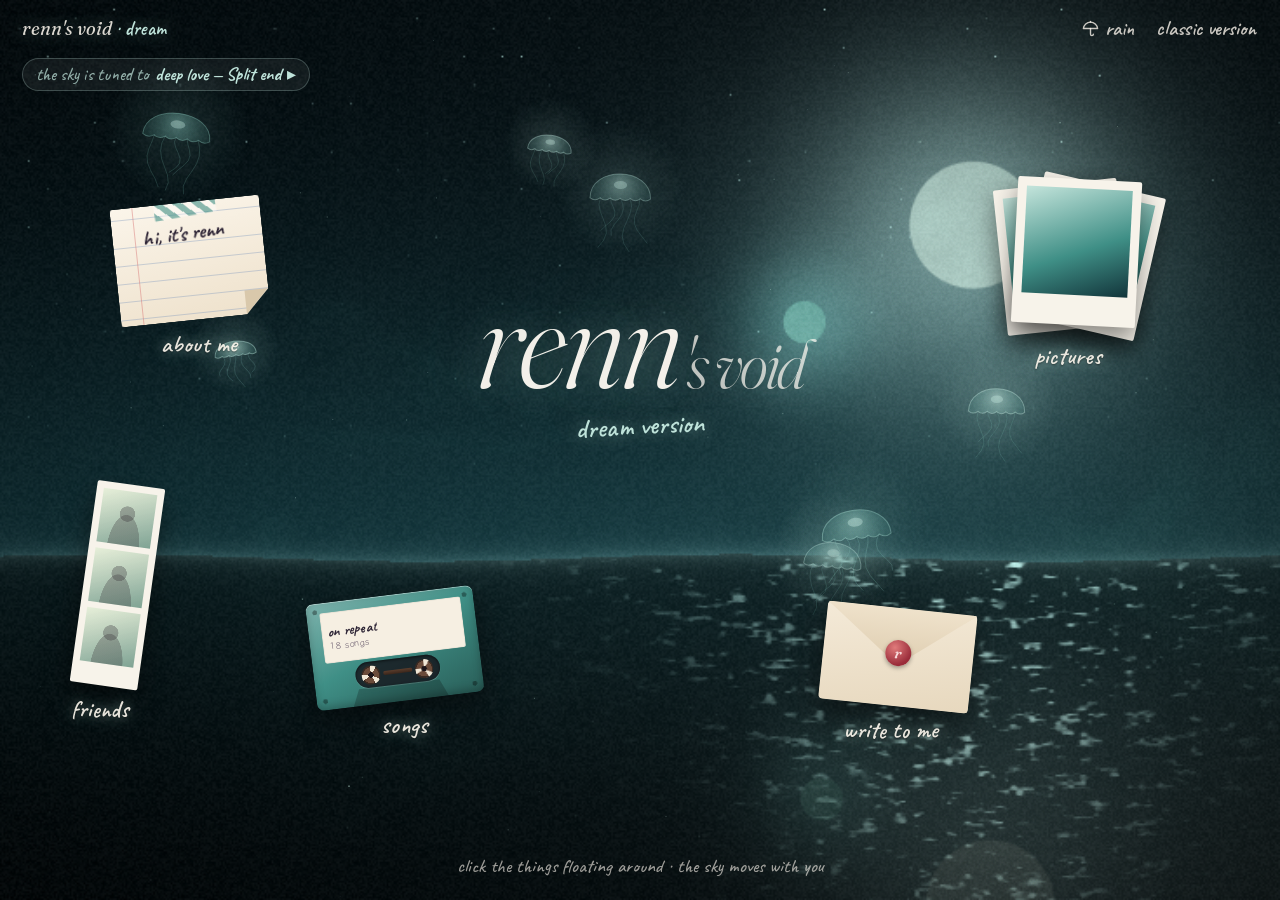
==== dream/index.html @ 70ecb911 "Add a dream version of the site and classic-side experiments A second, surreal take on the whole sit" ====
<!DOCTYPE html>
<html lang="en">
<head>
  <meta charset="UTF-8">
  <meta name="viewport" content="width=device-width, initial-scale=1, viewport-fit=cover">
  <title>Renn | Dream</title>
  <meta name="description" content="Renn's Void, dreamt differently.">
  <meta name="theme-color" content="#051014">
  <meta property="og:title" content="Renn | Dream">
  <meta property="og:description" content="Renn's Void, dreamt differently.">
  <meta property="og:type" content="website">
  <link rel="icon" href="../favicon.svg" type="image/svg+xml">

  <link rel="preload" href="../assets/fonts/fraunces-italic.woff2" as="font" type="font/woff2" crossorigin>
  <link rel="preload" href="../assets/fonts/caveat.woff2" as="font" type="font/woff2" crossorigin>
  <link rel="stylesheet" href="dream.css">

  <script>document.documentElement.classList.add('js');</script>
</head>
<body class="is-asleep" data-view="home">
  <canvas id="sky" class="sky" aria-hidden="true"></canvas>
  <canvas id="life" class="life" aria-hidden="true"></canvas>
  <div class="grain" aria-hidden="true"></div>
  <div class="cursor-glow" aria-hidden="true"></div>

  <!-- ======================= CORNERS ======================= -->
  <header class="corner">
    <a class="corner-home" href="#home">renn's void <span>· dream</span></a>
    <nav class="corner-right" aria-label="Sound and version">
      <button type="button" class="hand-link" id="rainBtn" aria-pressed="false">
        <svg class="icon" viewBox="0 0 24 24" aria-hidden="true"><path d="M22 12a10.06 10.06 1 0 0-20 0Z"/><path d="M12 12v8a2 2 0 0 0 4 0"/><path d="M12 2v1"/></svg>
        rain
      </button>
      <a class="hand-link to-classic" href="../index.html">classic version</a>
    </nav>
  </header>

  <!-- ======================= THE SCENE ======================= -->
  <main class="scene" id="scene">
    <div class="scene-title">
      <h1 class="dream-title"><span class="t-name">renn</span><span class="t-rest">'s void</span></h1>
      <p class="dream-sub">dream version</p>
    </div>

    <nav class="objects" aria-label="Rooms">
      <a class="obj obj-note" href="#about" data-view="about" style="--x: 15%; --y: 31%; --depth: 0.6; --rot: -6deg; --bob: 7s">
        <span class="note" aria-hidden="true">
          <span class="note-tape"></span>
          <span class="note-text">hi, it's renn</span>
          <span class="note-fold"></span>
        </span>
        <span class="obj-label">about me</span>
      </a>

      <a class="obj obj-polaroids" href="#gallery" data-view="gallery" style="--x: 84%; --y: 30%; --depth: 0.9; --rot: 5deg; --bob: 8s">
        <span class="pola-stack" aria-hidden="true">
          <span class="pola"><span class="pola-img"></span></span>
          <span class="pola"><span class="pola-img"></span></span>
          <span class="pola"><span class="pola-img"></span></span>
        </span>
        <span class="obj-label">pictures</span>
      </a>

      <a class="obj obj-tape" href="#interests" data-view="interests" style="--x: 31%; --y: 74%; --depth: 1.1; --rot: -7deg; --bob: 6.5s">
        <span class="tape tape-mini" aria-hidden="true">
          <span class="tape-shell">
            <span class="tape-label"><span class="tape-words"><span class="tape-title">on repeat</span><span class="tape-artist">18 songs</span></span></span>
            <span class="tape-window"><i class="reel"></i><span class="tape-ribbon"></span><i class="reel"></i></span>
          </span>
        </span>
        <span class="obj-label">songs</span>
      </a>

      <a class="obj obj-strip" href="#favoomfs" data-view="favoomfs" style="--x: 9%; --y: 67%; --depth: 0.7; --rot: 8deg; --bob: 7.5s">
        <span class="strip" aria-hidden="true"><i></i><i></i><i></i></span>
        <span class="obj-label">friends</span>
      </a>

      <a class="obj obj-envelope" href="#send" data-view="send" style="--x: 70%; --y: 75%; --depth: 1.2; --rot: 6deg; --bob: 6s">
        <span class="envelope" aria-hidden="true">
          <span class="env-back"></span>
          <span class="env-letter"></span>
          <span class="env-front"></span>
          <span class="env-flap"></span>
          <span class="env-seal">r</span>
        </span>
        <span class="obj-label">write to me</span>
      </a>
    </nav>

    <button type="button" class="tuned tuned-home" data-tune="home"><span class="tuned-lead">the sky is tuned to</span> <span class="tuned-song"></span> <span class="tuned-play" aria-hidden="true">&#9656;</span></button>
    <p class="scene-hint" id="sceneHint">click the things floating around · the sky moves with you</p>
  </main>

  <!-- ======================= ABOUT ======================= -->
  <section class="view view-about" id="view-about" data-view="about" hidden aria-labelledby="aboutHead">
    <div class="view-inner">
      <button type="button" class="view-close hand-link" data-close-view>&larr; back to the sky</button>
      <h2 class="view-title" id="aboutHead" tabindex="-1">about me</h2>
      <button type="button" class="tuned" data-tune="about"><span class="tuned-lead">this room is tuned to</span> <span class="tuned-song"></span> <span class="tuned-play" aria-hidden="true">&#9656;</span></button>

      <article class="letter">
        <span class="washi washi-1" aria-hidden="true"></span>
        <span class="washi washi-2" aria-hidden="true"></span>
        <div class="letter-body">
          <p>hi, i'm renn.</p>
          <p>i take photos as a hobby, and i play guitar.</p>
          <p>most of what i listen to is japanese shoegaze and alt rock (死んだ僕の彼女, きのこ帝国, SEAPOOL, Plastic Tree) and a lot of indie like Alex G, Vundabar, Car Seat Headrest and Carissa's Wierd.</p>
          <p>this is the dream version of my site. the pictures are scattered around, the tapes are on the shelf, and if you want to tell me something, there's paper and a pen.</p>
          <p class="signature">&mdash; renn</p>
        </div>
      </article>

      <ul class="stickies">
        <li><a class="sticky s1" href="https://x.com/zeroedmymind" target="_blank" rel="noopener me"><span>twitter</span>@zeroedmymind</a></li>
        <li><a class="sticky s2" href="https://www.instagram.com/zeroedmypulse/" target="_blank" rel="noopener me"><span>instagram</span>@zeroedmypulse</a></li>
        <li><a class="sticky s3" href="https://www.pinterest.com/xqygen/" target="_blank" rel="noopener me"><span>pinterest</span>xqygen</a></li>
        <li><a class="sticky s4" href="#send"><span>or just</span>write to me</a></li>
      </ul>
    </div>
  </section>

  <!-- ======================= PICTURES ======================= -->
  <section class="view view-gallery" id="view-gallery" data-view="gallery" hidden aria-labelledby="picsHead">
    <div class="view-inner">
      <button type="button" class="view-close hand-link" data-close-view>&larr; back to the sky</button>
      <h2 class="view-title" id="picsHead" tabindex="-1">pictures</h2>
      <button type="button" class="tuned" data-tune="gallery"><span class="tuned-lead">this room is tuned to</span> <span class="tuned-song"></span> <span class="tuned-play" aria-hidden="true">&#9656;</span></button>
      <p class="view-lede">pictures i make. click one to look closer. with a mouse you can pick them up and move them around.</p>
      <div class="polaroids" id="polaroids"></div>
      <div class="pic-status" id="picStatus" role="status" hidden></div>
      <a class="hand-link pic-more" id="picMore" href="https://www.pinterest.com/xqygen/" target="_blank" rel="noopener" hidden>more on pinterest &nearr;</a>
    </div>
  </section>

  <!-- ======================= SONGS ======================= -->
  <section class="view view-interests" id="view-interests" data-view="interests" hidden aria-labelledby="songsHead">
    <div class="view-inner">
      <button type="button" class="view-close hand-link" data-close-view>&larr; back to the sky</button>
      <h2 class="view-title" id="songsHead" tabindex="-1">on repeat</h2>
      <p class="view-lede">my favorite songs. put a tape in and the whole dream takes its colours.</p>
      <div class="tape-shelf" id="tapeShelf"></div>
      <p class="view-foot">plays through spotify: whole songs if you're logged in to spotify in this browser, 30-second previews if you're not.</p>
    </div>
  </section>

  <!-- ======================= FRIENDS ======================= -->
  <section class="view view-favoomfs" id="view-favoomfs" data-view="favoomfs" hidden aria-labelledby="friendsHead">
    <div class="view-inner">
      <button type="button" class="view-close hand-link" data-close-view>&larr; back to the sky</button>
      <h2 class="view-title" id="friendsHead" tabindex="-1">friends</h2>
      <button type="button" class="tuned" data-tune="favoomfs"><span class="tuned-lead">this room is tuned to</span> <span class="tuned-song"></span> <span class="tuned-play" aria-hidden="true">&#9656;</span></button>
      <div class="board">
        <p class="board-note">saving these spots for my favorite people</p>
        <div class="frames" aria-hidden="true">
          <span class="frame" style="--r: -4deg"><i>?</i></span>
          <span class="frame" style="--r: 3deg"><i>?</i></span>
          <span class="frame" style="--r: -2deg"><i>?</i></span>
          <span class="frame" style="--r: 5deg"><i>?</i></span>
        </div>
      </div>
    </div>
  </section>

  <!-- ======================= WRITE TO ME ======================= -->
  <section class="view view-send" id="view-send" data-view="send" hidden aria-labelledby="sendHead">
    <div class="view-inner">
      <button type="button" class="view-close hand-link" data-close-view>&larr; back to the sky</button>
      <h2 class="view-title" id="sendHead" tabindex="-1">write to me</h2>
      <button type="button" class="tuned" data-tune="send"><span class="tuned-lead">this room is tuned to</span> <span class="tuned-song"></span> <span class="tuned-play" aria-hidden="true">&#9656;</span></button>
      <p class="view-lede">it's anonymous. write something, or draw something.</p>

      <div class="segmented" id="sendTabs" role="tablist" aria-label="What to send" data-active="write">
        <span class="segmented-thumb" aria-hidden="true"></span>
        <button type="button" role="tab" id="tabWrite" data-tab="write" aria-selected="true" aria-controls="panelWrite">write</button>
        <button type="button" role="tab" id="tabDraw" data-tab="draw" aria-selected="false" aria-controls="panelDraw" tabindex="-1">draw</button>
      </div>

      <!-- write -->
      <div class="send-panel" id="panelWrite" role="tabpanel" aria-labelledby="tabWrite">
        <div class="message-card">
          <label class="sr-only" for="messageText">Your message</label>
          <textarea id="messageText" rows="6" maxlength="2000" placeholder="dear renn,"></textarea>
          <div class="message-bar">
            <button type="button" class="attach-btn" id="openMusicBtn">+ add a song</button>
            <div class="song-chip" id="songChip" hidden>
              <button type="button" class="song-chip-main" id="songChipChange" aria-label="Change song">
                <img class="song-chip-cover" id="songChipCover" alt="">
                <span class="song-chip-text">
                  <span class="song-chip-title" id="songChipTitle"></span>
                  <span class="song-chip-artist" id="songChipArtist"></span>
                </span>
              </button>
              <button type="button" class="song-chip-remove" id="songChipRemove" aria-label="Remove song">&times;</button>
            </div>
            <span class="char-count" id="charCount" aria-live="off">0 / 2000</span>
          </div>
        </div>
        <button type="button" class="send-btn" id="sendMessageBtn"><span class="btn-label">fold it up &amp; send</span></button>
        <p class="form-status" id="messageStatus" role="status" aria-live="polite"></p>
      </div>

      <!-- draw -->
      <div class="send-panel" id="panelDraw" role="tabpanel" aria-labelledby="tabDraw" hidden>
        <div class="draw-card sketchbook">
          <div class="draw-toolbar" role="toolbar" aria-label="Drawing tools">
            <div class="tool-group">
              <button type="button" class="tool-btn is-active" id="penBtn" aria-pressed="true" title="Pen">
                <svg class="icon" viewBox="0 0 24 24" aria-hidden="true"><path d="M17 3a2.85 2.83 0 1 1 4 4L7.5 20.5 2 22l1.5-5.5Z"/><path d="m15 5 4 4"/></svg>
                <span class="sr-only">Pen</span>
              </button>
              <button type="button" class="tool-btn" id="eraserBtn" aria-pressed="false" title="Eraser">
                <svg class="icon" viewBox="0 0 24 24" aria-hidden="true"><path d="m7 21-4.3-4.3a1 1 0 0 1 0-1.4l10-10a1 1 0 0 1 1.4 0l7 7a1 1 0 0 1 0 1.4L13.7 21"/><path d="M22 21H7"/><path d="m9.5 9.5 5 5"/></svg>
                <span class="sr-only">Eraser</span>
              </button>
            </div>
            <div class="tool-group">
              <button type="button" class="tool-btn" id="undoBtn" title="Undo (Ctrl+Z)" disabled>
                <svg class="icon" viewBox="0 0 24 24" aria-hidden="true"><path d="M3 7v6h6"/><path d="M21 17a9 9 0 0 0-9-9 9 9 0 0 0-6 2.3L3 13"/></svg>
                <span class="sr-only">Undo</span>
              </button>
              <button type="button" class="tool-btn" id="redoBtn" title="Redo (Ctrl+Shift+Z)" disabled>
                <svg class="icon" viewBox="0 0 24 24" aria-hidden="true"><path d="M21 7v6h-6"/><path d="M3 17a9 9 0 0 1 9-9 9 9 0 0 1 6 2.3l3 2.7"/></svg>
                <span class="sr-only">Redo</span>
              </button>
              <button type="button" class="tool-btn" id="clearBtn" title="Clear the page" disabled>
                <svg class="icon" viewBox="0 0 24 24" aria-hidden="true"><path d="M3 6h18"/><path d="M19 6v14c0 1-1 2-2 2H7c-1 0-2-1-2-2V6"/><path d="M8 6V4c0-1 1-2 2-2h4c1 0 2 1 2 2v2"/></svg>
                <span class="sr-only">Clear</span>
              </button>
              <button type="button" class="tool-btn bg-btn" id="bgToggleBtn" aria-pressed="false" title="Paper or night">
                <span class="bg-glyph" aria-hidden="true"></span>
                <span class="sr-only">Switch between a light and a dark page</span>
              </button>
            </div>
            <div class="tool-group size-group">
              <span class="size-dot" id="sizeDot" aria-hidden="true"><i></i></span>
              <input type="range" id="brushSize" min="1" max="40" value="4" aria-label="Brush size">
            </div>
            <div class="tool-group swatch-group" role="group" aria-label="Colour">
              <button type="button" class="swatch" data-color="#ffffff" style="--c:#ffffff" aria-label="White"></button>
              <button type="button" class="swatch" data-color="#000000" style="--c:#2b2233" aria-label="Ink"></button>
              <button type="button" class="swatch" data-color="#ff5c8a" style="--c:#ff5c8a" aria-label="Pink"></button>
              <button type="button" class="swatch" data-color="#ffd166" style="--c:#ffd166" aria-label="Yellow"></button>
              <button type="button" class="swatch" data-color="#6dffa8" style="--c:#6dffa8" aria-label="Green"></button>
              <button type="button" class="swatch" data-color="#7cc8ff" style="--c:#7cc8ff" aria-label="Blue"></button>
              <label class="swatch swatch-custom" id="customSwatch" title="Any colour">
                <input type="color" id="brushColor" value="#ffffff" aria-label="Pick any colour">
              </label>
            </div>
          </div>
          <div class="canvas-wrap" id="canvasWrap">
            <canvas id="drawCanvas" width="1100" height="700" aria-label="Drawing canvas"></canvas>
            <p class="canvas-hint" id="canvasHint" aria-hidden="true">draw here</p>
            <div class="brush-cursor" id="brushCursor" aria-hidden="true"></div>
          </div>
        </div>
        <button type="button" class="send-btn" id="sendDrawingBtn"><span class="btn-label">send the drawing</span></button>
        <p class="form-status" id="drawingStatus" role="status" aria-live="polite"></p>
      </div>
    </div>
  </section>

  <!-- ======================= WALKMAN ======================= -->
  <aside class="walkman" id="walkman" hidden aria-label="Music player">
    <div class="wm-top">
      <span class="wm-now">now playing</span>
      <span class="wm-title" id="wmTitle">pick a tape</span>
      <button type="button" class="wm-btn" id="wmPrev" aria-label="Previous song">
        <svg class="icon" viewBox="0 0 24 24" aria-hidden="true"><path d="M19 20 9 12l10-8z"/><path d="M5 19V5"/></svg>
      </button>
      <button type="button" class="wm-btn wm-play" id="wmPlay" aria-label="Play">
        <svg class="icon icon-play" viewBox="0 0 24 24" aria-hidden="true"><path d="M7 4v16l13-8z"/></svg>
        <svg class="icon icon-pause" viewBox="0 0 24 24" aria-hidden="true"><path d="M8 5v14"/><path d="M16 5v14"/></svg>
      </button>
      <button type="button" class="wm-btn" id="wmNext" aria-label="Next song">
        <svg class="icon" viewBox="0 0 24 24" aria-hidden="true"><path d="m5 4 10 8-10 8z"/><path d="M19 5v14"/></svg>
      </button>
      <button type="button" class="wm-btn wm-tuck" id="wmTuck" aria-expanded="true" aria-label="Tuck the player away">
        <svg class="icon" viewBox="0 0 24 24" aria-hidden="true"><path d="m6 9 6 6 6-6"/></svg>
      </button>
    </div>
    <div class="wm-deck">
      <span class="wm-window" aria-hidden="true"><i class="reel"></i><i class="reel"></i></span>
      <div class="wm-screen"><div class="wm-slot" id="walkmanSlot"></div></div>
    </div>
  </aside>

  <!-- ======================= DIALOGS ======================= -->
  <dialog class="modal" id="musicModal" aria-labelledby="musicTitle">
    <div class="modal-card is-wide">
      <button type="button" class="modal-x" data-close aria-label="Close">&times;</button>
      <h2 class="modal-title" id="musicTitle">add a song</h2>
      <div class="search-field">
        <label class="sr-only" for="songSearch">Search for a song</label>
        <input type="search" id="songSearch" placeholder="search for a song…" autocomplete="off" autocapitalize="off" spellcheck="false" enterkeyhint="search">
      </div>
      <div class="search-results" id="searchResults" aria-live="polite"></div>
      <p class="search-source" id="searchSource"></p>
    </div>
  </dialog>

  <dialog class="modal" id="picViewer" aria-label="Picture viewer">
    <div class="modal-card is-viewer">
      <button type="button" class="modal-x" data-close aria-label="Close">&times;</button>
      <div class="viewer-stage">
        <button type="button" class="viewer-nav is-prev" id="picPrev" aria-label="Previous picture">&lsaquo;</button>
        <figure class="viewer-frame" id="picViewerFrame"><img id="picViewerImg" alt=""></figure>
        <button type="button" class="viewer-nav is-next" id="picNext" aria-label="Next picture">&rsaquo;</button>
      </div>
      <div class="viewer-bar">
        <p class="viewer-text" id="picViewerText"></p>
        <span class="viewer-count" id="picViewerCount"></span>
        <a class="viewer-link" id="picViewerLink" href="https://www.pinterest.com/xqygen/" target="_blank" rel="noopener">open on pinterest</a>
      </div>
    </div>
  </dialog>

  <div class="eyelids" aria-hidden="true"><i></i><i></i></div>

  <!-- shared with the classic version -->
  <script src="../js/config.js" defer></script>
  <script src="../js/core.js" defer></script>
  <script src="../js/api.js" defer></script>
  <script src="../js/pinterest.js" defer></script>
  <script src="../js/spotify.js" defer></script>
  <script src="../js/music.js" defer></script>
  <script src="../js/messages.js" defer></script>
  <script src="../js/drawing.js" defer></script>
  <!-- the dream -->
  <script src="js/palette.js" defer></script>
  <script src="js/sky.js" defer></script>
  <script src="js/life.js" defer></script>
  <script src="js/rain.js" defer></script>
  <script src="js/views.js" defer></script>
  <script src="js/pictures.js" defer></script>
  <script src="js/tapes.js" defer></script>
  <script src="js/letters.js" defer></script>
  <script src="js/scene.js" defer></script>
  <script src="js/main.js" defer></script>
</body>
</html>
---- dream/dream.css ----
/* ==========================================================
   dream.css — renn's void, dreamt differently
   A night sky over a sea that mirrors it, jellyfish drifting
   up like lanterns, and the site as things floating in it:
   a note, polaroids, a tape, a photo strip, an envelope.
   Paper, film grain, handwriting. Colours come from the song
   each room is tuned to (palette.js writes --sky, --horizon,
   --glow and --accent as "r g b").
   ========================================================== */

/* ---------- fonts (all local) ---------- */
@font-face {
  font-family: 'Fraunces';
  src: url('../assets/fonts/fraunces.woff2') format('woff2');
  font-weight: 300 600;
  font-style: normal;
  font-display: swap;
}

@font-face {
  font-family: 'Fraunces';
  src: url('../assets/fonts/fraunces-italic.woff2') format('woff2');
  font-weight: 300 600;
  font-style: italic;
  font-display: swap;
}

@font-face {
  font-family: 'Caveat';
  src: url('../assets/fonts/caveat.woff2') format('woff2');
  font-weight: 400 700;
  font-style: normal;
  font-display: swap;
}

@font-face {
  font-family: 'Klee One';
  src: url('../assets/fonts/klee-400.woff2') format('woff2');
  font-weight: 400;
  font-style: normal;
  font-display: swap;
}

@font-face {
  font-family: 'Klee One';
  src: url('../assets/fonts/klee-600.woff2') format('woff2');
  font-weight: 600;
  font-style: normal;
  font-display: swap;
}

/* ---------- tokens ---------- */
:root {
  color-scheme: dark;

  /* the dream's colours as "r g b" (palette.js keeps these moving) */
  --sky: 5 16 20;
  --horizon: 18 52 58;
  --glow: 191 227 218;
  --accent: 63 143 134;

  --paper: #f6efe2;
  --ink: #2b2233;
  --ink-soft: #6b5d6e;
  --light: rgb(255 249 240 / 0.92);

  --serif: 'Fraunces', 'Iowan Old Style', 'Palatino Linotype', Georgia, serif;
  --hand: 'Caveat', 'Klee One', 'Segoe Print', 'Bradley Hand', cursive;
  --pencil: 'Klee One', 'Fraunces', Georgia, serif;

  --ease-out: cubic-bezier(0.16, 1, 0.3, 1);
  --spring: cubic-bezier(0.34, 1.56, 0.64, 1);

  --lined:
    linear-gradient(90deg, transparent 42px, rgb(214 110 110 / 0.45) 42px 43.5px, transparent 43.5px),
    repeating-linear-gradient(transparent 0 31px, rgb(110 140 185 / 0.3) 31px 32px),
    radial-gradient(circle at 18% 8%, rgb(255 255 255 / 0.55), transparent 42%),
    linear-gradient(175deg, #fbf6ec, #efe3cf);
}

@supports (transition-timing-function: linear(0, 1)) {
  :root {
    --spring: linear(0, 0.009, 0.035 2.1%, 0.141, 0.281 6.7%, 0.723 12.9%, 0.938 16.7%, 1.017, 1.077, 1.121, 1.149 24.3%, 1.159, 1.163, 1.161, 1.154 29.9%, 1.129 32.8%, 1.051 39.6%, 1.017 43.1%, 0.991, 0.977 51%, 0.974 53.8%, 0.975 57.1%, 0.997 69.8%, 1.003 76.9%, 1.004 83.8%, 1);
  }
}

/* ---------- reset ---------- */
*,
*::before,
*::after {
  box-sizing: border-box;
  margin: 0;
  padding: 0;
}

[hidden] { display: none !important; }

html {
  background: rgb(var(--sky));
  -webkit-text-size-adjust: 100%;
  text-size-adjust: 100%;
}

body {
  min-height: 100vh;
  min-height: 100dvh;
  overflow-x: clip;
  font: 400 1rem/1.6 var(--serif);
  color: var(--light);
  background: rgb(var(--sky));
  -webkit-font-smoothing: antialiased;
  -moz-osx-font-smoothing: grayscale;
  -webkit-tap-highlight-color: transparent;
}

button,
input,
textarea {
  font: inherit;
  color: inherit;
  letter-spacing: inherit;
}

button {
  background: none;
  border: 0;
  cursor: pointer;
}

button:disabled { cursor: default; }
a { color: inherit; }
img { display: block; max-width: 100%; }

::selection {
  background: rgb(var(--accent) / 0.6);
  color: #fff;
}

:focus-visible {
  outline: 2px dashed rgb(var(--glow) / 0.9);
  outline-offset: 4px;
  border-radius: 6px;
}

.sr-only {
  position: absolute;
  width: 1px;
  height: 1px;
  margin: -1px;
  overflow: hidden;
  clip: rect(0 0 0 0);
  white-space: nowrap;
  border: 0;
}

.icon {
  width: 18px;
  height: 18px;
  flex: none;
  fill: none;
  stroke: currentColor;
  stroke-width: 2;
  stroke-linecap: round;
  stroke-linejoin: round;
}

/* ==========================================================
   LAYERS: sky, life, grain, cursor
   ========================================================== */
.sky,
.life {
  position: fixed;
  inset: 0;
  display: block;
  width: 100%;
  height: 100%;
  pointer-events: none;
}

.sky { z-index: 0; }
.life { z-index: 1; }

/* without WebGL: the same colours, painted by CSS */
.no-webgl .sky {
  background:
    radial-gradient(circle at 72% 24%, rgb(var(--glow) / 0.9) 0 3.5%, rgb(var(--glow) / 0.25) 4%, transparent 22%),
    radial-gradient(ellipse at 30% 62%, rgb(var(--accent) / 0.35), transparent 55%),
    linear-gradient(to bottom, rgb(var(--sky)) 0%, rgb(var(--horizon)) 60%, rgb(var(--sky)) 100%);
}

.grain {
  position: fixed;
  inset: -50%;
  z-index: 2;
  pointer-events: none;
  opacity: 0.08;
  background-image: url("data:image/svg+xml,%3Csvg xmlns='http://www.w3.org/2000/svg' width='180' height='180'%3E%3Cfilter id='n'%3E%3CfeTurbulence type='fractalNoise' baseFrequency='0.9' numOctaves='2' stitchTiles='stitch'/%3E%3C/filter%3E%3Crect width='100%25' height='100%25' filter='url(%23n)'/%3E%3C/svg%3E");
  mix-blend-mode: overlay;
  animation: grain 0.8s steps(4) infinite;
}

@keyframes grain {
  25% { transform: translate(-3%, 2%); }
  50% { transform: translate(2%, -3%); }
  75% { transform: translate(-1%, -2%); }
}

.cursor-glow {
  position: fixed;
  left: -110px;
  top: -110px;
  z-index: 3;
  width: 220px;
  height: 220px;
  border-radius: 50%;
  pointer-events: none;
  background: radial-gradient(circle, rgb(var(--glow) / 0.2), rgb(var(--glow) / 0.05) 42%, transparent 70%);
  mix-blend-mode: screen;
  transition: opacity 0.6s ease;
}

body:not([data-view="home"]) .cursor-glow { opacity: 0.3; }

/* ==========================================================
   CORNERS
   ========================================================== */
.corner {
  position: fixed;
  top: 0;
  left: 0;
  right: 0;
  z-index: 25;
  display: flex;
  align-items: center;
  justify-content: space-between;
  gap: 16px;
  padding: max(14px, env(safe-area-inset-top)) 22px 0;
  pointer-events: none;
}

.corner > * { pointer-events: auto; }

.corner-home {
  font: italic 400 1.15rem/1 var(--serif);
  text-decoration: none;
  color: rgb(255 249 240 / 0.86);
  text-shadow: 0 0 18px rgb(var(--glow) / 0.5);
  white-space: nowrap;
}

.corner-home span {
  font: 600 1.25rem/1 var(--hand);
  font-style: normal;
  color: rgb(var(--glow));
}

.corner-right {
  display: flex;
  align-items: center;
  gap: 18px;
}

/* a handwritten link with a wobbly underline on hover */
.hand-link {
  position: relative;
  display: inline-flex;
  align-items: center;
  gap: 6px;
  padding: 4px 2px 6px;
  font: 600 1.3rem/1 var(--hand);
  color: rgb(255 249 240 / 0.78);
  text-decoration: none;
  white-space: nowrap;
  transition: color 0.3s ease;
}

.hand-link::after {
  content: '';
  position: absolute;
  left: 0;
  right: 0;
  bottom: 0;
  height: 6px;
  background: currentColor;
  -webkit-mask: url("data:image/svg+xml,%3Csvg xmlns='http://www.w3.org/2000/svg' width='20' height='6' viewBox='0 0 20 6'%3E%3Cpath d='M0 3 Q5 0 10 3 T20 3' fill='none' stroke='black' stroke-width='1.6'/%3E%3C/svg%3E") repeat-x 0 0 / 20px 6px;
  mask: url("data:image/svg+xml,%3Csvg xmlns='http://www.w3.org/2000/svg' width='20' height='6' viewBox='0 0 20 6'%3E%3Cpath d='M0 3 Q5 0 10 3 T20 3' fill='none' stroke='black' stroke-width='1.6'/%3E%3C/svg%3E") repeat-x 0 0 / 20px 6px;
  opacity: 0;
  transition: opacity 0.3s ease;
}

.hand-link:hover { color: #fff; }
.hand-link:hover::after { opacity: 0.8; animation: squiggle 0.6s linear infinite; }

@keyframes squiggle { to { -webkit-mask-position: 20px 0; mask-position: 20px 0; } }

.hand-link .icon { width: 17px; height: 17px; }

#rainBtn[aria-pressed="true"] {
  color: rgb(var(--glow));
  text-shadow: 0 0 12px rgb(var(--glow) / 0.7);
}

/* ==========================================================
   THE SCENE
   ========================================================== */
.scene {
  position: relative;
  z-index: 5;
  min-height: 100vh;
  min-height: 100svh;
  transition: opacity 1.4s ease 0.8s, filter 1.8s ease 0.8s;
}

body:not([data-view="home"]) .scene {
  opacity: 0;
  filter: blur(8px);
  pointer-events: none;
  transition: opacity 0.5s ease, filter 0.5s ease;
}

.scene-title {
  position: absolute;
  left: 50%;
  top: 40%;
  width: max-content;
  max-width: 92vw;
  text-align: center;
  pointer-events: none;
  translate: calc(-50% + var(--px, 0) * -10px) calc(-50% + var(--py, 0) * -8px);
}

.dream-title {
  font: italic 300 clamp(3.4rem, 10.5vw, 9rem)/0.9 var(--serif);
  font-variation-settings: 'opsz' 144;
  letter-spacing: -0.02em;
  color: rgb(255 250 243 / 0.96);
  text-shadow: 0 0 40px rgb(var(--glow) / 0.45), 0 0 110px rgb(var(--accent) / 0.4);
}

.t-name span {
  display: inline-block;
  animation: letter-float 6s ease-in-out infinite;
  animation-delay: calc(var(--i, 0) * -1.4s);
}

.t-rest {
  margin-left: 0.06em;
  font-size: 0.5em;
  color: rgb(255 250 243 / 0.72);
}

@keyframes letter-float {
  50% { transform: translateY(-0.07em) rotate(-2deg); }
}

.dream-sub {
  margin-top: 12px;
  font: 600 1.7rem/1 var(--hand);
  color: rgb(var(--glow));
  rotate: -3deg;
  text-shadow: 0 0 16px rgb(var(--glow) / 0.5);
}

/* ---------- things floating in the sky ---------- */
.objects {
  position: absolute;
  inset: 0;
}

.obj {
  position: absolute;
  left: var(--x);
  top: var(--y);
  display: flex;
  flex-direction: column;
  align-items: center;
  gap: 12px;
  color: inherit;
  text-decoration: none;
  translate: calc(-50% + var(--px, 0) * var(--depth, 1) * -28px) calc(-50% + var(--py, 0) * var(--depth, 1) * -20px);
  rotate: var(--rot, 0deg);
  transition: scale 0.55s var(--spring), filter 0.4s ease;
  animation: bob var(--bob, 7s) ease-in-out infinite alternate;
}

@keyframes bob {
  from { transform: translateY(-7px) rotate(-1.5deg); }
  to   { transform: translateY(9px) rotate(1.5deg); }
}

.obj:hover,
.obj:focus-visible {
  scale: 1.08;
  filter: drop-shadow(0 0 26px rgb(var(--glow) / 0.45));
}

.obj:focus-visible { outline: none; }

.obj-label {
  font: 600 1.5rem/1 var(--hand);
  color: rgb(255 249 240 / 0.9);
  white-space: nowrap;
  rotate: calc(var(--rot, 0deg) * -1);
  text-shadow: 0 0 14px rgb(var(--glow) / 0.65), 0 1px 2px rgb(0 0 0 / 0.5);
  transition: color 0.3s ease;
}

.obj:hover .obj-label { color: #fff; }

/* the note (about) */
.note {
  position: relative;
  display: block;
  width: 150px;
  height: 118px;
  border-radius: 3px;
  background:
    linear-gradient(90deg, transparent 22px, rgb(214 110 110 / 0.45) 22px 23px, transparent 23px),
    repeating-linear-gradient(transparent 0 17px, rgb(110 140 185 / 0.35) 17px 18px),
    linear-gradient(170deg, #fbf5ea, #eee1cb);
  background-position: 0 0, 0 22px, 0 0;
  clip-path: polygon(0 0, 100% 0, 100% calc(100% - 24px), calc(100% - 24px) 100%, 0 100%);
  box-shadow: 0 14px 30px rgb(0 0 0 / 0.45);
  filter: drop-shadow(0 12px 20px rgb(0 0 0 / 0.35));
}

.note-tape {
  position: absolute;
  top: 0;
  left: 50%;
  width: 62px;
  height: 18px;
  translate: -50% -4px;
  rotate: -4deg;
  background: repeating-linear-gradient(45deg, rgb(var(--accent) / 0.6) 0 6px, rgb(255 255 255 / 0.4) 6px 12px);
}

.note-text {
  position: absolute;
  left: 30px;
  right: 8px;
  top: 21px;
  font: 700 1.3rem/18px var(--hand);
  color: var(--ink);
  rotate: -2deg;
}

.note-fold {
  position: absolute;
  right: 0;
  bottom: 0;
  width: 24px;
  height: 24px;
  background: linear-gradient(135deg, #d9c8ab 50%, transparent 50%);
}

/* the polaroids (pictures) */
.pola-stack {
  position: relative;
  display: block;
  width: 158px;
  height: 160px;
}

.pola {
  position: absolute;
  inset: 0;
  width: 124px;
  height: 146px;
  margin: auto;
  padding: 9px 9px 30px;
  border-radius: 2px;
  background: #f7f3ea;
  box-shadow: 0 12px 26px rgb(0 0 0 / 0.45);
  transition: translate 0.55s var(--spring), rotate 0.55s var(--spring);
}

.pola:nth-child(1) { rotate: -11deg; translate: -14px 6px; }
.pola:nth-child(2) { rotate: 8deg; translate: 13px 3px; }
.pola:nth-child(3) { rotate: -2deg; }

.obj-polaroids:hover .pola:nth-child(1) { rotate: -18deg; translate: -34px 10px; }
.obj-polaroids:hover .pola:nth-child(2) { rotate: 14deg; translate: 32px 6px; }

.pola-img {
  display: block;
  width: 100%;
  height: 100%;
  background: linear-gradient(160deg, rgb(var(--glow) / 0.9), rgb(var(--accent)) 58%, rgb(var(--horizon))) center / cover;
}

/* the photo strip (friends) */
.strip {
  display: flex;
  flex-direction: column;
  gap: 6px;
  width: 68px;
  padding: 7px 7px 22px;
  background: #f7f3ea;
  border-radius: 2px;
  box-shadow: 0 14px 28px rgb(0 0 0 / 0.45);
}

.strip i {
  display: block;
  aspect-ratio: 1;
  background:
    radial-gradient(circle at 50% 42%, rgb(43 34 51 / 0.3) 0 18%, transparent 19%),
    radial-gradient(ellipse at 50% 110%, rgb(43 34 51 / 0.28) 0 42%, transparent 43%),
    linear-gradient(160deg, rgb(var(--glow) / 0.75), rgb(var(--accent) / 0.8));
  filter: sepia(0.35);
}

/* the envelope (write to me) */
.envelope {
  position: relative;
  display: block;
  width: 150px;
  height: 98px;
  perspective: 400px;
}

.env-back,
.env-front,
.env-flap,
.env-letter {
  position: absolute;
  left: 0;
  right: 0;
}

.env-back {
  inset: 0;
  border-radius: 4px;
  background: #e9dcc5;
  box-shadow: 0 14px 30px rgb(0 0 0 / 0.45);
}

.env-letter {
  left: 12px;
  right: 12px;
  top: 8px;
  height: 80px;
  border-radius: 2px;
  background: repeating-linear-gradient(transparent 0 11px, rgb(110 140 185 / 0.35) 11px 12px) 0 16px, #fbf6ec;
  transition: translate 0.55s var(--spring);
}

.env-front {
  inset: 0;
  border-radius: 4px;
  background: linear-gradient(170deg, #f4ead8, #e7d8be);
  clip-path: polygon(0 0, 50% 55%, 100% 0, 100% 100%, 0 100%);
}

.env-flap {
  top: 0;
  height: 58%;
  background: linear-gradient(#efe2cb, #decdb0);
  clip-path: polygon(0 0, 100% 0, 50% 100%);
  transform-origin: 50% 0;
  transition: transform 0.55s var(--spring);
}

.env-seal {
  position: absolute;
  left: 50%;
  top: 46%;
  width: 26px;
  height: 26px;
  translate: -50% -50%;
  border-radius: 50%;
  display: grid;
  place-items: center;
  font: italic 600 0.9rem/1 var(--serif);
  color: #f7d9d9;
  background: radial-gradient(circle at 35% 30%, #e07b7b, #9a2c3a 70%);
  box-shadow: 0 2px 4px rgb(0 0 0 / 0.35);
  transition: opacity 0.3s ease;
}

.obj-envelope:hover .env-flap { transform: rotateX(180deg); }
.obj-envelope:hover .env-seal { opacity: 0; }
.obj-envelope:hover .env-letter { translate: 0 -38px; }
.obj-envelope:hover .env-flap { z-index: -1; }

/* the tape (songs) sits in the sky too; reels spin while music plays */
.obj-tape .tape { font-size: 8px; }

/* ---------- small things in the scene ---------- */
.tuned {
  display: inline-flex;
  align-items: baseline;
  flex-wrap: wrap;
  justify-content: center;
  gap: 0 6px;
  padding: 5px 14px 6px;
  border-radius: 999px;
  font: 500 1.15rem/1.2 var(--hand);
  color: rgb(var(--glow));
  background: rgb(255 255 255 / 0.06);
  box-shadow: inset 0 0 0 1px rgb(var(--glow) / 0.25);
  transition: background-color 0.3s ease, box-shadow 0.3s ease;
}

.tuned:hover {
  background: rgb(var(--glow) / 0.16);
  box-shadow: inset 0 0 0 1px rgb(var(--glow) / 0.5);
}

.tuned-lead { opacity: 0.72; }
.tuned-song { font-weight: 700; }

.tuned-home {
  position: absolute;
  left: 22px;
  top: 58px;
}

.scene-hint {
  position: absolute;
  left: 50%;
  bottom: 22px;
  translate: -50% 0;
  font: 500 1.2rem/1.2 var(--hand);
  color: rgb(255 249 240 / 0.6);
  text-align: center;
  white-space: nowrap;
  transition: opacity 1.4s ease;
}

.scene-hint.is-gone,
.has-walkman .scene-hint { opacity: 0; }

/* ==========================================================
   ROOMS
   ========================================================== */
.view {
  position: fixed;
  inset: 0;
  z-index: 10;
  overflow-y: auto;
  overscroll-behavior: contain;
}

.view-inner {
  position: relative;
  display: flex;
  flex-direction: column;
  align-items: center;
  gap: 20px;
  min-height: 100%;
  max-width: 1040px;
  margin: 0 auto;
  padding: 82px 22px 170px;
}

.has-walkman .view-inner { padding-bottom: 230px; }

.view.is-opening {
  transform-origin: var(--ox, 50%) var(--oy, 60%);
  animation: room-in 0.8s var(--ease-out) both;
}

.view.is-closing {
  transform-origin: var(--ox, 50%) var(--oy, 60%);
  animation: room-out 0.42s cubic-bezier(0.5, 0, 0.75, 0) forwards;
  pointer-events: none;
}

@keyframes room-in {
  from { opacity: 0; transform: scale(0.3); filter: blur(14px); }
  to   { opacity: 1; transform: none; filter: none; }
}

@keyframes room-out {
  to { opacity: 0; transform: scale(0.3); filter: blur(10px); }
}

.view-close { align-self: flex-start; }

.view-title {
  font: italic 300 clamp(2.8rem, 7vw, 4.8rem)/1 var(--serif);
  font-variation-settings: 'opsz' 144;
  text-align: center;
  text-shadow: 0 0 30px rgb(var(--glow) / 0.45);
  outline: none;
}

.view-lede {
  max-width: 40ch;
  font: 500 1.4rem/1.3 var(--hand);
  text-align: center;
  color: rgb(255 249 240 / 0.8);
}

.view-foot {
  max-width: 46ch;
  font: 500 1.15rem/1.3 var(--hand);
  text-align: center;
  color: rgb(255 249 240 / 0.6);
}

/* ---------- about: a letter ---------- */
.letter {
  position: relative;
  width: min(660px, 100%);
  margin-top: 10px;
  padding: 48px 40px 36px 64px;
  border-radius: 4px;
  color: var(--ink);
  background: var(--lined);
  background-position: 0 0, 0 48px, 0 0, 0 0;
  box-shadow: 0 30px 60px rgb(0 0 0 / 0.5), 0 3px 8px rgb(0 0 0 / 0.3);
  rotate: -0.8deg;
  font: 400 1.1rem/32px var(--pencil);
}

.letter-body p { margin-bottom: 32px; }
.letter-body p:last-child { margin-bottom: 0; }

.letter .signature {
  font: 700 2rem/32px var(--hand);
  text-align: right;
  color: #6a3b5a;
}

.view.is-opening .letter-body p {
  animation: ink 1s ease-out both;
}

.view.is-opening .letter-body p:nth-child(1) { animation-delay: 0.45s; }
.view.is-opening .letter-body p:nth-child(2) { animation-delay: 0.8s; }
.view.is-opening .letter-body p:nth-child(3) { animation-delay: 1.15s; }
.view.is-opening .letter-body p:nth-child(4) { animation-delay: 1.5s; }
.view.is-opening .letter-body p:nth-child(5) { animation-delay: 1.9s; }

@keyframes ink {
  from { clip-path: inset(0 100% 0 0); }
  to   { clip-path: inset(0 0 0 0); }
}

.washi {
  position: absolute;
  top: -12px;
  width: 112px;
  height: 30px;
  opacity: 0.85;
  background: repeating-linear-gradient(-45deg, rgb(var(--accent) / 0.55) 0 7px, rgb(255 255 255 / 0.42) 7px 14px);
  box-shadow: 0 1px 3px rgb(0 0 0 / 0.15);
}

.washi-1 { left: 40px; rotate: -6deg; }
.washi-2 { right: 36px; rotate: 5deg; }

.stickies {
  list-style: none;
  display: flex;
  flex-wrap: wrap;
  justify-content: center;
  gap: 18px;
  margin-top: 16px;
}

.sticky {
  display: block;
  width: 156px;
  padding: 14px 14px 20px;
  font: 700 1.3rem/1.15 var(--hand);
  color: var(--ink);
  text-decoration: none;
  overflow-wrap: anywhere;
  box-shadow: 0 10px 22px rgb(0 0 0 / 0.35);
  rotate: var(--r);
  transition: rotate 0.45s var(--spring), translate 0.45s var(--spring), box-shadow 0.3s ease;
}

.sticky span {
  display: block;
  margin-bottom: 6px;
  font: 400 0.95rem/1 var(--pencil);
  opacity: 0.7;
}

.sticky:hover {
  rotate: 0deg;
  translate: 0 -5px;
  box-shadow: 0 16px 30px rgb(0 0 0 / 0.4);
}

.s1 { --r: -4deg; background: #fff1a6; }
.s2 { --r: 3deg; background: #ffd6e0; }
.s3 { --r: -2deg; background: #d6ebff; }
.s4 { --r: 4deg; background: #dcf3c8; }

/* ---------- pictures: polaroids ---------- */
.polaroids {
  display: grid;
  grid-template-columns: repeat(auto-fill, minmax(190px, 1fr));
  justify-items: center;
  gap: 38px 26px;
  width: 100%;
  padding: 16px 6px;
}

.polaroid {
  position: relative;
  display: block;
  width: 100%;
  max-width: 232px;
  -webkit-user-select: none;
  user-select: none;
  padding: 10px 10px 0;
  border-radius: 2px;
  color: var(--ink);
  text-align: center;
  background: #f7f3ea;
  box-shadow: 0 14px 30px rgb(0 0 0 / 0.45), 0 2px 5px rgb(0 0 0 / 0.25);
  cursor: zoom-in;
  transform: translate(calc(var(--nx, 0px) + var(--dx, 0px)), calc(var(--ny, 0px) + var(--dy, 0px))) rotate(var(--r, 0deg));
  transition: transform 0.55s var(--spring), box-shadow 0.3s ease;
  animation: toss-in 0.9s var(--ease-out) backwards;
  animation-delay: calc(var(--i, 0) * 60ms);
}

@media (hover: hover) and (pointer: fine) {
  .polaroid { cursor: grab; }
}

.polaroid:hover {
  z-index: 5;
  transform: translate(calc(var(--nx, 0px) + var(--dx, 0px)), calc(var(--ny, 0px) + var(--dy, 0px))) rotate(0deg) scale(1.04);
  box-shadow: 0 24px 46px rgb(0 0 0 / 0.55);
}

.polaroid.is-dragging {
  cursor: grabbing;
  transition: none;
  transform: translate(calc(var(--nx, 0px) + var(--dx, 0px)), calc(var(--ny, 0px) + var(--dy, 0px))) rotate(calc(var(--r, 0deg) * 0.4)) scale(1.07);
  box-shadow: 0 36px 64px rgb(0 0 0 / 0.55);
}

.polaroid.is-broken { display: none; }

@keyframes toss-in {
  from { opacity: 0; transform: translate(0, 46px) rotate(calc(var(--r, 0deg) * 3)) scale(0.9); }
}

.polaroid-photo {
  position: relative;
  display: block;
  aspect-ratio: 1;
  overflow: hidden;
  background: var(--c, #1c1a1f);
}

/* develops like an instant photo */
.polaroid-photo img {
  -webkit-user-drag: none;
  user-select: none;
  width: 100%;
  height: 100%;
  object-fit: cover;
  filter: brightness(0.2) sepia(0.6) saturate(0.2) contrast(0.8) blur(3px);
  transition: filter 2.8s ease-out;
}

.polaroid.is-developed .polaroid-photo img { filter: none; }

.polaroid-photo::after {
  content: '';
  position: absolute;
  inset: 0;
  background: linear-gradient(135deg, rgb(255 255 255 / 0.18), transparent 45%);
  pointer-events: none;
}

.polaroid-caption {
  display: block;
  min-height: 48px;
  padding: 9px 4px 11px;
  font: 600 1.25rem/1.1 var(--hand);
  color: #3a3140;
}

.pic-status {
  display: grid;
  justify-items: center;
  gap: 12px;
  padding: 30px 12px;
  font: 500 1.4rem/1.3 var(--hand);
  color: rgb(255 249 240 / 0.75);
  text-align: center;
}

/* ---------- songs: cassettes on a shelf ---------- */
.tape-shelf {
  display: grid;
  grid-template-columns: repeat(auto-fill, minmax(220px, 1fr));
  justify-items: center;
  gap: 30px 22px;
  width: 100%;
  padding: 12px 4px;
}

.tape {
  --shell: #8a6a8c;
  display: block;
  padding: 0;
  font-size: 10px;
  text-align: left;
  transition: transform 0.5s var(--spring), filter 0.3s ease;
}

.tape-shelf .tape:nth-child(odd) { transform: rotate(-1.5deg); }
.tape-shelf .tape:nth-child(even) { transform: rotate(1.2deg); }
.tape-shelf .tape:hover { transform: translateY(-6px) rotate(-2.5deg) scale(1.03); }

.tape-shell {
  position: relative;
  display: block;
  width: 21em;
  height: 13.4em;
  border-radius: 0.9em;
  background:
    radial-gradient(circle at 1.1em 1.1em, rgb(0 0 0 / 0.35) 0 0.28em, transparent 0.32em),
    radial-gradient(circle at calc(100% - 1.1em) 1.1em, rgb(0 0 0 / 0.35) 0 0.28em, transparent 0.32em),
    radial-gradient(circle at 1.1em calc(100% - 1.1em), rgb(0 0 0 / 0.35) 0 0.28em, transparent 0.32em),
    radial-gradient(circle at calc(100% - 1.1em) calc(100% - 1.1em), rgb(0 0 0 / 0.35) 0 0.28em, transparent 0.32em),
    linear-gradient(155deg, color-mix(in srgb, var(--shell) 68%, #fff) 0%, var(--shell) 46%, color-mix(in srgb, var(--shell) 66%, #000) 100%);
  box-shadow: inset 0 1px 0 rgb(255 255 255 / 0.45), inset 0 -3px 8px rgb(0 0 0 / 0.25), 0 12px 26px rgb(0 0 0 / 0.42);
}

.obj-tape .tape-shell { --shell: rgb(var(--accent)); }

/* the ridge along the bottom */
.tape-shell::after {
  content: '';
  position: absolute;
  left: 50%;
  bottom: 0;
  width: 12em;
  height: 2.2em;
  translate: -50% 0;
  background: rgb(0 0 0 / 0.22);
  clip-path: polygon(8% 0, 92% 0, 100% 100%, 0 100%);
}

.tape-label {
  position: absolute;
  left: 1.6em;
  right: 1.6em;
  top: 1.3em;
  height: 6.3em;
  display: flex;
  align-items: center;
  gap: 0.9em;
  padding: 0.6em 0.8em;
  border-radius: 0.35em;
  background: repeating-linear-gradient(transparent 0 1.45em, rgb(120 140 180 / 0.25) 1.45em 1.5em), #f6efe2;
  box-shadow: inset 0 0 0 0.12em rgb(0 0 0 / 0.06);
}

.tape-cover {
  width: 4.4em;
  height: 4.4em;
  flex: none;
  border-radius: 0.2em;
  object-fit: cover;
  box-shadow: 0 1px 3px rgb(0 0 0 / 0.3);
}

.tape-words {
  display: flex;
  flex-direction: column;
  min-width: 0;
  color: var(--ink);
}

.tape-title {
  display: -webkit-box;
  overflow: hidden;
  -webkit-line-clamp: 2;
  -webkit-box-orient: vertical;
  font: 700 1.85em/1.05 var(--hand);
}

.tape-artist {
  overflow: hidden;
  white-space: nowrap;
  text-overflow: ellipsis;
  font: 400 1.15em/1.35 var(--pencil);
  color: var(--ink-soft);
}

.tape-window {
  position: absolute;
  left: 50%;
  bottom: 2.1em;
  width: 10.6em;
  height: 3.3em;
  translate: -50% 0;
  display: flex;
  align-items: center;
  justify-content: space-between;
  padding: 0 0.8em;
  border-radius: 1.65em;
  background: rgb(20 16 24 / 0.78);
  box-shadow: inset 0 1px 3px rgb(0 0 0 / 0.6), 0 1px 0 rgb(255 255 255 / 0.2);
}

.tape-ribbon {
  flex: 1;
  height: 0.5em;
  margin: 0 0.35em;
  border-radius: 0.2em;
  background: linear-gradient(#5a3d2c, #3a261b);
}

.reel {
  width: 2.35em;
  height: 2.35em;
  flex: none;
  border-radius: 50%;
  background:
    radial-gradient(circle, #1c1418 0 20%, transparent 21%),
    conic-gradient(#f1e7d6 0 10%, transparent 10% 33.3%, #f1e7d6 33.3% 43.3%, transparent 43.3% 66.6%, #f1e7d6 66.6% 76.6%, transparent 76.6%),
    radial-gradient(circle, #6b4b3a 0 58%, #3a2a22 60%);
  animation: reel-spin 1.8s linear infinite;
  animation-play-state: paused;
}

@keyframes reel-spin { to { rotate: 1turn; } }

.tape.is-playing .reel,
.is-playing .obj-tape .reel,
.walkman.is-playing .reel { animation-play-state: running; }

.tape.is-current .tape-shell {
  box-shadow: inset 0 1px 0 rgb(255 255 255 / 0.45), inset 0 -3px 8px rgb(0 0 0 / 0.25),
    0 0 0 0.22em rgb(var(--glow) / 0.85), 0 0 34px rgb(var(--glow) / 0.5), 0 12px 26px rgb(0 0 0 / 0.42);
}

/* ---------- the walkman ---------- */
.walkman {
  position: fixed;
  left: 50%;
  bottom: max(14px, env(safe-area-inset-bottom));
  z-index: 30;
  width: min(580px, calc(100vw - 24px));
  padding: 10px 12px 12px;
  border-radius: 22px;
  translate: -50% 0;
  background:
    linear-gradient(160deg, rgb(var(--accent) / 0.5), rgb(var(--accent) / 0.16) 58%, rgb(var(--horizon) / 0.5)),
    rgb(16 13 22 / 0.62);
  -webkit-backdrop-filter: blur(14px) saturate(160%);
  backdrop-filter: blur(14px) saturate(160%);
  box-shadow: inset 0 1px 0 rgb(255 255 255 / 0.45), inset 0 0 0 1px rgb(255 255 255 / 0.16), 0 18px 44px rgb(0 0 0 / 0.5);
  animation: walkman-in 0.9s var(--spring) both;
  transition: transform 0.6s var(--spring);
}

.walkman.is-tucked { transform: translateY(calc(100% - 50px)); }
.walkman.is-tucked .wm-tuck .icon { rotate: 180deg; }

@keyframes walkman-in {
  from { transform: translateY(140%); }
}

.wm-top {
  display: flex;
  align-items: center;
  gap: 8px;
  min-height: 32px;
}

.wm-now {
  flex: none;
  font: 700 1.2rem/1 var(--hand);
  color: rgb(var(--glow));
}

.wm-title {
  flex: 1;
  min-width: 0;
  overflow: hidden;
  white-space: nowrap;
  text-overflow: ellipsis;
  font: italic 400 0.98rem/1.2 var(--serif);
}

.wm-btn {
  display: grid;
  place-items: center;
  width: 32px;
  height: 32px;
  flex: none;
  border-radius: 50%;
  color: #fff;
  background: rgb(255 255 255 / 0.16);
  box-shadow: inset 0 1px 0 rgb(255 255 255 / 0.35);
  transition: background-color 0.2s ease, scale 0.4s var(--spring);
}

.wm-btn:hover { background: rgb(255 255 255 / 0.28); }
.wm-btn:active { scale: 0.9; }
.wm-btn .icon { width: 15px; height: 15px; }
.wm-btn .icon-play,
.wm-btn .icon-pause { fill: currentColor; }
.wm-play .icon-pause { display: none; }
.walkman.is-playing .wm-play .icon-play { display: none; }
.walkman.is-playing .wm-play .icon-pause { display: block; }
.wm-tuck .icon { transition: rotate 0.4s var(--spring); }

.wm-deck {
  display: flex;
  align-items: center;
  gap: 10px;
  margin-top: 8px;
}

.wm-window {
  display: flex;
  align-items: center;
  justify-content: space-around;
  flex: none;
  width: 96px;
  height: 58px;
  border-radius: 12px;
  font-size: 13px;
  background: rgb(12 10 16 / 0.72);
  box-shadow: inset 0 2px 6px rgb(0 0 0 / 0.6);
}

.wm-screen {
  position: relative;
  flex: 1;
  min-width: 0;
  height: 80px;
  overflow: hidden;
  border-radius: 12px;
  background: rgb(0 0 0 / 0.3);
}

.wm-screen iframe,
.wm-slot {
  display: block;
  width: 100%;
  height: 80px;
  border: 0;
}

.walkman.is-loading .wm-screen::after {
  content: 'loading spotify…';
  position: absolute;
  inset: 0;
  display: grid;
  place-items: center;
  font: 600 1.15rem/1 var(--hand);
  color: rgb(255 249 240 / 0.7);
}

/* ---------- friends: a corkboard ---------- */
.board {
  width: min(720px, 100%);
  padding: 28px 26px 32px;
  border-radius: 6px;
  background:
    radial-gradient(circle at 20% 30%, rgb(0 0 0 / 0.08) 0 1px, transparent 2px) 0 0 / 9px 9px,
    radial-gradient(circle at 70% 60%, rgb(255 255 255 / 0.1) 0 1px, transparent 2px) 0 0 / 13px 13px,
    linear-gradient(160deg, #c49a6c, #a67b4f);
  box-shadow: inset 0 0 0 10px #6e4b33, inset 0 0 0 12px #5a3c29, 0 24px 50px rgb(0 0 0 / 0.5);
}

.board-note {
  width: fit-content;
  max-width: 100%;
  margin: 6px auto 26px;
  padding: 12px 18px 14px;
  font: 700 1.55rem/1.25 var(--hand);
  color: var(--ink);
  background: #fff3a8;
  box-shadow: 0 8px 16px rgb(0 0 0 / 0.3);
  rotate: -2deg;
}

.frames {
  display: grid;
  grid-template-columns: repeat(auto-fit, minmax(120px, 1fr));
  gap: 22px;
  padding: 0 8px;
}

.frame {
  position: relative;
  display: grid;
  aspect-ratio: 4 / 5;
  padding: 8px 8px 26px;
  background: #f7f3ea;
  box-shadow: 0 10px 20px rgb(0 0 0 / 0.35);
  rotate: var(--r);
}

.frame::before {
  content: '';
  position: absolute;
  left: 50%;
  top: -7px;
  width: 14px;
  height: 14px;
  translate: -50% 0;
  border-radius: 50%;
  background: radial-gradient(circle at 35% 30%, #ff9a9a, #c0392b 70%);
  box-shadow: 0 3px 4px rgb(0 0 0 / 0.35);
}

.frame i {
  display: grid;
  place-items: center;
  font: 700 2.4rem/1 var(--hand);
  font-style: normal;
  color: rgb(43 34 51 / 0.3);
  background: rgb(43 34 51 / 0.07);
}

/* ---------- write to me ---------- */
.segmented {
  position: relative;
  display: inline-grid;
  grid-template-columns: 1fr 1fr;
  padding: 4px;
  border-radius: 999px;
  background: rgb(255 255 255 / 0.08);
  box-shadow: inset 0 0 0 1px rgb(255 255 255 / 0.14);
}

.segmented [role="tab"] {
  position: relative;
  z-index: 1;
  min-width: 112px;
  height: 40px;
  font: 700 1.4rem/1 var(--hand);
  color: rgb(255 249 240 / 0.72);
  transition: color 0.3s ease;
}

.segmented [role="tab"][aria-selected="true"] { color: var(--ink); }

.segmented-thumb {
  position: absolute;
  top: 4px;
  bottom: 4px;
  left: 4px;
  width: calc(50% - 4px);
  border-radius: 999px;
  background: var(--paper);
  box-shadow: 0 4px 12px rgb(0 0 0 / 0.3);
  transition: transform 0.6s var(--spring);
}

.segmented[data-active="draw"] .segmented-thumb { transform: translateX(100%); }

.send-panel {
  display: flex;
  flex-direction: column;
  align-items: center;
  gap: 16px;
  width: 100%;
}

.message-card {
  width: min(640px, 100%);
  padding: 26px 26px 12px 58px;
  border-radius: 4px;
  color: var(--ink);
  background: var(--lined);
  background-position: 0 0, 0 26px, 0 0, 0 0;
  box-shadow: 0 26px 56px rgb(0 0 0 / 0.5), 0 3px 8px rgb(0 0 0 / 0.3);
  rotate: 0.6deg;
}

#messageText {
  display: block;
  width: 100%;
  min-height: 224px;
  max-height: 420px;
  resize: none;
  font: 400 1.1rem/32px var(--pencil);
  color: var(--ink);
  background: transparent;
  border: 0;
  outline: none;
}

#messageText::placeholder {
  font: 700 1.6rem/32px var(--hand);
  color: rgb(43 34 51 / 0.45);
}

.message-bar {
  display: flex;
  flex-wrap: wrap;
  align-items: center;
  gap: 10px;
  margin-top: 6px;
  padding-top: 10px;
  border-top: 1px dashed rgb(43 34 51 / 0.25);
}

.attach-btn {
  padding: 6px 12px;
  border-radius: 999px;
  font: 700 1.2rem/1 var(--hand);
  color: #6a3b5a;
  background: rgb(106 59 90 / 0.1);
  transition: background-color 0.2s ease;
}

.attach-btn:hover { background: rgb(106 59 90 / 0.18); }

.song-chip {
  display: flex;
  align-items: center;
  min-width: 0;
  max-width: 100%;
  border-radius: 999px;
  background: rgb(106 59 90 / 0.1);
  animation: chip-in 0.4s var(--spring);
}

@keyframes chip-in { from { opacity: 0; scale: 0.9; } }

.song-chip-main {
  display: flex;
  align-items: center;
  gap: 8px;
  min-width: 0;
  padding: 4px 4px 4px 5px;
  text-align: left;
}

.song-chip-cover {
  width: 28px;
  height: 28px;
  flex: none;
  border-radius: 50%;
  object-fit: cover;
}

.song-chip-text {
  display: flex;
  flex-direction: column;
  min-width: 0;
  line-height: 1.2;
}

.song-chip-title,
.song-chip-artist {
  overflow: hidden;
  white-space: nowrap;
  text-overflow: ellipsis;
}

.song-chip-title { font: 600 0.85rem/1.2 var(--pencil); color: var(--ink); }
.song-chip-artist { font: 400 0.75rem/1.2 var(--pencil); color: var(--ink-soft); }

.song-chip-remove {
  width: 28px;
  height: 28px;
  flex: none;
  margin-right: 3px;
  border-radius: 50%;
  font-size: 1.2rem;
  line-height: 1;
  color: var(--ink-soft);
}

.song-chip-remove:hover { background: rgb(43 34 51 / 0.1); color: var(--ink); }

.char-count {
  margin-left: auto;
  font: 400 0.8rem/1 var(--pencil);
  font-variant-numeric: tabular-nums;
  color: var(--ink-soft);
}

.char-count.is-near { color: #b0701c; }
.char-count.is-full { color: #b3261e; }

.send-btn {
  position: relative;
  padding: 12px 30px 14px;
  border-radius: 999px;
  font: 700 1.55rem/1 var(--hand);
  color: var(--ink);
  background: linear-gradient(180deg, rgb(var(--glow)), color-mix(in srgb, rgb(var(--glow)) 70%, rgb(var(--accent))));
  box-shadow: 0 10px 28px rgb(var(--glow) / 0.35), inset 0 1px 0 rgb(255 255 255 / 0.6);
  transition: transform 0.45s var(--spring), box-shadow 0.3s ease, opacity 0.2s ease;
}

.send-btn:hover:not(:disabled) {
  transform: translateY(-3px) rotate(-1deg);
  box-shadow: 0 16px 36px rgb(var(--glow) / 0.45), inset 0 1px 0 rgb(255 255 255 / 0.6);
}

.send-btn:active:not(:disabled) { transform: scale(0.96); }
.send-btn:disabled { opacity: 0.7; }
.send-btn.is-busy { animation: breathe 1.2s ease-in-out infinite; }
.send-btn.is-error { background: linear-gradient(180deg, #f3b1b1, #d98282); }

@keyframes breathe { 50% { box-shadow: 0 10px 40px rgb(var(--glow) / 0.6); } }

.form-status {
  min-height: 1.3em;
  font: 600 1.25rem/1.3 var(--hand);
  text-align: center;
  color: rgb(255 249 240 / 0.85);
}

.form-status:empty { min-height: 0; }
.form-status[data-tone="error"] { color: #ffb8b8; }
.form-status[data-tone="ok"] { color: rgb(var(--glow)); }

/* the sketchbook */
.sketchbook {
  position: relative;
  display: flex;
  flex-direction: column;
  gap: 12px;
  width: min(700px, 100%);
  padding: 30px 16px 16px;
  border-radius: 6px;
  color: var(--ink);
  background: linear-gradient(170deg, #f1e8d8, #e6dac5);
  box-shadow: 0 26px 56px rgb(0 0 0 / 0.5), 0 3px 8px rgb(0 0 0 / 0.3);
}

/* spiral binding along the top */
.sketchbook::before {
  content: '';
  position: absolute;
  left: 18px;
  right: 18px;
  top: -8px;
  height: 22px;
  background: radial-gradient(ellipse at 50% 50%, transparent 0 38%, #8c8c96 40% 55%, transparent 57%) 0 0 / 22px 22px repeat-x;
}

.draw-toolbar {
  display: flex;
  flex-wrap: wrap;
  align-items: center;
  justify-content: center;
  gap: 8px 16px;
}

.tool-group {
  display: flex;
  align-items: center;
  gap: 4px;
}

.tool-btn {
  display: grid;
  place-items: center;
  width: 36px;
  height: 36px;
  border-radius: 50%;
  color: var(--ink);
  background: rgb(43 34 51 / 0.07);
  transition: background-color 0.2s ease, color 0.2s ease, scale 0.4s var(--spring);
}

.tool-btn:hover:not(:disabled) { background: rgb(43 34 51 / 0.14); }
.tool-btn:active:not(:disabled) { scale: 0.9; }
.tool-btn.is-active { color: var(--paper); background: var(--ink); }
.tool-btn:disabled { opacity: 0.35; }

.bg-glyph {
  display: block;
  width: 18px;
  height: 18px;
  border-radius: 50%;
  border: 2px solid currentColor;
  background: linear-gradient(90deg, currentColor 50%, transparent 50%);
}

.size-group { gap: 8px; }

.size-dot {
  display: grid;
  place-items: center;
  width: 20px;
  height: 20px;
}

.size-dot i {
  display: block;
  width: var(--s, 5px);
  height: var(--s, 5px);
  border-radius: 50%;
  background: currentColor;
  box-shadow: 0 0 0 1px rgb(43 34 51 / 0.35);
}

#brushSize {
  width: 90px;
  accent-color: var(--ink);
  cursor: pointer;
}

.swatch-group { gap: 6px; }

.swatch {
  position: relative;
  width: 24px;
  height: 24px;
  flex: none;
  border-radius: 50%;
  background: var(--c);
  box-shadow: inset 0 0 0 1px rgb(0 0 0 / 0.18);
  cursor: pointer;
  transition: scale 0.3s var(--spring), box-shadow 0.2s ease;
}

.swatch:hover { scale: 1.15; }
.swatch.is-active { box-shadow: 0 0 0 2px #efe6d6, 0 0 0 4px var(--ink); }

.swatch-custom {
  overflow: hidden;
  background: conic-gradient(#ff5c5c, #ffd166, #6dffa8, #7cc8ff, #c99bff, #ff5c8a, #ff5c5c);
}

.swatch-custom::after {
  content: '';
  position: absolute;
  inset: 6px;
  border-radius: 50%;
  background: var(--picked, transparent);
  pointer-events: none;
}

.swatch-custom input {
  position: absolute;
  inset: 0;
  width: 100%;
  height: 100%;
  opacity: 0;
  cursor: pointer;
}

.canvas-wrap {
  position: relative;
  width: 100%;
  aspect-ratio: 11 / 7;
  overflow: hidden;
  border-radius: 3px;
  background: #1c1822;
  box-shadow: inset 0 0 0 1px rgb(0 0 0 / 0.14);
  transition: background-color 0.4s ease;
}

.canvas-wrap.is-white { background: #fffdf8; }
.canvas-wrap.is-nudged { animation: nudge 0.4s ease; }

@keyframes nudge {
  20% { transform: translateX(-5px); }
  45% { transform: translateX(4px); }
  70% { transform: translateX(-2px); }
}

#drawCanvas {
  display: block;
  width: 100%;
  height: 100%;
  touch-action: none;
  cursor: crosshair;
}

@media (hover: hover) and (pointer: fine) {
  #drawCanvas { cursor: none; }
}

.canvas-hint {
  position: absolute;
  inset: 0;
  display: grid;
  place-items: center;
  font: 700 1.8rem/1 var(--hand);
  color: rgb(255 255 255 / 0.28);
  pointer-events: none;
  transition: opacity 0.3s ease;
}

.canvas-wrap.is-white .canvas-hint { color: rgb(43 34 51 / 0.28); }
.canvas-hint.is-hidden { opacity: 0; }

.brush-cursor {
  position: absolute;
  left: 0;
  top: 0;
  border-radius: 50%;
  border: 1px solid rgb(43 34 51 / 0.8);
  box-shadow: 0 0 0 1px rgb(255 255 255 / 0.6);
  pointer-events: none;
  opacity: 0;
  transition: opacity 0.15s ease;
}

.brush-cursor.is-visible { opacity: 1; }
.brush-cursor.is-eraser { border-style: dashed; }

/* the letter flying off into the sky */
.flying-letter {
  position: fixed;
  z-index: 40;
  width: 96px;
  height: 64px;
  border-radius: 3px;
  pointer-events: none;
  background: linear-gradient(170deg, #fbf5ea, #e8d9bf);
  box-shadow: 0 10px 24px rgb(0 0 0 / 0.4);
}

.fl-flap {
  position: absolute;
  left: 0;
  right: 0;
  top: 0;
  height: 60%;
  background: linear-gradient(#efe3cd, #dccaa9);
  clip-path: polygon(0 0, 100% 0, 50% 100%);
}

.fl-seal {
  position: absolute;
  left: 50%;
  top: 52%;
  width: 22px;
  height: 22px;
  translate: -50% -50%;
  border-radius: 50%;
  font: italic 600 0.8rem/22px var(--serif);
  font-style: italic;
  text-align: center;
  color: #f7d9d9;
  background: radial-gradient(circle at 35% 30%, #e07b7b, #9a2c3a 70%);
}

.trail-star {
  position: fixed;
  z-index: 39;
  width: 4px;
  height: 4px;
  margin: -2px 0 0 -2px;
  pointer-events: none;
  background: rgb(var(--glow));
  box-shadow: 0 0 8px rgb(var(--glow)), 4px 0 rgb(var(--glow) / 0.6), -4px 0 rgb(var(--glow) / 0.6), 0 4px rgb(var(--glow) / 0.6), 0 -4px rgb(var(--glow) / 0.6);
  animation: trail 1.1s ease-out forwards;
}

@keyframes trail {
  to { opacity: 0; transform: translate(var(--dx, 0px), 28px) scale(0.3); }
}

/* ==========================================================
   DIALOGS (song search, the picture viewer)
   ========================================================== */
dialog.modal {
  position: fixed;
  top: var(--vv-top, 0px);
  left: 0;
  width: 100%;
  height: var(--vv-height, 100%);
  max-width: none;
  max-height: none;
  margin: 0;
  padding: 16px;
  border: 0;
  color: inherit;
  background: transparent;
  overflow: hidden;
}

dialog.modal[open] {
  display: grid;
  place-items: center;
}

dialog.modal::backdrop {
  background: rgb(3 5 9 / 0.62);
  -webkit-backdrop-filter: blur(4px);
  backdrop-filter: blur(4px);
  opacity: 0;
  transition: opacity 0.25s ease;
}

dialog.modal.is-open::backdrop { opacity: 1; }

.modal-card {
  position: relative;
  width: 100%;
  max-width: 440px;
  max-height: 100%;
  overflow-y: auto;
  overscroll-behavior: contain;
  padding: 26px 22px 20px;
  border-radius: 4px;
  color: var(--ink);
  background: var(--paper);
  box-shadow: 0 30px 70px rgb(0 0 0 / 0.6);
  opacity: 0;
  transform: translateY(20px) rotate(-1.5deg) scale(0.97);
  transition: opacity 0.2s ease, transform 0.5s var(--spring);
}

dialog.modal.is-open .modal-card {
  opacity: 1;
  transform: rotate(-0.5deg);
}

.modal-card.is-wide { max-width: 560px; }

.modal-x {
  position: absolute;
  top: 8px;
  right: 10px;
  z-index: 2;
  width: 34px;
  height: 34px;
  border-radius: 50%;
  font-size: 1.5rem;
  line-height: 1;
  color: var(--ink-soft);
}

.modal-x:hover { color: var(--ink); background: rgb(43 34 51 / 0.08); }

.modal-title {
  margin-bottom: 14px;
  font: 700 2.2rem/1 var(--hand);
  text-align: center;
  color: var(--ink);
}

.search-field input {
  width: 100%;
  height: 44px;
  padding: 0 4px;
  font: 400 1.1rem/1 var(--pencil);
  color: var(--ink);
  background: transparent;
  border: 0;
  border-bottom: 2px solid rgb(43 34 51 / 0.25);
  outline: none;
  transition: border-color 0.2s ease;
}

.search-field input:focus { border-color: var(--ink); }
.search-field input::placeholder { color: rgb(43 34 51 / 0.45); }

.search-results {
  display: flex;
  flex-direction: column;
  gap: 2px;
  height: min(48vh, 360px);
  margin-top: 12px;
  overflow-y: auto;
  overscroll-behavior: contain;
}

.track {
  display: flex;
  align-items: center;
  gap: 12px;
  width: 100%;
  padding: 6px;
  border-radius: 6px;
  text-align: left;
  transition: background-color 0.15s ease;
}

button.track:hover { background: rgb(43 34 51 / 0.07); }

.track-cover {
  width: 44px;
  height: 44px;
  flex: none;
  border-radius: 4px;
  object-fit: cover;
  background: rgb(43 34 51 / 0.1);
}

.track-text {
  display: flex;
  flex: 1;
  flex-direction: column;
  gap: 2px;
  min-width: 0;
}

.track-title,
.track-artist {
  overflow: hidden;
  white-space: nowrap;
  text-overflow: ellipsis;
}

.track-title { font: 600 0.95rem/1.25 var(--pencil); color: var(--ink); }
.track-artist { font: 400 0.8rem/1.25 var(--pencil); color: var(--ink-soft); }

.track.is-skeleton .track-cover,
.sk-line {
  background: linear-gradient(90deg, rgb(43 34 51 / 0.06) 25%, rgb(43 34 51 / 0.13) 50%, rgb(43 34 51 / 0.06) 75%) 0 0 / 200% 100%;
  animation: shimmer 1.3s linear infinite;
}

.sk-line {
  display: block;
  width: 62%;
  height: 10px;
  border-radius: 4px;
}

.sk-line.is-short { width: 38%; }

@keyframes shimmer { to { background-position: -200% 0; } }

.search-note {
  margin: auto;
  max-width: 32ch;
  padding: 24px 12px;
  font: 600 1.3rem/1.3 var(--hand);
  text-align: center;
  color: var(--ink-soft);
}

.search-note.is-error { color: #a33; }

.search-source {
  min-height: 1em;
  margin-top: 10px;
  font: 600 1.05rem/1 var(--hand);
  text-align: center;
  color: var(--ink-soft);
}

/* the picture viewer: one big polaroid */
.modal-card.is-viewer {
  max-width: min(900px, 100%);
  padding: 14px 14px 10px;
  background: #f7f3ea;
}

.viewer-stage {
  position: relative;
  display: grid;
  grid-template-columns: auto minmax(0, 1fr) auto;
  align-items: center;
  gap: 8px;
}

.viewer-frame {
  display: grid;
  place-items: center;
  min-height: 220px;
  overflow: hidden;
  background: var(--c, #1c1a1f);
  touch-action: pan-y;
}

.viewer-frame img {
  display: block;
  width: auto;
  height: auto;
  max-width: 100%;
  max-height: min(70vh, 860px);
  max-height: min(70dvh, 860px);
  object-fit: contain;
}

.viewer-frame.is-moving[data-dir="next"] img { animation: slide-right 0.45s var(--ease-out); }
.viewer-frame.is-moving[data-dir="prev"] img { animation: slide-left 0.45s var(--ease-out); }

@keyframes slide-right { from { opacity: 0; transform: translateX(28px) rotate(1deg); } }
@keyframes slide-left  { from { opacity: 0; transform: translateX(-28px) rotate(-1deg); } }

.viewer-nav {
  display: grid;
  place-items: center;
  width: 40px;
  height: 40px;
  border-radius: 50%;
  font: 400 1.8rem/1 var(--serif);
  color: var(--ink);
  background: rgb(43 34 51 / 0.07);
  transition: background-color 0.2s ease, scale 0.4s var(--spring);
}

.viewer-nav:hover { background: rgb(43 34 51 / 0.15); }
.viewer-nav:active { scale: 0.9; }

.viewer-bar {
  display: flex;
  flex-wrap: wrap;
  align-items: baseline;
  gap: 4px 14px;
  padding: 10px 6px 4px;
}

.viewer-text {
  flex: 1 1 240px;
  font: 600 1.35rem/1.2 var(--hand);
  color: #3a3140;
}

.viewer-count { font: 400 0.8rem/1 var(--pencil); color: var(--ink-soft); }

.viewer-link {
  margin-left: auto;
  font: 600 1.15rem/1 var(--hand);
  color: #6a3b5a;
}

/* ==========================================================
   WAKING UP / FALLING ASLEEP
   ========================================================== */
.eyelids {
  position: fixed;
  inset: 0;
  z-index: 100;
  pointer-events: none;
}

.eyelids i {
  position: absolute;
  left: -20%;
  right: -20%;
  height: 60%;
  background: #03060a;
  box-shadow: 0 0 90px 70px #03060a;
}

.eyelids i:first-child {
  top: -10%;
  border-radius: 0 0 50% 50%;
  animation: lids-open-top 2.3s cubic-bezier(0.6, 0, 0.2, 1) 0.35s both;
}

.eyelids i:last-child {
  bottom: -10%;
  border-radius: 50% 50% 0 0;
  animation: lids-open-bottom 2.3s cubic-bezier(0.6, 0, 0.2, 1) 0.35s both;
}

.is-asleep .eyelids i { animation-play-state: paused; }

@keyframes lids-open-top {
  0%   { transform: translateY(0); }
  30%  { transform: translateY(-48%); }
  44%  { transform: translateY(-14%); }
  100% { transform: translateY(-140%); visibility: hidden; }
}

@keyframes lids-open-bottom {
  0%   { transform: translateY(0); }
  30%  { transform: translateY(48%); }
  44%  { transform: translateY(14%); }
  100% { transform: translateY(140%); visibility: hidden; }
}

.is-asleep .scene {
  opacity: 0;
  filter: blur(18px);
}

/* going back to the classic version: a flash of daylight */
html.is-waking::after {
  content: '';
  position: fixed;
  inset: 0;
  z-index: 101;
  background: radial-gradient(circle at 50% 45%, #fff, rgb(var(--glow)) 55%, rgb(var(--horizon)));
  animation: wake 0.9s ease-in forwards;
}

@keyframes wake {
  from { opacity: 0; }
  to   { opacity: 1; }
}

/* ==========================================================
   LESS MOTION (device setting, or the classic site's setting)
   ========================================================== */
.reduce-motion *,
.reduce-motion *::before,
.reduce-motion *::after {
  animation-duration: 0.001ms !important;
  animation-delay: 0s !important;
  animation-iteration-count: 1 !important;
  transition-duration: 0.12s !important;
  transition-delay: 0s !important;
}

.reduce-motion .eyelids,
.reduce-motion .grain,
.reduce-motion .cursor-glow { display: none; }

/* ==========================================================
   SMALL SCREENS: the objects line up under the title
   ========================================================== */
@media (max-width: 760px), (max-height: 540px) {
  .scene {
    display: flex;
    flex-direction: column;
    align-items: center;
    padding: 92px 16px 150px;
  }

  .scene-title {
    position: static;
    translate: none;
    margin: 18px 0 30px;
  }

  .objects {
    position: static;
    display: grid;
    grid-template-columns: 1fr 1fr;
    justify-items: center;
    gap: 40px 8px;
    width: 100%;
    max-width: 460px;
  }

  .obj {
    position: relative;
    left: auto;
    top: auto;
    translate: calc(var(--px, 0) * var(--depth, 1) * -8px) 0;
  }

  .obj-strip {
    order: 5;
    grid-column: 1 / -1;
  }

  .tuned-home {
    position: static;
    margin-top: 44px;
  }

  .scene-hint {
    position: static;
    translate: none;
    margin-top: 16px;
    white-space: normal;
  }

  .note { width: 132px; height: 106px; }
  .pola-stack { width: 138px; height: 146px; }
  .pola { width: 110px; height: 132px; padding: 8px 8px 26px; }
  .envelope { width: 132px; height: 88px; }
  .obj-tape .tape { font-size: 7px; }
}

@media (max-width: 560px) {
  .corner { padding: max(12px, env(safe-area-inset-top)) 14px 0; }
  .corner-home { font-size: 1rem; }
  .corner-right { gap: 12px; }
  .hand-link { font-size: 1.15rem; }
  .view-inner { padding: 72px 14px 160px; }
  .letter { padding: 40px 18px 30px 50px; background-position: 0 0, 0 40px, 0 0, 0 0; }
  .letter { --lined:
    linear-gradient(90deg, transparent 34px, rgb(214 110 110 / 0.45) 34px 35.5px, transparent 35.5px),
    repeating-linear-gradient(transparent 0 31px, rgb(110 140 185 / 0.3) 31px 32px),
    radial-gradient(circle at 18% 8%, rgb(255 255 255 / 0.55), transparent 42%),
    linear-gradient(175deg, #fbf6ec, #efe3cf); }
  .message-card { padding: 22px 16px 12px 46px; }
  .polaroids { grid-template-columns: repeat(2, minmax(0, 1fr)); gap: 26px 14px; }
  .polaroid-caption { font-size: 1.05rem; min-height: 40px; }
  .tape-shelf { grid-template-columns: minmax(0, 1fr); }
  .wm-window { display: none; }
  .wm-now { display: none; }
  .draw-toolbar { gap: 8px 10px; }
  #brushSize { width: 76px; }
}
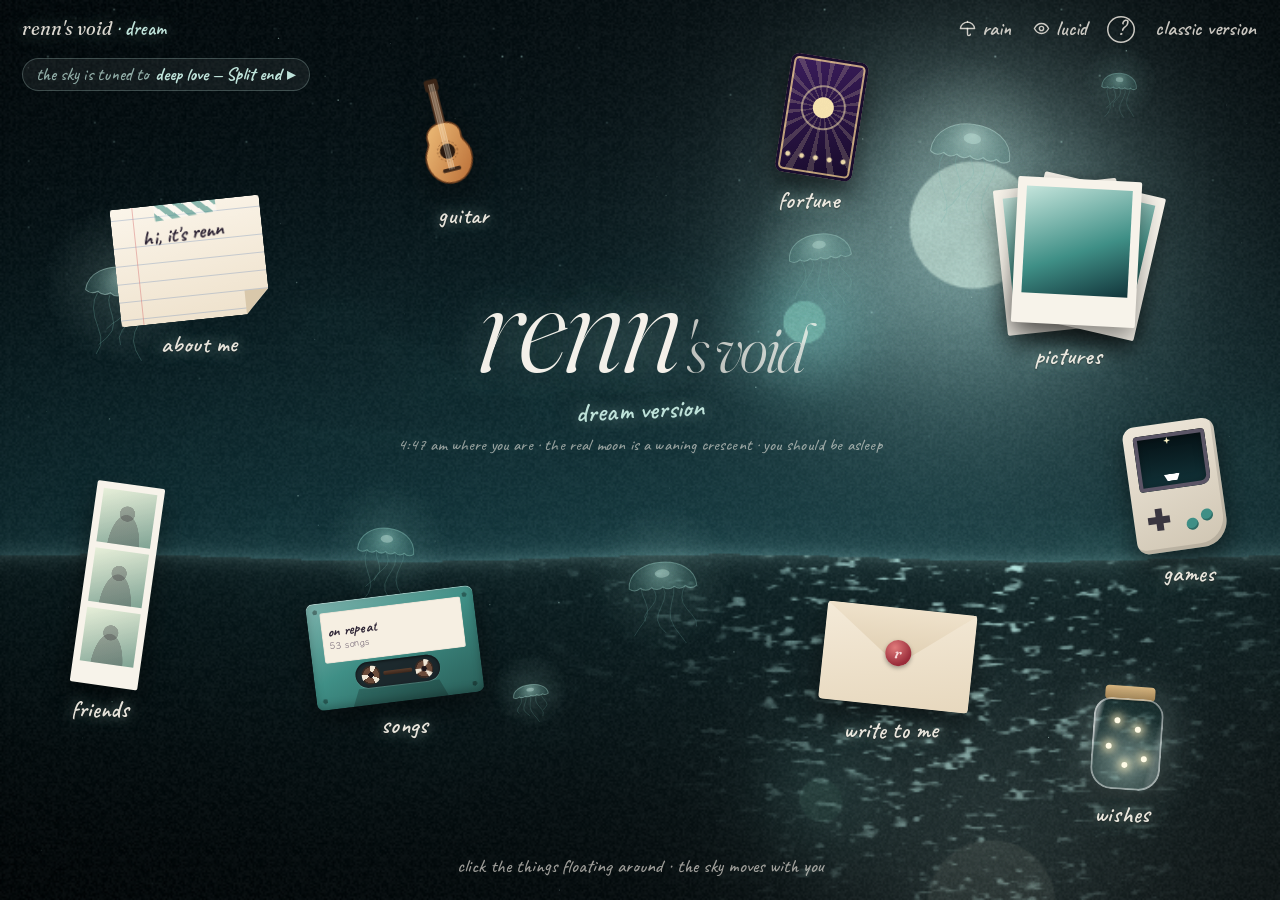
==== commit c14578d9: "Dream v2: 3D bedroom, games, guitar, fortune, wishes, 35 more songs - About is now a 3D bedroom (thr" ====
--- a/dream/index.html
+++ b/dream/index.html
@@ -14,6 +14,7 @@
   <link rel="preload" href="../assets/fonts/fraunces-italic.woff2" as="font" type="font/woff2" crossorigin>
   <link rel="preload" href="../assets/fonts/caveat.woff2" as="font" type="font/woff2" crossorigin>
   <link rel="stylesheet" href="dream.css">
+  <link rel="stylesheet" href="rooms.css">
 
   <script>document.documentElement.classList.add('js');</script>
 </head>
@@ -22,6 +23,8 @@
   <canvas id="life" class="life" aria-hidden="true"></canvas>
   <div class="grain" aria-hidden="true"></div>
   <div class="cursor-glow" aria-hidden="true"></div>
+  <canvas id="fx" class="fx" aria-hidden="true"></canvas>
+  <p class="wish-label" id="wishLabel" hidden></p>
 
   <!-- ======================= CORNERS ======================= -->
   <header class="corner">
@@ -31,7 +34,12 @@
         <svg class="icon" viewBox="0 0 24 24" aria-hidden="true"><path d="M22 12a10.06 10.06 1 0 0-20 0Z"/><path d="M12 12v8a2 2 0 0 0 4 0"/><path d="M12 2v1"/></svg>
         rain
       </button>
-      <a class="hand-link to-classic" href="../index.html">classic version</a>
+      <button type="button" class="hand-link" id="lucidBtn" aria-pressed="false" title="Lucid mode (L)">
+        <svg class="icon" viewBox="0 0 24 24" aria-hidden="true"><path d="M2 12s3.5-7 10-7 10 7 10 7-3.5 7-10 7S2 12 2 12Z"/><circle cx="12" cy="12" r="3"/></svg>
+        lucid
+      </button>
+      <button type="button" class="hand-link keys-btn" id="keysBtn" title="Keyboard shortcuts (?)" aria-label="Keyboard shortcuts">?</button>
+      <a class="hand-link to-classic" href="../index.html">classic <span class="long">version</span></a>
     </nav>
   </header>
 
@@ -40,6 +48,7 @@
     <div class="scene-title">
       <h1 class="dream-title"><span class="t-name">renn</span><span class="t-rest">'s void</span></h1>
       <p class="dream-sub">dream version</p>
+      <p class="dream-clock" id="dreamClock"></p>
     </div>
 
     <nav class="objects" aria-label="Rooms">
@@ -64,7 +73,7 @@
       <a class="obj obj-tape" href="#interests" data-view="interests" style="--x: 31%; --y: 74%; --depth: 1.1; --rot: -7deg; --bob: 6.5s">
         <span class="tape tape-mini" aria-hidden="true">
           <span class="tape-shell">
-            <span class="tape-label"><span class="tape-words"><span class="tape-title">on repeat</span><span class="tape-artist">18 songs</span></span></span>
+            <span class="tape-label"><span class="tape-words"><span class="tape-title">on repeat</span><span class="tape-artist">53 songs</span></span></span>
             <span class="tape-window"><i class="reel"></i><span class="tape-ribbon"></span><i class="reel"></i></span>
           </span>
         </span>
@@ -86,6 +95,46 @@
         </span>
         <span class="obj-label">write to me</span>
       </a>
+
+      <a class="obj obj-guitar" href="#guitar" data-view="guitar" style="--x: 35%; --y: 17%; --depth: 0.8; --rot: -14deg; --bob: 8.5s">
+        <span class="mini-guitar" aria-hidden="true">
+          <svg viewBox="0 0 120 150">
+            <defs>
+              <linearGradient id="gtrWood" x1="0" y1="0" x2="1" y2="1"><stop offset="0" stop-color="#f1c27d"/><stop offset="1" stop-color="#b86b34"/></linearGradient>
+            </defs>
+            <rect x="54" y="4" width="12" height="62" rx="3" fill="#5b3a24"/>
+            <rect x="51" y="0" width="18" height="16" rx="4" fill="#3a2517"/>
+            <path d="M60 58c-16 0-24 10-22 22 1 7-8 10-8 24 0 20 14 34 30 34s30-14 30-34c0-14-9-17-8-24 2-12-6-22-22-22Z" fill="url(#gtrWood)" stroke="#6b3d1e" stroke-width="2"/>
+            <circle cx="60" cy="96" r="10" fill="#2a1a10"/>
+            <circle cx="60" cy="96" r="13" fill="none" stroke="#6b3d1e" stroke-dasharray="2 3"/>
+            <rect x="48" y="118" width="24" height="5" rx="2" fill="#3a2517"/>
+            <g stroke="#fff6e0" stroke-width="0.8" opacity="0.8"><path d="M57 6v114M59 6v114M61 6v114M63 6v114"/></g>
+          </svg>
+        </span>
+        <span class="obj-label">guitar</span>
+      </a>
+
+      <a class="obj obj-oracle" href="#oracle" data-view="oracle" style="--x: 64%; --y: 15%; --depth: 0.7; --rot: 9deg; --bob: 9s">
+        <span class="mini-tarot" aria-hidden="true"><span class="mt-card"><i></i></span></span>
+        <span class="obj-label">fortune</span>
+      </a>
+
+      <a class="obj obj-games" href="#games" data-view="games" style="--x: 92%; --y: 56%; --depth: 1; --rot: -8deg; --bob: 7.2s">
+        <span class="handheld" aria-hidden="true">
+          <span class="hh-screen"><i class="hh-star"></i><i class="hh-boat"></i></span>
+          <span class="hh-pad"></span>
+          <span class="hh-ab"><i></i><i></i></span>
+        </span>
+        <span class="obj-label">games</span>
+      </a>
+
+      <a class="obj obj-jar" href="#wishes" data-view="wishes" style="--x: 88%; --y: 84%; --depth: 1.15; --rot: 4deg; --bob: 6.8s">
+        <span class="jar" aria-hidden="true">
+          <span class="jar-lid"></span>
+          <span class="jar-glass"><i></i><i></i><i></i><i></i><i></i></span>
+        </span>
+        <span class="obj-label">wishes</span>
+      </a>
     </nav>
 
     <button type="button" class="tuned tuned-home" data-tune="home"><span class="tuned-lead">the sky is tuned to</span> <span class="tuned-song"></span> <span class="tuned-play" aria-hidden="true">&#9656;</span></button>
@@ -94,10 +143,17 @@
 
   <!-- ======================= ABOUT ======================= -->
   <section class="view view-about" id="view-about" data-view="about" hidden aria-labelledby="aboutHead">
+    <div class="bedroom" id="bedroom" aria-hidden="true">
+      <canvas class="bedroom-canvas" id="bedroomCanvas"></canvas>
+      <p class="bedroom-tag" id="bedroomTag"></p>
+    </div>
+    <div class="room-bg bg-about" aria-hidden="true"><i class="sunbeam"></i><i class="sunbeam b2"></i></div>
     <div class="view-inner">
       <button type="button" class="view-close hand-link" data-close-view>&larr; back to the sky</button>
       <h2 class="view-title" id="aboutHead" tabindex="-1">about me</h2>
       <button type="button" class="tuned" data-tune="about"><span class="tuned-lead">this room is tuned to</span> <span class="tuned-song"></span> <span class="tuned-play" aria-hidden="true">&#9656;</span></button>
+      <p class="view-lede bedroom-lede">my room, late afternoon. drag to look around, click things. the letter is on the desk ↓</p>
+      <div class="bedroom-spacer" aria-hidden="true"></div>
 
       <article class="letter">
         <span class="washi washi-1" aria-hidden="true"></span>
@@ -122,6 +178,7 @@
 
   <!-- ======================= PICTURES ======================= -->
   <section class="view view-gallery" id="view-gallery" data-view="gallery" hidden aria-labelledby="picsHead">
+    <div class="room-bg bg-gallery" aria-hidden="true"><i class="safelight"></i><i class="line l1"></i><i class="line l2"></i></div>
     <div class="view-inner">
       <button type="button" class="view-close hand-link" data-close-view>&larr; back to the sky</button>
       <h2 class="view-title" id="picsHead" tabindex="-1">pictures</h2>
@@ -135,6 +192,7 @@
 
   <!-- ======================= SONGS ======================= -->
   <section class="view view-interests" id="view-interests" data-view="interests" hidden aria-labelledby="songsHead">
+    <div class="room-bg bg-interests" aria-hidden="true"><i class="neon">on repeat</i><i class="shelf-glow"></i></div>
     <div class="view-inner">
       <button type="button" class="view-close hand-link" data-close-view>&larr; back to the sky</button>
       <h2 class="view-title" id="songsHead" tabindex="-1">on repeat</h2>
@@ -146,6 +204,7 @@
 
   <!-- ======================= FRIENDS ======================= -->
   <section class="view view-favoomfs" id="view-favoomfs" data-view="favoomfs" hidden aria-labelledby="friendsHead">
+    <div class="room-bg bg-favoomfs" aria-hidden="true"><i class="fairy"></i></div>
     <div class="view-inner">
       <button type="button" class="view-close hand-link" data-close-view>&larr; back to the sky</button>
       <h2 class="view-title" id="friendsHead" tabindex="-1">friends</h2>
@@ -164,6 +223,7 @@
 
   <!-- ======================= WRITE TO ME ======================= -->
   <section class="view view-send" id="view-send" data-view="send" hidden aria-labelledby="sendHead">
+    <div class="room-bg bg-send" aria-hidden="true"><i class="candle"><b></b></i></div>
     <div class="view-inner">
       <button type="button" class="view-close hand-link" data-close-view>&larr; back to the sky</button>
       <h2 class="view-title" id="sendHead" tabindex="-1">write to me</h2>
@@ -260,6 +320,83 @@
     </div>
   </section>
 
+
+  <!-- ======================= GAMES ======================= -->
+  <section class="view view-games" id="view-games" data-view="games" hidden aria-labelledby="gamesHead">
+    <div class="room-bg bg-games" aria-hidden="true"><i class="sun"></i><i class="grid"></i></div>
+    <div class="view-inner">
+      <button type="button" class="view-close hand-link" data-close-view>&larr; back to the sky</button>
+      <h2 class="view-title" id="gamesHead" tabindex="-1">games</h2>
+      <button type="button" class="tuned" data-tune="games"><span class="tuned-lead">this room is tuned to</span> <span class="tuned-song"></span> <span class="tuned-play" aria-hidden="true">&#9656;</span></button>
+      <p class="view-lede">four little games that got into the dream. pick a cartridge.</p>
+      <div class="carts" id="carts" role="tablist" aria-label="Games"></div>
+      <div class="arcade" id="arcadeScreen" role="tabpanel">
+        <div class="arcade-bar"><span class="arcade-score" id="arcadeScore"></span><span class="arcade-best" id="arcadeBest"></span></div>
+        <div class="arcade-stage" id="arcadeStage"></div>
+        <p class="arcade-how" id="arcadeHow"></p>
+      </div>
+    </div>
+  </section>
+
+  <!-- ======================= GUITAR ======================= -->
+  <section class="view view-guitar" id="view-guitar" data-view="guitar" hidden aria-labelledby="guitarHead">
+    <div class="room-bg bg-guitar" aria-hidden="true"><i class="spot"></i><i class="haze"></i><i class="amp"></i></div>
+    <div class="view-inner">
+      <button type="button" class="view-close hand-link" data-close-view>&larr; back to the sky</button>
+      <h2 class="view-title" id="guitarHead" tabindex="-1">guitar</h2>
+      <button type="button" class="tuned" data-tune="guitar"><span class="tuned-lead">this room is tuned to</span> <span class="tuned-song"></span> <span class="tuned-play" aria-hidden="true">&#9656;</span></button>
+      <p class="view-lede">i play guitar, so here's one. drag across the strings to strum, click one to pluck it.</p>
+      <div class="guitar-rig">
+        <div class="chords" id="chords" role="group" aria-label="Chords"></div>
+        <div class="neck"><canvas id="guitarCanvas" class="guitar-canvas" aria-label="Guitar strings: drag across them to strum"></canvas><span class="now-chord" id="gtrChord" aria-live="polite"></span></div>
+        <div class="guitar-bar">
+          <button type="button" class="pill-btn" id="gtrDown">strum ↓</button>
+          <button type="button" class="pill-btn" id="gtrUp">strum ↑</button>
+          <button type="button" class="pill-btn" id="gtrRoom" aria-pressed="true">big room reverb</button>
+          <button type="button" class="send-btn" id="gtrAuto" aria-pressed="false"><span class="btn-label">let it play</span></button>
+        </div>
+        <p class="view-foot">keys: 1–8 chords · A S D F G H strings · space strums (shift+space up)</p>
+      </div>
+    </div>
+  </section>
+
+  <!-- ======================= FORTUNE ======================= -->
+  <section class="view view-oracle" id="view-oracle" data-view="oracle" hidden aria-labelledby="oracleHead">
+    <div class="room-bg bg-oracle" aria-hidden="true"><i class="drape d1"></i><i class="drape d2"></i><i class="orb"></i></div>
+    <div class="view-inner">
+      <button type="button" class="view-close hand-link" data-close-view>&larr; back to the sky</button>
+      <h2 class="view-title" id="oracleHead" tabindex="-1">fortune</h2>
+      <button type="button" class="tuned" data-tune="oracle"><span class="tuned-lead">this room is tuned to</span> <span class="tuned-song"></span> <span class="tuned-play" aria-hidden="true">&#9656;</span></button>
+      <p class="view-lede">the dream reads cards. think of a question, then shuffle.</p>
+      <div class="oracle-table" id="oracleTable"></div>
+      <button type="button" class="send-btn" id="oracleShuffle"><span class="btn-label">shuffle &amp; draw</span></button>
+      <div class="reading" id="oracleReading" aria-live="polite"></div>
+    </div>
+  </section>
+
+  <!-- ======================= WISHES ======================= -->
+  <section class="view view-wishes" id="view-wishes" data-view="wishes" hidden aria-labelledby="wishesHead">
+    <div class="room-bg bg-wishes" aria-hidden="true"><i class="city"></i><i class="windows"></i></div>
+    <div class="view-inner">
+      <button type="button" class="view-close hand-link" data-close-view>&larr; back to the sky</button>
+      <h2 class="view-title" id="wishesHead" tabindex="-1">wishes</h2>
+      <button type="button" class="tuned" data-tune="wishes"><span class="tuned-lead">this room is tuned to</span> <span class="tuned-song"></span> <span class="tuned-play" aria-hidden="true">&#9656;</span></button>
+      <p class="view-lede">write a wish and let it go. it turns into a star over the sea.</p>
+      <form class="wish-form" id="wishForm">
+        <label class="sr-only" for="wishText">Your wish</label>
+        <input type="text" id="wishText" maxlength="90" placeholder="i wish…" autocomplete="off">
+        <button type="submit" class="send-btn"><span class="btn-label">let it go</span></button>
+      </form>
+      <div class="sky-map">
+        <svg class="constellation" id="constellation" viewBox="0 0 1000 360" role="group" aria-label="Your wishes"></svg>
+        <p class="wish-empty" id="wishEmpty">no wishes yet. the sky is waiting.</p>
+      </div>
+      <p class="wish-said" id="wishSaid" aria-live="polite"></p>
+      <p class="view-foot"><span id="wishCount"></span> wishes stay in this browser. nobody else can read them, not even renn.</p>
+      <button type="button" class="hand-link" id="wishClear" hidden>let them all go</button>
+    </div>
+  </section>
+
   <!-- ======================= WALKMAN ======================= -->
   <aside class="walkman" id="walkman" hidden aria-label="Music player">
     <div class="wm-top">
@@ -315,6 +452,26 @@
     </div>
   </dialog>
 
+  <dialog class="modal" id="keysModal" aria-labelledby="keysTitle">
+    <div class="modal-card">
+      <button type="button" class="modal-x" data-close aria-label="Close">&times;</button>
+      <h2 class="modal-title" id="keysTitle">secret keys</h2>
+      <dl class="keys-list">
+        <dt><kbd>1</kbd>–<kbd>9</kbd></dt><dd>jump to a room (<kbd>0</kbd> the sky)</dd>
+        <dt><kbd>L</kbd></dt><dd>lucid mode: the sky folds into a kaleidoscope</dd>
+        <dt><kbd>R</kbd></dt><dd>rain</dd>
+        <dt><kbd>M</kbd></dt><dd>mute the dream's own sounds</dd>
+        <dt><kbd>Esc</kbd></dt><dd>back to the sky</dd>
+        <dt>type <b>void</b></dt><dd>…see what happens</dd>
+        <dt>type <b>wish</b></dt><dd>the wish jar</dd>
+        <dt>shooting stars</dt><dd>click one to catch it</dd>
+        <dt>the title</dt><dd>touch the letters, they ring</dd>
+      </dl>
+    </div>
+  </dialog>
+
+  <p class="dream-toast" id="dreamToast" role="status" aria-live="polite" hidden></p>
+
   <div class="eyelids" aria-hidden="true"><i></i><i></i></div>
 
   <!-- shared with the classic version -->
@@ -328,6 +485,7 @@
   <script src="../js/drawing.js" defer></script>
   <!-- the dream -->
   <script src="js/palette.js" defer></script>
+  <script src="js/sound.js" defer></script>
   <script src="js/sky.js" defer></script>
   <script src="js/life.js" defer></script>
   <script src="js/rain.js" defer></script>
@@ -336,6 +494,17 @@
   <script src="js/tapes.js" defer></script>
   <script src="js/letters.js" defer></script>
   <script src="js/scene.js" defer></script>
+  <script src="js/fx.js" defer></script>
+  <script src="js/wishes.js" defer></script>
+  <script src="js/oracle.js" defer></script>
+  <script src="js/guitar.js" defer></script>
+  <script src="js/arcade.js" defer></script>
+  <script src="js/games/catcher.js" defer></script>
+  <script src="js/games/memory.js" defer></script>
+  <script src="js/games/quiz.js" defer></script>
+  <script src="js/games/lanterns.js" defer></script>
+  <script src="js/extras.js" defer></script>
   <script src="js/main.js" defer></script>
+  <script type="module" src="js/bedroom.js"></script>
 </body>
 </html>
--- a/dream/rooms.css
+++ b/dream/rooms.css
@@ -0,0 +1,1392 @@
+/* ==========================================================
+   rooms.css — everything the dream grew in its second night:
+   the new things floating in the sky, a world of its own behind
+   every room, the games, the guitar, the cards, the wish jar,
+   the 3D bedroom, and the strange modes (lucid, drifting, void).
+   Loaded after dream.css and built on its tokens.
+   ========================================================== */
+
+/* ---------- layers ---------- */
+.fx {
+  position: fixed;
+  inset: 0;
+  z-index: 45;
+  width: 100%;
+  height: 100%;
+  pointer-events: none;
+}
+
+.wish-label {
+  position: fixed;
+  z-index: 46;
+  max-width: 260px;
+  padding: 6px 12px 7px;
+  border-radius: 10px;
+  font: 600 1.2rem/1.2 var(--hand);
+  color: var(--ink);
+  background: rgb(255 249 240 / 0.92);
+  box-shadow: 0 8px 24px rgb(0 0 0 / 0.35);
+  translate: -50% calc(-100% - 16px);
+  pointer-events: none;
+}
+
+.dream-toast {
+  position: fixed;
+  left: 50%;
+  bottom: 26px;
+  z-index: 60;
+  max-width: min(92vw, 520px);
+  padding: 10px 18px 11px;
+  border-radius: 14px;
+  font: 600 1.3rem/1.25 var(--hand);
+  text-align: center;
+  color: var(--ink);
+  background: var(--paper);
+  box-shadow: 0 16px 40px rgb(0 0 0 / 0.45);
+  translate: -50% 30px;
+  rotate: -1deg;
+  opacity: 0;
+  pointer-events: none;
+  transition: opacity 0.35s ease, translate 0.6s var(--spring);
+}
+
+.dream-toast.is-in {
+  opacity: 1;
+  translate: -50% 0;
+  pointer-events: auto;
+}
+
+.dream-toast .hand-link { color: #7a3f6a; font-size: 1.3rem; }
+.has-walkman .dream-toast { bottom: 170px; }
+
+/* ---------- corner ---------- */
+.keys-btn {
+  width: 28px;
+  justify-content: center;
+  border-radius: 50%;
+  box-shadow: inset 0 0 0 1.5px currentColor;
+  padding: 2px 0 4px;
+}
+
+.keys-btn::after { display: none; }
+
+#lucidBtn[aria-pressed="true"] {
+  color: #fff;
+  text-shadow: 0 0 10px #ff9ef0, 0 0 22px #8fe8ff;
+  animation: lucid-text 3s linear infinite;
+}
+
+@keyframes lucid-text { to { filter: hue-rotate(360deg); } }
+
+/* ---------- the scene's new lines ---------- */
+.dream-clock {
+  margin-top: 10px;
+  font: 500 1.05rem/1.3 var(--hand);
+  color: rgb(255 249 240 / 0.55);
+  letter-spacing: 0.01em;
+}
+
+.t-name span.is-playable,
+.t-rest.is-playable {
+  pointer-events: auto;
+  cursor: pointer;
+  transition: translate 0.5s var(--spring), color 0.3s ease;
+}
+
+.t-name span.is-playable:hover { translate: 0 -0.1em; }
+
+.is-rung { animation: rung 0.9s var(--ease-out) !important; }
+
+@keyframes rung {
+  0%   { translate: 0 0; text-shadow: 0 0 0 transparent; }
+  25%  { translate: 0 -0.22em; color: #fff; text-shadow: 0 0 30px rgb(var(--glow)), 0 0 70px rgb(var(--accent)); }
+  100% { translate: 0 0; }
+}
+
+/* ---------- new things in the sky ---------- */
+.mini-guitar svg {
+  display: block;
+  width: 92px;
+  height: 116px;
+  filter: drop-shadow(0 12px 18px rgb(0 0 0 / 0.45));
+}
+
+.obj-guitar:hover .mini-guitar svg { animation: strum-shake 0.35s ease-in-out 2; }
+
+@keyframes strum-shake {
+  25% { transform: rotate(-3deg); }
+  75% { transform: rotate(3deg); }
+}
+
+.mini-tarot { perspective: 500px; }
+
+.mt-card {
+  position: relative;
+  display: block;
+  width: 78px;
+  height: 120px;
+  border-radius: 8px;
+  background:
+    radial-gradient(circle at 50% 42%, rgb(255 236 180 / 0.95) 0 10px, transparent 11px),
+    radial-gradient(circle at 50% 42%, transparent 0 20px, rgb(255 236 180 / 0.5) 21px 22px, transparent 23px),
+    repeating-conic-gradient(from 0deg at 50% 42%, rgb(255 236 180 / 0.18) 0 6deg, transparent 6deg 18deg),
+    linear-gradient(160deg, #3b1d5c, #170b2a);
+  box-shadow: inset 0 0 0 3px #1a0d2e, inset 0 0 0 5px rgb(255 220 150 / 0.7), 0 14px 26px rgb(0 0 0 / 0.5);
+  animation: card-turn 9s ease-in-out infinite;
+  transform-style: preserve-3d;
+}
+
+.mt-card i {
+  position: absolute;
+  inset: auto 0 12px;
+  height: 14px;
+  background: radial-gradient(circle, rgb(255 236 180 / 0.9) 0 2px, transparent 3px) center / 14px 14px repeat-x;
+}
+
+@keyframes card-turn {
+  0%, 100% { transform: rotateY(-18deg); }
+  50%      { transform: rotateY(18deg); }
+}
+
+.handheld {
+  position: relative;
+  display: grid;
+  grid-template-rows: auto 1fr;
+  width: 92px;
+  height: 128px;
+  padding: 10px 10px 12px;
+  border-radius: 12px 12px 26px 12px;
+  background: linear-gradient(160deg, #eee7da, #cfc5b2);
+  box-shadow: inset -3px -4px 0 rgb(0 0 0 / 0.12), 0 14px 26px rgb(0 0 0 / 0.5);
+}
+
+.hh-screen {
+  position: relative;
+  height: 56px;
+  border-radius: 4px 4px 10px 4px;
+  overflow: hidden;
+  background: linear-gradient(180deg, rgb(var(--sky)), rgb(var(--horizon)));
+  box-shadow: inset 0 0 0 4px #5b5566, inset 0 0 12px rgb(0 0 0 / 0.6);
+}
+
+.hh-star {
+  position: absolute;
+  left: 30px;
+  top: 4px;
+  width: 7px;
+  height: 7px;
+  background: #fff6c8;
+  clip-path: polygon(50% 0, 62% 38%, 100% 50%, 62% 62%, 50% 100%, 38% 62%, 0 50%, 38% 38%);
+  animation: hh-fall 1.8s linear infinite;
+}
+
+.hh-boat {
+  position: absolute;
+  left: 26px;
+  bottom: 8px;
+  width: 16px;
+  height: 7px;
+  background: #fff;
+  clip-path: polygon(0 0, 100% 0, 80% 100%, 20% 100%);
+  animation: hh-boat 1.8s ease-in-out infinite alternate;
+}
+
+@keyframes hh-fall { to { translate: 0 44px; } }
+@keyframes hh-boat { from { translate: -10px 0; } to { translate: 12px 0; } }
+
+.hh-pad {
+  position: absolute;
+  left: 14px;
+  bottom: 22px;
+  width: 22px;
+  height: 22px;
+  background:
+    linear-gradient(#3a3640, #3a3640) center / 22px 7px no-repeat,
+    linear-gradient(#3a3640, #3a3640) center / 7px 22px no-repeat;
+}
+
+.hh-ab {
+  position: absolute;
+  right: 12px;
+  bottom: 22px;
+  display: flex;
+  gap: 5px;
+  rotate: -25deg;
+}
+
+.hh-ab i {
+  width: 12px;
+  height: 12px;
+  border-radius: 50%;
+  background: rgb(var(--accent));
+  box-shadow: inset 0 -2px 0 rgb(0 0 0 / 0.25);
+}
+
+.jar {
+  position: relative;
+  display: block;
+  width: 78px;
+  height: 104px;
+}
+
+.jar-lid {
+  position: absolute;
+  left: 14px;
+  right: 14px;
+  top: 0;
+  height: 14px;
+  border-radius: 4px;
+  background: linear-gradient(180deg, #d8b27a, #9c7440);
+  box-shadow: 0 2px 0 rgb(0 0 0 / 0.2);
+}
+
+.jar-glass {
+  position: absolute;
+  inset: 12px 4px 0;
+  border-radius: 18px 18px 22px 22px;
+  background:
+    linear-gradient(100deg, rgb(255 255 255 / 0.4) 0 8%, transparent 14% 80%, rgb(255 255 255 / 0.15) 86%),
+    radial-gradient(circle at 50% 70%, rgb(var(--glow) / 0.5), rgb(var(--accent) / 0.12) 70%);
+  box-shadow: inset 0 0 0 2px rgb(255 255 255 / 0.45), 0 0 40px rgb(var(--glow) / 0.35), 0 14px 22px rgb(0 0 0 / 0.35);
+}
+
+.jar-glass i {
+  position: absolute;
+  width: 6px;
+  height: 6px;
+  border-radius: 50%;
+  background: #fffbe6;
+  box-shadow: 0 0 10px 3px rgb(255 240 190 / 0.9);
+  animation: firefly 3.2s ease-in-out infinite alternate;
+}
+
+.jar-glass i:nth-child(1) { left: 20%; top: 50%; }
+.jar-glass i:nth-child(2) { left: 60%; top: 30%; animation-delay: -1s; }
+.jar-glass i:nth-child(3) { left: 44%; top: 70%; animation-delay: -2s; }
+.jar-glass i:nth-child(4) { left: 72%; top: 62%; animation-delay: -0.4s; }
+.jar-glass i:nth-child(5) { left: 30%; top: 22%; animation-delay: -1.6s; }
+
+@keyframes firefly {
+  from { translate: 0 0; opacity: 0.4; }
+  to   { translate: 6px -10px; opacity: 1; }
+}
+
+/* ==========================================================
+   A WORLD BEHIND EVERY ROOM
+   ========================================================== */
+.room-bg {
+  position: fixed;
+  inset: 0;
+  z-index: -1;
+  overflow: hidden;
+  pointer-events: none;
+}
+
+.room-bg i { position: absolute; display: block; }
+.view { isolation: isolate; }
+
+/* about: late sun through a window (behind the 3D room, and alone without it) */
+.bg-about {
+  background:
+    radial-gradient(ellipse at 78% 10%, rgb(255 214 150 / 0.55), transparent 55%),
+    linear-gradient(180deg, #3a2419, #1e130f 70%);
+}
+
+.sunbeam {
+  top: -20%;
+  right: 8%;
+  width: 34vw;
+  height: 150%;
+  background: linear-gradient(180deg, rgb(255 222 160 / 0.4), rgb(255 222 160 / 0));
+  rotate: 28deg;
+  filter: blur(18px);
+  animation: beam 9s ease-in-out infinite alternate;
+}
+
+.sunbeam.b2 { right: 30%; width: 14vw; opacity: 0.6; animation-delay: -4s; }
+
+@keyframes beam { to { opacity: 0.55; translate: -3vw 0; } }
+
+.has-3d .bg-about { display: none; }
+
+/* pictures: a darkroom under a red safelight, prints hung on lines */
+.bg-gallery {
+  background:
+    radial-gradient(ellipse at 50% -10%, rgb(255 40 30 / 0.45), transparent 60%),
+    radial-gradient(ellipse at 50% 120%, rgb(120 10 10 / 0.5), transparent 60%),
+    #140606;
+}
+
+.safelight {
+  left: 50%;
+  top: -60px;
+  width: 140px;
+  height: 140px;
+  border-radius: 50%;
+  translate: -50% 0;
+  background: radial-gradient(circle, #ff5a45 0 30%, rgb(255 60 40 / 0.4) 50%, transparent 70%);
+  animation: hum 4s ease-in-out infinite alternate;
+}
+
+@keyframes hum { to { opacity: 0.8; scale: 1.08; } }
+
+.bg-gallery .line {
+  left: -5%;
+  right: -5%;
+  height: 60px;
+  border-bottom: 1.5px solid rgb(255 200 180 / 0.25);
+  border-radius: 0 0 50% 50%;
+}
+
+.bg-gallery .l1 { top: 22%; }
+.bg-gallery .l2 { top: 58%; }
+.view-gallery .polaroid-photo img { filter: sepia(0.15) saturate(1.05); }
+.view-gallery .view-title { color: #ffd9d0; text-shadow: 0 0 30px rgb(255 60 40 / 0.7); }
+
+/* songs: a record shop after closing, neon still on */
+.bg-interests {
+  background:
+    repeating-linear-gradient(0deg, rgb(0 0 0 / 0) 0 180px, rgb(40 22 12 / 0.9) 180px 196px),
+    linear-gradient(90deg, #1a0f0a, #2a1810 50%, #1a0f0a);
+}
+
+.bg-interests .neon {
+  right: 6%;
+  top: 14%;
+  font: italic 400 clamp(2rem, 6vw, 4.5rem)/1 var(--serif);
+  font-style: italic;
+  color: #ffd1f5;
+  text-shadow: 0 0 6px #ff6bd6, 0 0 20px #ff3cc8, 0 0 60px #ff3cc8;
+  rotate: -6deg;
+  opacity: 0.35;
+  animation: neon 6s steps(1) infinite;
+}
+
+@keyframes neon {
+  0%, 100% { opacity: 0.35; }
+  71% { opacity: 0.08; }
+  73% { opacity: 0.35; }
+  75% { opacity: 0.12; }
+}
+
+.shelf-glow {
+  inset: 0;
+  background: radial-gradient(ellipse at 20% 40%, rgb(255 170 80 / 0.18), transparent 50%);
+}
+
+/* friends: a corkboard wall with fairy lights */
+.bg-favoomfs {
+  background:
+    radial-gradient(circle at 20% 30%, rgb(0 0 0 / 0.12) 0 1px, transparent 2px) 0 0 / 9px 9px,
+    radial-gradient(circle at 70% 60%, rgb(255 255 255 / 0.06) 0 1px, transparent 2px) 0 0 / 7px 7px,
+    linear-gradient(180deg, #6b4a2e, #4e3420);
+}
+
+.fairy {
+  left: 0;
+  right: 0;
+  top: 8%;
+  height: 80px;
+  background: radial-gradient(circle, #fff3c4 0 3px, rgb(255 230 160 / 0.5) 5px, transparent 9px) 0 0 / 60px 40px repeat-x;
+  -webkit-mask: linear-gradient(#000, #000);
+  animation: twinkle 2.4s ease-in-out infinite alternate;
+  filter: drop-shadow(0 0 6px #ffd98a);
+}
+
+@keyframes twinkle { to { opacity: 0.55; } }
+
+/* write to me: a desk at night, one candle */
+.bg-send {
+  background:
+    radial-gradient(ellipse at 18% 88%, rgb(255 170 80 / 0.4), transparent 45%),
+    linear-gradient(180deg, #0f0b12, #1c1410 70%, #2a1c12);
+}
+
+.candle {
+  left: 7%;
+  bottom: 6%;
+  width: 26px;
+  height: 90px;
+  border-radius: 4px;
+  background: linear-gradient(90deg, #efe4cf, #fff8ea 40%, #d8ccb4);
+}
+
+.candle b {
+  position: absolute;
+  left: 50%;
+  bottom: 100%;
+  width: 14px;
+  height: 30px;
+  border-radius: 50% 50% 45% 45% / 70% 70% 30% 30%;
+  translate: -50% 2px;
+  background: radial-gradient(ellipse at 50% 80%, #fff 0 20%, #ffd36b 45%, #ff8a2a 75%, transparent 76%);
+  box-shadow: 0 0 40px 18px rgb(255 170 70 / 0.35);
+  transform-origin: 50% 100%;
+  animation: flame 0.18s ease-in-out infinite alternate;
+}
+
+@keyframes flame {
+  from { transform: rotate(-3deg) scaleY(1); }
+  to   { transform: rotate(3deg) scaleY(1.08); }
+}
+
+/* games: a synthwave arcade horizon */
+.bg-games {
+  background: linear-gradient(180deg, #0d0221 0%, #261447 45%, #ff3864 62%, #0d0221 62.2%);
+}
+
+.bg-games .sun {
+  left: 50%;
+  top: 30%;
+  width: 34vmin;
+  height: 34vmin;
+  border-radius: 50%;
+  translate: -50% 0;
+  background: linear-gradient(180deg, #ffd319, #ff901f 50%, #ff2975);
+  -webkit-mask: repeating-linear-gradient(180deg, #000 0 14px, transparent 14px 18px);
+  mask: repeating-linear-gradient(180deg, #000 0 14px, transparent 14px 18px);
+  box-shadow: 0 0 80px #ff2975;
+}
+
+.bg-games .grid {
+  left: -50%;
+  right: -50%;
+  top: 62%;
+  bottom: -40%;
+  background:
+    linear-gradient(rgb(255 41 117 / 0.8) 2px, transparent 2px) 0 0 / 100% 48px,
+    linear-gradient(90deg, rgb(255 41 117 / 0.8) 2px, transparent 2px) 0 0 / 60px 100%;
+  transform: perspective(300px) rotateX(62deg);
+  transform-origin: 50% 0;
+  animation: grid-run 1.2s linear infinite;
+}
+
+@keyframes grid-run { to { background-position: 0 48px, 0 0; } }
+
+/* guitar: a small stage, one spotlight, haze */
+.bg-guitar {
+  background: radial-gradient(ellipse at 50% 100%, #2a1a14, #0a0706 70%);
+}
+
+.bg-guitar .spot {
+  left: 50%;
+  top: -10%;
+  width: 70vw;
+  height: 130%;
+  translate: -50% 0;
+  background: conic-gradient(from 165deg at 50% 0, transparent 0deg, rgb(255 236 200 / 0.22) 12deg 18deg, transparent 30deg);
+  filter: blur(6px);
+  animation: spot 7s ease-in-out infinite alternate;
+  transform-origin: 50% 0;
+}
+
+@keyframes spot { from { rotate: -6deg; } to { rotate: 6deg; } }
+
+.bg-guitar .haze {
+  inset: 40% -10% -10%;
+  background: radial-gradient(ellipse at 30% 60%, rgb(255 255 255 / 0.07), transparent 50%), radial-gradient(ellipse at 70% 40%, rgb(255 255 255 / 0.06), transparent 50%);
+  animation: haze 14s ease-in-out infinite alternate;
+}
+
+@keyframes haze { to { translate: 6% -4%; } }
+
+.bg-guitar .amp {
+  right: 5%;
+  bottom: 4%;
+  width: 150px;
+  height: 120px;
+  border-radius: 6px;
+  background:
+    radial-gradient(circle, #1a1410 0 1.5px, transparent 2px) 0 0 / 8px 8px,
+    linear-gradient(#2d2520, #1a1410);
+  box-shadow: inset 0 0 0 6px #3b2f28, 0 0 0 2px #0b0806;
+  opacity: 0.8;
+}
+
+/* fortune: a velvet tent with a glowing crystal ball */
+.bg-oracle {
+  background:
+    radial-gradient(circle at 50% 30%, rgb(160 90 255 / 0.25), transparent 50%),
+    repeating-linear-gradient(90deg, #2a0f3a 0 60px, #220b30 60px 120px);
+}
+
+.drape {
+  top: -10%;
+  bottom: -10%;
+  width: 30vw;
+  background: repeating-linear-gradient(90deg, #4a1b5e 0 30px, #3a1249 30px 50px, #551f6a 50px 70px);
+  box-shadow: 0 0 60px rgb(0 0 0 / 0.7);
+  animation: drape 8s ease-in-out infinite alternate;
+}
+
+.drape.d1 { left: -14vw; border-radius: 0 0 60% 0; transform-origin: 0 0; }
+.drape.d2 { right: -14vw; border-radius: 0 0 0 60%; transform-origin: 100% 0; animation-delay: -4s; }
+
+@keyframes drape { to { rotate: 1.5deg; } }
+
+.orb {
+  left: 50%;
+  bottom: -12vmin;
+  width: 40vmin;
+  height: 40vmin;
+  border-radius: 50%;
+  translate: -50% 0;
+  background: radial-gradient(circle at 35% 30%, #fff 0 4%, #d9b8ff 12%, #7a3fd1 45%, #2a0f4a 75%);
+  box-shadow: 0 0 120px 30px rgb(170 110 255 / 0.45);
+  animation: orb 5s ease-in-out infinite alternate;
+  opacity: 0.8;
+}
+
+@keyframes orb { to { box-shadow: 0 0 160px 50px rgb(255 140 230 / 0.45); filter: hue-rotate(30deg); } }
+
+/* wishes: a rooftop at night, over a sleeping city */
+.bg-wishes {
+  background:
+    radial-gradient(circle, #fff 0 1px, transparent 1.5px) 0 0 / 97px 83px,
+    radial-gradient(circle, rgb(255 255 255 / 0.6) 0 1px, transparent 1.5px) 30px 40px / 61px 71px,
+    linear-gradient(180deg, #050816, #121a3a 70%, #2a2350);
+}
+
+.bg-wishes .city {
+  left: 0;
+  right: 0;
+  bottom: 0;
+  height: 26vh;
+  background: #070912;
+  clip-path: polygon(0 60%, 6% 60%, 6% 30%, 12% 30%, 12% 50%, 18% 50%, 18% 12%, 22% 12%, 22% 45%, 30% 45%, 30% 25%, 36% 25%, 36% 55%, 44% 55%, 44% 20%, 47% 20%, 47% 8%, 50% 8%, 50% 20%, 53% 20%, 53% 48%, 60% 48%, 60% 30%, 68% 30%, 68% 58%, 74% 58%, 74% 18%, 80% 18%, 80% 40%, 88% 40%, 88% 28%, 94% 28%, 94% 55%, 100% 55%, 100% 100%, 0 100%);
+}
+
+.bg-wishes .windows {
+  left: 0;
+  right: 0;
+  bottom: 0;
+  height: 20vh;
+  background: radial-gradient(circle, rgb(255 214 140 / 0.85) 0 2px, transparent 3px) 0 0 / 37px 29px;
+  -webkit-mask: linear-gradient(transparent, #000 30%);
+  mask: linear-gradient(transparent, #000 30%);
+  opacity: 0.5;
+  animation: twinkle 5s steps(3) infinite alternate;
+}
+
+/* ==========================================================
+   ABOUT: THE 3D BEDROOM
+   ========================================================== */
+.bedroom {
+  position: fixed;
+  inset: 0;
+  z-index: -1;
+  opacity: 0;
+  transition: opacity 1.2s ease;
+}
+
+.bedroom.is-ready { opacity: 1; }
+.bedroom-canvas { display: block; width: 100%; height: 100%; touch-action: pan-y; }
+
+.bedroom-tag {
+  position: fixed;
+  z-index: 30;
+  padding: 4px 11px 6px;
+  border-radius: 999px;
+  font: 700 1.2rem/1 var(--hand);
+  color: var(--ink);
+  background: rgb(255 249 240 / 0.92);
+  box-shadow: 0 6px 18px rgb(0 0 0 / 0.35);
+  translate: 14px -130%;
+  pointer-events: none;
+  white-space: nowrap;
+}
+
+.bedroom-tag:empty { display: none; }
+.bedroom-lede, .bedroom-spacer { display: none; }
+
+.has-3d .view-inner { pointer-events: none; }
+.has-3d .view-inner > * { pointer-events: auto; }
+.has-3d .bedroom-lede { display: block; }
+.has-3d .bedroom-spacer { display: block; height: 52vh; pointer-events: none; }
+.has-3d .view-title { text-shadow: 0 2px 20px rgb(40 20 10 / 0.8), 0 0 40px rgb(255 200 140 / 0.5); }
+.has-3d .bedroom-lede { padding: 4px 12px; border-radius: 12px; background: rgb(30 18 12 / 0.45); }
+
+/* ==========================================================
+   GAMES
+   ========================================================== */
+.carts {
+  display: flex;
+  flex-wrap: wrap;
+  justify-content: center;
+  gap: 14px;
+}
+
+.cart {
+  display: flex;
+  flex-direction: column;
+  align-items: center;
+  gap: 6px;
+  width: 132px;
+  padding: 10px 10px 8px;
+  border-radius: 8px 8px 4px 4px;
+  color: var(--ink);
+  background: linear-gradient(180deg, #d9d4ca, #b9b2a4);
+  box-shadow: inset 0 -6px 0 rgb(0 0 0 / 0.15), 0 10px 20px rgb(0 0 0 / 0.4);
+  transition: translate 0.4s var(--spring), box-shadow 0.3s ease;
+}
+
+.cart:hover { translate: 0 -4px; }
+
+.cart[aria-selected="true"] {
+  translate: 0 -8px;
+  box-shadow: inset 0 -6px 0 rgb(0 0 0 / 0.15), 0 0 0 3px #ff3cc8, 0 0 30px rgb(255 60 200 / 0.6);
+}
+
+.cart-label {
+  display: flex;
+  flex-direction: column;
+  align-items: center;
+  width: 100%;
+  padding: 8px 6px;
+  border-radius: 4px;
+  background: #fbf6ec;
+}
+
+.cart-art {
+  width: 100%;
+  height: 50px;
+  border-radius: 3px;
+  background-size: cover;
+}
+
+.cart-catcher .cart-art { background: radial-gradient(circle at 70% 30%, #fff6c8 0 5%, transparent 6%), radial-gradient(circle at 30% 20%, #fff6c8 0 4%, transparent 5%), linear-gradient(180deg, #14234a, #3a5a8c 70%, #0d1a33 70%); }
+.cart-memory .cart-art { background: conic-gradient(#f29fc0 0 25%, #9bb3d6 0 50%, #f0b43a 0 75%, #3f8f86 0); background-size: 25px 25px; }
+.cart-quiz .cart-art { background: linear-gradient(45deg, #e0314a 25%, #5a4b82 0 50%, #27b6e6 0 75%, #f2c14b 0) 0 0 / 16px 16px; filter: blur(0.6px); }
+.cart-lanterns .cart-art { background: radial-gradient(circle, #ffcf6b 0 30%, transparent 32%) 0 0 / 16px 16px, #2a1a3a; }
+
+.cart-name { margin-top: 4px; font: 700 1.2rem/1 var(--hand); }
+.cart-best { min-height: 1em; font: 600 0.95rem/1 var(--hand); color: #5a4d5e; }
+
+.arcade {
+  width: 100%;
+  max-width: 820px;
+  padding: 16px;
+  border-radius: 24px;
+  background: linear-gradient(180deg, #2b2536, #17131f);
+  box-shadow: inset 0 0 0 2px #3f3650, 0 30px 70px rgb(0 0 0 / 0.6), 0 0 60px rgb(255 60 200 / 0.18);
+}
+
+.arcade-bar {
+  display: flex;
+  justify-content: space-between;
+  gap: 12px;
+  padding: 0 6px 10px;
+  font: 600 1.3rem/1 var(--hand);
+  color: #ffd1f5;
+  text-shadow: 0 0 8px #ff3cc8;
+}
+
+.arcade-stage {
+  position: relative;
+  min-height: 380px;
+  border-radius: 14px;
+  overflow: hidden;
+  background: #0c0a12;
+  box-shadow: inset 0 0 0 3px #0a0810, inset 0 0 40px rgb(0 0 0 / 0.8);
+}
+
+.arcade-how {
+  margin-top: 10px;
+  font: 500 1.1rem/1.3 var(--hand);
+  text-align: center;
+  color: rgb(255 249 240 / 0.7);
+}
+
+.go-big { font: italic 400 2.2rem/1.1 var(--serif); color: #fff; }
+
+/* star catcher */
+.game-canvas-wrap { position: relative; height: min(62vh, 460px); }
+.game-canvas { display: block; width: 100%; height: 100%; cursor: none; touch-action: none; outline: none; }
+
+.game-overlay {
+  position: absolute;
+  inset: 0;
+  display: flex;
+  flex-direction: column;
+  align-items: center;
+  justify-content: center;
+  gap: 10px;
+  font: 600 1.35rem/1.3 var(--hand);
+  text-align: center;
+  color: rgb(255 249 240 / 0.9);
+  background: rgb(8 6 14 / 0.55);
+  backdrop-filter: blur(3px);
+}
+
+.game-go { margin-top: 8px; }
+
+/* cover memory */
+.memory {
+  display: grid;
+  grid-template-columns: repeat(4, minmax(0, 1fr));
+  gap: 10px;
+  max-width: 460px;
+  margin: 0 auto;
+  padding: 16px;
+  perspective: 900px;
+}
+
+.mem-card { aspect-ratio: 1; padding: 0; }
+
+.mem-inner {
+  position: relative;
+  display: block;
+  width: 100%;
+  height: 100%;
+  transform-style: preserve-3d;
+  transition: transform 0.55s var(--spring);
+}
+
+.mem-card.is-up .mem-inner { transform: rotateY(180deg); }
+
+.mem-back,
+.mem-face {
+  position: absolute;
+  inset: 0;
+  border-radius: 8px;
+  backface-visibility: hidden;
+  overflow: hidden;
+}
+
+.mem-back {
+  display: grid;
+  place-items: center;
+  background: linear-gradient(135deg, color-mix(in srgb, var(--shell) 60%, #1a1424), #1a1424);
+  box-shadow: inset 0 0 0 2px rgb(255 255 255 / 0.18);
+}
+
+.mem-back i {
+  width: 40%;
+  height: 40%;
+  background: rgb(255 249 240 / 0.5);
+  clip-path: polygon(50% 0, 62% 38%, 100% 50%, 62% 62%, 50% 100%, 38% 62%, 0 50%, 38% 38%);
+}
+
+.mem-card:hover:not(.is-up) .mem-back { box-shadow: inset 0 0 0 2px rgb(255 255 255 / 0.5), 0 0 16px rgb(var(--glow) / 0.5); }
+.mem-face { transform: rotateY(180deg); }
+.mem-face img { width: 100%; height: 100%; object-fit: cover; }
+.mem-card.is-matched .mem-face { box-shadow: 0 0 0 3px #7dffb2, 0 0 22px #7dffb2; animation: matched 0.6s var(--spring); }
+
+@keyframes matched { 50% { scale: 1.1; } }
+
+.memory.is-won .mem-card { animation: wave 1s ease-in-out calc(var(--i) * 0.04s); }
+
+@keyframes wave { 50% { translate: 0 -12px; } }
+
+.memory-after {
+  padding: 0 16px 18px;
+  font: 600 1.3rem/1.3 var(--hand);
+  text-align: center;
+  color: rgb(255 249 240 / 0.9);
+}
+
+.memory-actions { display: flex; flex-wrap: wrap; justify-content: center; align-items: center; gap: 12px; margin-top: 10px; }
+
+/* blurry covers */
+.quiz {
+  display: flex;
+  flex-wrap: wrap;
+  justify-content: center;
+  align-items: center;
+  gap: 22px;
+  padding: 22px;
+}
+
+.quiz-frame {
+  position: relative;
+  width: min(300px, 70vw);
+  aspect-ratio: 1;
+  border-radius: 6px;
+  overflow: hidden;
+  box-shadow: 0 0 0 4px #0a0810, 0 0 40px rgb(var(--glow) / 0.3);
+}
+
+.quiz-canvas { display: block; width: 100%; height: 100%; image-rendering: pixelated; }
+
+.quiz-timer {
+  position: absolute;
+  left: 0;
+  right: 0;
+  bottom: 0;
+  height: 5px;
+  background: rgb(0 0 0 / 0.5);
+}
+
+.quiz-timer i {
+  position: absolute;
+  inset: 0;
+  background: linear-gradient(90deg, #ff3cc8, #ffd319);
+  transform-origin: 0 50%;
+}
+
+.quiz-side { display: flex; flex-direction: column; gap: 10px; width: min(320px, 100%); }
+.quiz-round { font: 600 1.2rem/1 var(--hand); color: #ffd1f5; }
+.quiz-options { display: flex; flex-direction: column; gap: 8px; }
+
+.quiz-opt {
+  display: flex;
+  flex-direction: column;
+  align-items: flex-start;
+  padding: 9px 14px;
+  border-radius: 10px;
+  text-align: left;
+  color: #fff;
+  background: rgb(255 255 255 / 0.07);
+  box-shadow: inset 0 0 0 1.5px rgb(255 255 255 / 0.15);
+  transition: background-color 0.2s ease, translate 0.3s var(--spring);
+}
+
+.quiz-opt:hover:not(:disabled) { background: rgb(255 255 255 / 0.14); translate: 4px 0; }
+.qo-title { font: italic 400 1.1rem/1.2 var(--serif); }
+.qo-artist { font: 500 1rem/1.2 var(--hand); opacity: 0.7; }
+.quiz-opt.is-right { background: rgb(125 255 178 / 0.25); box-shadow: inset 0 0 0 2px #7dffb2; }
+.quiz-opt.is-wrong { background: rgb(255 80 100 / 0.25); box-shadow: inset 0 0 0 2px #ff5064; animation: nope 0.4s ease; }
+
+@keyframes nope { 25% { translate: -6px 0; } 75% { translate: 6px 0; } }
+
+.quiz-said { min-height: 1.4em; font: 600 1.3rem/1.2 var(--hand); color: rgb(255 249 240 / 0.9); }
+
+/* lanterns */
+.lanterns { padding: 20px 16px 16px; }
+
+.lantern-grid {
+  display: grid;
+  grid-template-columns: repeat(5, minmax(0, 1fr));
+  gap: 6px 10px;
+  max-width: 380px;
+  margin: 0 auto;
+}
+
+.lantern {
+  position: relative;
+  display: flex;
+  flex-direction: column;
+  align-items: center;
+  height: 68px;
+  padding: 0;
+  transform-origin: 50% 0;
+  animation: lantern-sway 4s ease-in-out infinite alternate;
+  animation-delay: calc(var(--i) * -0.37s);
+}
+
+@keyframes lantern-sway { from { rotate: calc(var(--sway) - 2deg); } to { rotate: calc(var(--sway) + 2deg); } }
+
+.l-string { width: 1px; height: 12px; background: rgb(255 249 240 / 0.4); }
+
+.l-body {
+  position: relative;
+  width: 40px;
+  height: 48px;
+  border-radius: 45% 45% 40% 40%;
+  background: repeating-linear-gradient(90deg, #3a2a3e 0 5px, #33243a 5px 8px);
+  box-shadow: inset 0 0 0 2px #241a2a;
+  transition: background 0.35s ease, box-shadow 0.35s ease;
+}
+
+.l-body::before,
+.l-body::after {
+  content: '';
+  position: absolute;
+  left: 8px;
+  right: 8px;
+  height: 5px;
+  border-radius: 2px;
+  background: #1a1220;
+}
+
+.l-body::before { top: -2px; }
+.l-body::after { bottom: -2px; }
+
+.lantern.is-lit .l-body {
+  background: repeating-linear-gradient(90deg, #ffcf6b 0 5px, #ffb347 5px 8px);
+  box-shadow: inset 0 0 12px #fff2c4, 0 0 22px 6px rgb(255 190 90 / 0.55);
+}
+
+.lantern.is-touched .l-body { animation: bump 0.4s var(--spring); }
+
+@keyframes bump { 50% { scale: 1.15; } }
+
+.lantern-grid.is-free .lantern { animation: float-away 3s ease-in calc(var(--i) * 0.05s) forwards; }
+
+@keyframes float-away {
+  to { translate: 0 -120vh; opacity: 0; rotate: 6deg; }
+}
+
+.lantern-foot {
+  margin-top: 14px;
+  font: 600 1.25rem/1.3 var(--hand);
+  text-align: center;
+  color: rgb(255 249 240 / 0.85);
+}
+
+.lantern-hint { opacity: 0.7; font-size: 1.1rem; }
+.lantern-foot .send-btn { margin-top: 10px; }
+
+/* ==========================================================
+   GUITAR
+   ========================================================== */
+.guitar-rig {
+  display: flex;
+  flex-direction: column;
+  align-items: center;
+  gap: 16px;
+  width: 100%;
+  max-width: 900px;
+}
+
+.chords {
+  display: flex;
+  flex-wrap: wrap;
+  justify-content: center;
+  gap: 10px;
+}
+
+.chord {
+  position: relative;
+  display: flex;
+  flex-direction: column;
+  align-items: center;
+  gap: 6px;
+  width: 78px;
+  padding: 8px 6px 10px;
+  border-radius: 10px;
+  color: var(--ink);
+  background: var(--paper);
+  box-shadow: 0 8px 18px rgb(0 0 0 / 0.4);
+  transition: translate 0.35s var(--spring), box-shadow 0.3s ease;
+}
+
+.chord:hover { translate: 0 -3px; }
+.chord[aria-pressed="true"] { translate: 0 -6px; box-shadow: 0 0 0 3px rgb(var(--accent)), 0 0 26px rgb(var(--glow) / 0.6); }
+.chord-name { font: italic 600 1.15rem/1 var(--serif); }
+
+.chord-grid {
+  position: relative;
+  width: 50px;
+  height: 58px;
+  margin-top: 8px;
+  background:
+    linear-gradient(90deg, #2b2233 1px, transparent 1px) 0 0 / 10px 100%,
+    linear-gradient(#2b2233 1px, transparent 1px) 0 0 / 100% 14.5px;
+  border-top: 3px solid #2b2233;
+  width: 51px;
+}
+
+.chord-grid i {
+  position: absolute;
+  top: -16px;
+  left: calc(var(--s) * 10px - 4px);
+  font: 700 9px/1 system-ui, sans-serif;
+  font-style: normal;
+  color: #6b5d6e;
+}
+
+.chord-grid b {
+  position: absolute;
+  left: calc(var(--s) * 10px - 4px);
+  top: calc((var(--f) - 1) * 14.5px + 3px);
+  width: 9px;
+  height: 9px;
+  border-radius: 50%;
+  background: #7a3f6a;
+}
+
+.chord kbd {
+  position: absolute;
+  top: 4px;
+  right: 6px;
+  font: 600 0.8rem/1 var(--hand);
+  color: #9a8c9c;
+}
+
+.neck {
+  position: relative;
+  width: 100%;
+  height: clamp(220px, 34vh, 320px);
+  border-radius: 18px;
+  background:
+    radial-gradient(ellipse at 78% 50%, rgb(0 0 0 / 0.25), transparent 30%),
+    repeating-linear-gradient(95deg, rgb(255 255 255 / 0.03) 0 3px, transparent 3px 11px),
+    linear-gradient(180deg, #c98a4f, #a8683a 50%, #8a5230);
+  box-shadow: inset 0 0 0 6px #5b3520, inset 0 0 40px rgb(0 0 0 / 0.4), 0 30px 60px rgb(0 0 0 / 0.55);
+}
+
+.guitar-canvas { display: block; width: 100%; height: 100%; cursor: crosshair; touch-action: none; }
+
+.now-chord {
+  position: absolute;
+  left: 14px;
+  bottom: 8px;
+  font: italic 400 2.2rem/1 var(--serif);
+  color: rgb(255 245 225 / 0.8);
+  text-shadow: 0 2px 8px rgb(0 0 0 / 0.5);
+  pointer-events: none;
+}
+
+.guitar-bar { display: flex; flex-wrap: wrap; justify-content: center; align-items: center; gap: 10px; }
+
+.pill-btn {
+  padding: 8px 16px 9px;
+  border-radius: 999px;
+  font: 700 1.2rem/1 var(--hand);
+  color: rgb(255 249 240 / 0.9);
+  background: rgb(255 255 255 / 0.08);
+  box-shadow: inset 0 0 0 1.5px rgb(255 255 255 / 0.25);
+  transition: background-color 0.2s ease;
+}
+
+.pill-btn:hover { background: rgb(255 255 255 / 0.16); }
+.pill-btn[aria-pressed="true"] { color: var(--ink); background: rgb(var(--glow)); }
+.send-btn[aria-pressed="true"] { animation: breathe 1.6s ease-in-out infinite; }
+
+/* ==========================================================
+   FORTUNE
+   ========================================================== */
+.oracle-table {
+  position: relative;
+  display: grid;
+  place-items: center;
+  width: 100%;
+  min-height: 330px;
+  perspective: 1200px;
+}
+
+.tarot-pile { position: relative; width: 150px; height: 240px; }
+
+.pile-card {
+  position: absolute;
+  inset: 0;
+  animation: riffle 1.3s ease-in-out both;
+  animation-delay: calc(var(--i) * 0.03s);
+}
+
+@keyframes riffle {
+  0%   { transform: none; }
+  40%  { transform: translate(var(--sx), var(--sy)) rotate(var(--sr)); }
+  100% { transform: none; }
+}
+
+.tarot-back {
+  display: block;
+  border-radius: 12px;
+  background:
+    radial-gradient(circle at 50% 50%, rgb(255 236 180 / 0.9) 0 8px, transparent 9px),
+    radial-gradient(circle at 50% 50%, transparent 0 26px, rgb(255 236 180 / 0.5) 27px 28px, transparent 29px),
+    repeating-conic-gradient(from 0deg at 50% 50%, rgb(255 236 180 / 0.16) 0 5deg, transparent 5deg 15deg),
+    linear-gradient(160deg, #3b1d5c, #170b2a);
+  box-shadow: inset 0 0 0 4px #1a0d2e, inset 0 0 0 6px rgb(255 220 150 / 0.75), 0 16px 30px rgb(0 0 0 / 0.55);
+}
+
+.tarot-row {
+  display: flex;
+  flex-wrap: wrap;
+  justify-content: center;
+  gap: clamp(14px, 3vw, 36px);
+}
+
+.tarot {
+  display: flex;
+  flex-direction: column;
+  align-items: center;
+  gap: 10px;
+  padding: 0;
+  animation: deal 0.8s var(--ease-out) both;
+  animation-delay: calc(var(--i) * 0.18s);
+}
+
+@keyframes deal {
+  from { opacity: 0; transform: translateY(-80px) rotate(-12deg) scale(0.8); }
+}
+
+.tarot-inner {
+  position: relative;
+  display: block;
+  width: 160px;
+  height: 250px;
+  transform-style: preserve-3d;
+  transition: transform 1s var(--spring);
+}
+
+.tarot:hover:not(.is-turned) .tarot-inner { transform: translateY(-8px) rotateY(-10deg); }
+.tarot.is-turned .tarot-inner { transform: rotateY(180deg); }
+
+.tarot-inner > .tarot-back,
+.tarot-face {
+  position: absolute;
+  inset: 0;
+  backface-visibility: hidden;
+}
+
+.tarot-face {
+  display: block;
+  border-radius: 12px;
+  overflow: hidden;
+  transform: rotateY(180deg);
+  box-shadow: inset 0 0 0 4px #f4e6c4, inset 0 0 0 6px #6b4a2e, 0 16px 40px rgb(0 0 0 / 0.55), 0 0 40px rgb(var(--glow) / 0.35);
+}
+
+.tarot-face canvas { display: block; width: 100%; height: 100%; }
+
+.tarot-num,
+.tarot-name {
+  position: absolute;
+  left: 0;
+  right: 0;
+  text-align: center;
+  color: #fff8e6;
+  text-shadow: 0 1px 4px rgb(0 0 0 / 0.8);
+}
+
+.tarot-num { top: 12px; font: 600 1rem/1 var(--serif); letter-spacing: 0.1em; }
+.tarot-name { bottom: 14px; font: italic 400 1.15rem/1 var(--serif); }
+.tarot-place { font: 600 1.25rem/1 var(--hand); color: rgb(255 249 240 / 0.8); }
+
+.reading {
+  display: grid;
+  gap: 16px;
+  width: 100%;
+  max-width: 620px;
+}
+
+.reading-line {
+  padding: 16px 20px;
+  border-radius: 6px;
+  color: var(--ink);
+  background: var(--paper);
+  box-shadow: 0 14px 30px rgb(0 0 0 / 0.4);
+  rotate: calc((var(--i) - 1) * 0.8deg);
+  animation: ink 0.9s var(--ease-out) both;
+}
+
+.reading-line .tuned { margin-top: 8px; color: #6b3d6a; background: rgb(107 61 106 / 0.08); box-shadow: inset 0 0 0 1px rgb(107 61 106 / 0.3); }
+.reading-head { font: 700 1.35rem/1.1 var(--hand); color: #6b3d6a; }
+.reading-text { margin-top: 4px; font: 400 1.05rem/1.5 var(--pencil); }
+
+/* ==========================================================
+   WISHES
+   ========================================================== */
+.wish-form {
+  display: flex;
+  flex-wrap: wrap;
+  justify-content: center;
+  gap: 12px;
+  width: 100%;
+  max-width: 620px;
+}
+
+.wish-form input {
+  flex: 1 1 280px;
+  height: 52px;
+  padding: 0 18px;
+  border: 0;
+  border-radius: 999px;
+  font: 600 1.35rem/1 var(--hand);
+  color: var(--ink);
+  background: var(--paper);
+  box-shadow: 0 10px 30px rgb(0 0 0 / 0.4), inset 0 0 0 2px rgb(var(--glow) / 0.4);
+}
+
+.wish-form input:focus { outline: none; box-shadow: 0 10px 30px rgb(0 0 0 / 0.4), 0 0 0 3px rgb(var(--glow)); }
+
+.wish-words {
+  position: fixed;
+  z-index: 47;
+  font: 600 1.35rem/1 var(--hand);
+  color: #fff;
+  white-space: nowrap;
+  text-shadow: 0 0 12px rgb(var(--glow));
+  translate: 0 -50%;
+  pointer-events: none;
+  animation: fold-up 0.9s cubic-bezier(0.6, 0, 0.3, 1) forwards;
+}
+
+@keyframes fold-up {
+  40%  { letter-spacing: -0.05em; filter: blur(0); }
+  100% { letter-spacing: -0.6em; scale: 0.1; opacity: 0; filter: blur(6px); translate: 40px -50%; }
+}
+
+.sky-map {
+  position: relative;
+  width: 100%;
+  max-width: 900px;
+  border-radius: 20px;
+  background: radial-gradient(ellipse at 50% 100%, rgb(var(--glow) / 0.08), transparent 60%);
+  box-shadow: inset 0 0 0 1px rgb(255 255 255 / 0.08);
+}
+
+.constellation { display: block; width: 100%; height: auto; overflow: visible; }
+
+.wish-line {
+  fill: none;
+  stroke: rgb(var(--glow) / 0.35);
+  stroke-width: 1.2;
+  stroke-dasharray: 3 5;
+  animation: dash 30s linear infinite;
+}
+
+@keyframes dash { to { stroke-dashoffset: -400; } }
+
+.wish-star { cursor: pointer; outline: none; }
+.wish-halo { fill: rgb(var(--glow) / 0.18); animation: halo 3s ease-in-out infinite alternate; animation-delay: var(--d); }
+.wish-core { fill: #fffbe8; filter: drop-shadow(0 0 6px rgb(var(--glow))); transition: transform 0.3s var(--spring); transform-box: fill-box; transform-origin: center; }
+.wish-star:hover .wish-core,
+.wish-star:focus-visible .wish-core { transform: scale(1.6); }
+
+@keyframes halo { to { fill: rgb(var(--glow) / 0.4); } }
+
+.wish-empty {
+  position: absolute;
+  inset: 0;
+  display: grid;
+  place-items: center;
+  font: 600 1.3rem/1 var(--hand);
+  color: rgb(255 249 240 / 0.5);
+}
+
+.wish-said {
+  min-height: 1.6em;
+  max-width: 34ch;
+  font: italic 400 1.4rem/1.3 var(--serif);
+  text-align: center;
+  color: rgb(255 249 240 / 0.95);
+  text-shadow: 0 0 20px rgb(var(--glow) / 0.6);
+}
+
+.wish-said.is-new { animation: ink 0.8s var(--ease-out); }
+
+/* ==========================================================
+   THE KEYS
+   ========================================================== */
+.keys-list {
+  display: grid;
+  grid-template-columns: auto 1fr;
+  gap: 8px 16px;
+  font: 400 1rem/1.35 var(--pencil);
+}
+
+.keys-list dt { font-weight: 600; white-space: nowrap; }
+
+.keys-list kbd {
+  display: inline-block;
+  min-width: 1.6em;
+  padding: 1px 6px 2px;
+  border-radius: 5px;
+  font: 600 0.9rem/1.3 system-ui, sans-serif;
+  text-align: center;
+  background: #fff;
+  box-shadow: 0 2px 0 #cbbfae, inset 0 0 0 1px #d8cdbd;
+}
+
+/* ==========================================================
+   STRANGE MODES
+   ========================================================== */
+html.is-lucid .scene { animation: lucid-hue 16s linear infinite; }
+html.is-lucid .t-name span { animation: lucid-letter 2.4s ease-in-out infinite alternate; animation-delay: calc(var(--i) * -0.5s); }
+html.is-lucid .obj { animation-duration: calc(var(--bob, 7s) * 0.35); }
+html.is-lucid .jellyish,
+html.is-lucid .life { filter: hue-rotate(120deg) saturate(1.6); }
+
+@keyframes lucid-hue { to { filter: hue-rotate(360deg); } }
+
+@keyframes lucid-letter {
+  from { transform: translateY(0.08em) rotate(-8deg) scale(0.92); }
+  to   { transform: translateY(-0.18em) rotate(8deg) scale(1.12); }
+}
+
+/* drifting off: left alone, the dream floats apart */
+html.is-drifting .obj {
+  translate: calc(-50% + (var(--x-num, 0.5) - 0.5) * 30vw) calc(-50% - 12vh);
+  opacity: 0.35;
+  filter: blur(3px);
+  transition: translate 12s ease-in-out, opacity 10s ease, filter 10s ease;
+}
+
+html.is-drifting .scene-title { filter: blur(4px); opacity: 0.4; transition: filter 10s ease, opacity 10s ease; }
+
+html.is-drifting .scene::after {
+  content: 'you drifted off. move to come back.';
+  position: fixed;
+  left: 50%;
+  top: 62%;
+  translate: -50% 0;
+  font: 600 1.6rem/1 var(--hand);
+  color: rgb(255 249 240 / 0.8);
+  text-shadow: 0 0 20px rgb(var(--glow));
+  animation: ink 3s ease 2s both;
+}
+
+/* "void": everything falls into the middle, then back out */
+html.is-voiding .objects .obj,
+html.is-voiding .scene-title,
+html.is-voiding .tuned-home {
+  animation: void-pull 2s cubic-bezier(0.7, 0, 0.3, 1) both;
+}
+
+@keyframes void-pull {
+  0%   { transform: none; filter: none; }
+  45%  { transform: translate(var(--vx, 0), var(--vy, 0)) scale(0.02) rotate(540deg); filter: blur(6px) brightness(3); }
+  55%  { transform: translate(var(--vx, 0), var(--vy, 0)) scale(0.02) rotate(560deg); filter: blur(6px) brightness(3); }
+  100% { transform: none; filter: none; }
+}
+
+html.is-voiding body::after {
+  content: '';
+  position: fixed;
+  left: 50%;
+  top: 42%;
+  z-index: 44;
+  width: 20px;
+  height: 20px;
+  border-radius: 50%;
+  translate: -50% -50%;
+  background: #000;
+  box-shadow: 0 0 0 3px rgb(var(--glow) / 0.8), 0 0 60px 20px rgb(var(--accent) / 0.8);
+  animation: void-hole 2s ease-in-out both;
+}
+
+@keyframes void-hole {
+  0%   { scale: 0; }
+  45%  { scale: 6; }
+  55%  { scale: 7; }
+  70%  { scale: 0; }
+  100% { scale: 0; }
+}
+
+/* ==========================================================
+   SMALL SCREENS, LESS MOTION
+   ========================================================== */
+@media (max-width: 760px), (max-height: 540px) {
+  .mini-guitar svg { width: 76px; height: 96px; }
+  .mt-card { width: 66px; height: 102px; }
+  .handheld { width: 80px; height: 112px; }
+  .hh-screen { height: 46px; }
+  .jar { width: 66px; height: 90px; }
+  .wish-label { display: none; }
+}
+
+@media (max-width: 560px) {
+  .corner-right .long { display: none; }
+  .keys-btn { display: none; }
+  .dream-clock { max-width: 30ch; margin-inline: auto; }
+  .tarot-inner { width: 104px; height: 163px; }
+  .tarot-name { font-size: 0.85rem; bottom: 8px; }
+  .tarot-num { font-size: 0.8rem; top: 8px; }
+  .memory { gap: 7px; padding: 10px; }
+  .arcade { padding: 10px; border-radius: 16px; }
+  .cart { width: 100px; }
+  .chord { width: 68px; }
+  .lantern { height: 58px; }
+  .l-body { width: 34px; height: 40px; }
+}
+
+.reduce-motion .fx { display: none; }
+.reduce-motion .bg-games .grid { animation: none; }
+
+.view-games .view-lede,
+.view-games .view-title { position: relative; }
+.view-games .view-lede { padding: 4px 14px; border-radius: 12px; background: rgb(13 2 33 / 0.55); }
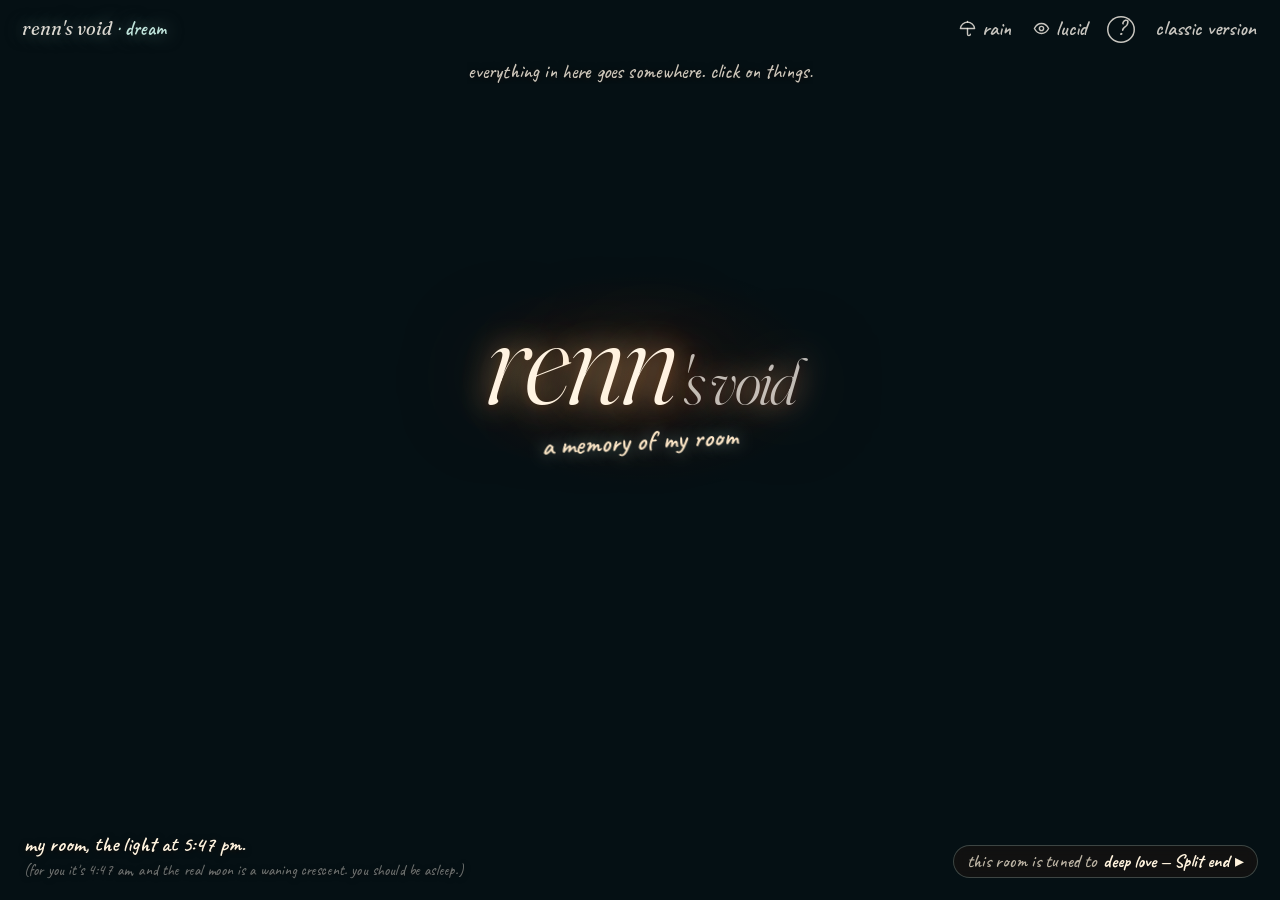
==== commit 5a9fec84: "Dream: it starts in my room — a painted, lit memory instead of a menu - The home is renn's room, pai" ====
--- a/dream/index.html
+++ b/dream/index.html
@@ -15,10 +15,12 @@
   <link rel="preload" href="../assets/fonts/caveat.woff2" as="font" type="font/woff2" crossorigin>
   <link rel="stylesheet" href="dream.css">
   <link rel="stylesheet" href="rooms.css">
+  <link rel="stylesheet" href="memory.css">
 
   <script>document.documentElement.classList.add('js');</script>
 </head>
 <body class="is-asleep" data-view="home">
+  <canvas id="memory" class="memory-canvas" aria-hidden="true"></canvas>
   <canvas id="sky" class="sky" aria-hidden="true"></canvas>
   <canvas id="life" class="life" aria-hidden="true"></canvas>
   <div class="grain" aria-hidden="true"></div>
@@ -45,115 +47,27 @@
 
   <!-- ======================= THE SCENE ======================= -->
   <main class="scene" id="scene">
-    <div class="scene-title">
+    <div class="title-card" id="titleCard">
       <h1 class="dream-title"><span class="t-name">renn</span><span class="t-rest">'s void</span></h1>
-      <p class="dream-sub">dream version</p>
-      <p class="dream-clock" id="dreamClock"></p>
-    </div>
-
-    <nav class="objects" aria-label="Rooms">
-      <a class="obj obj-note" href="#about" data-view="about" style="--x: 15%; --y: 31%; --depth: 0.6; --rot: -6deg; --bob: 7s">
-        <span class="note" aria-hidden="true">
-          <span class="note-tape"></span>
-          <span class="note-text">hi, it's renn</span>
-          <span class="note-fold"></span>
-        </span>
-        <span class="obj-label">about me</span>
-      </a>
-
-      <a class="obj obj-polaroids" href="#gallery" data-view="gallery" style="--x: 84%; --y: 30%; --depth: 0.9; --rot: 5deg; --bob: 8s">
-        <span class="pola-stack" aria-hidden="true">
-          <span class="pola"><span class="pola-img"></span></span>
-          <span class="pola"><span class="pola-img"></span></span>
-          <span class="pola"><span class="pola-img"></span></span>
-        </span>
-        <span class="obj-label">pictures</span>
-      </a>
-
-      <a class="obj obj-tape" href="#interests" data-view="interests" style="--x: 31%; --y: 74%; --depth: 1.1; --rot: -7deg; --bob: 6.5s">
-        <span class="tape tape-mini" aria-hidden="true">
-          <span class="tape-shell">
-            <span class="tape-label"><span class="tape-words"><span class="tape-title">on repeat</span><span class="tape-artist">53 songs</span></span></span>
-            <span class="tape-window"><i class="reel"></i><span class="tape-ribbon"></span><i class="reel"></i></span>
-          </span>
-        </span>
-        <span class="obj-label">songs</span>
-      </a>
-
-      <a class="obj obj-strip" href="#favoomfs" data-view="favoomfs" style="--x: 9%; --y: 67%; --depth: 0.7; --rot: 8deg; --bob: 7.5s">
-        <span class="strip" aria-hidden="true"><i></i><i></i><i></i></span>
-        <span class="obj-label">friends</span>
-      </a>
-
-      <a class="obj obj-envelope" href="#send" data-view="send" style="--x: 70%; --y: 75%; --depth: 1.2; --rot: 6deg; --bob: 6s">
-        <span class="envelope" aria-hidden="true">
-          <span class="env-back"></span>
-          <span class="env-letter"></span>
-          <span class="env-front"></span>
-          <span class="env-flap"></span>
-          <span class="env-seal">r</span>
-        </span>
-        <span class="obj-label">write to me</span>
-      </a>
-
-      <a class="obj obj-guitar" href="#guitar" data-view="guitar" style="--x: 35%; --y: 17%; --depth: 0.8; --rot: -14deg; --bob: 8.5s">
-        <span class="mini-guitar" aria-hidden="true">
-          <svg viewBox="0 0 120 150">
-            <defs>
-              <linearGradient id="gtrWood" x1="0" y1="0" x2="1" y2="1"><stop offset="0" stop-color="#f1c27d"/><stop offset="1" stop-color="#b86b34"/></linearGradient>
-            </defs>
-            <rect x="54" y="4" width="12" height="62" rx="3" fill="#5b3a24"/>
-            <rect x="51" y="0" width="18" height="16" rx="4" fill="#3a2517"/>
-            <path d="M60 58c-16 0-24 10-22 22 1 7-8 10-8 24 0 20 14 34 30 34s30-14 30-34c0-14-9-17-8-24 2-12-6-22-22-22Z" fill="url(#gtrWood)" stroke="#6b3d1e" stroke-width="2"/>
-            <circle cx="60" cy="96" r="10" fill="#2a1a10"/>
-            <circle cx="60" cy="96" r="13" fill="none" stroke="#6b3d1e" stroke-dasharray="2 3"/>
-            <rect x="48" y="118" width="24" height="5" rx="2" fill="#3a2517"/>
-            <g stroke="#fff6e0" stroke-width="0.8" opacity="0.8"><path d="M57 6v114M59 6v114M61 6v114M63 6v114"/></g>
-          </svg>
-        </span>
-        <span class="obj-label">guitar</span>
-      </a>
-
-      <a class="obj obj-oracle" href="#oracle" data-view="oracle" style="--x: 64%; --y: 15%; --depth: 0.7; --rot: 9deg; --bob: 9s">
-        <span class="mini-tarot" aria-hidden="true"><span class="mt-card"><i></i></span></span>
-        <span class="obj-label">fortune</span>
-      </a>
-
-      <a class="obj obj-games" href="#games" data-view="games" style="--x: 92%; --y: 56%; --depth: 1; --rot: -8deg; --bob: 7.2s">
-        <span class="handheld" aria-hidden="true">
-          <span class="hh-screen"><i class="hh-star"></i><i class="hh-boat"></i></span>
-          <span class="hh-pad"></span>
-          <span class="hh-ab"><i></i><i></i></span>
-        </span>
-        <span class="obj-label">games</span>
-      </a>
-
-      <a class="obj obj-jar" href="#wishes" data-view="wishes" style="--x: 88%; --y: 84%; --depth: 1.15; --rot: 4deg; --bob: 6.8s">
-        <span class="jar" aria-hidden="true">
-          <span class="jar-lid"></span>
-          <span class="jar-glass"><i></i><i></i><i></i><i></i><i></i></span>
-        </span>
-        <span class="obj-label">wishes</span>
-      </a>
-    </nav>
-
-    <button type="button" class="tuned tuned-home" data-tune="home"><span class="tuned-lead">the sky is tuned to</span> <span class="tuned-song"></span> <span class="tuned-play" aria-hidden="true">&#9656;</span></button>
-    <p class="scene-hint" id="sceneHint">click the things floating around · the sky moves with you</p>
+      <p class="dream-sub">a memory of my room</p>
+    </div>
+
+    <nav class="hotspots" id="hotspots" aria-label="Things in my room"></nav>
+    <p class="hot-label" id="hotLabel" aria-hidden="true"></p>
+
+    <button type="button" class="tuned tuned-home" data-tune="home"><span class="tuned-lead">this room is tuned to</span> <span class="tuned-song"></span> <span class="tuned-play" aria-hidden="true">&#9656;</span></button>
+    <p class="memory-caption"><span class="cap-place">my room, the light at 5:47 pm.</span> <span class="dream-clock" id="dreamClock"></span></p>
+    <p class="scene-hint" id="sceneHint">everything in here goes somewhere. click on things.</p>
   </main>
+
+  <p class="travel-caption" id="travelCaption" aria-hidden="true"></p>
 
   <!-- ======================= ABOUT ======================= -->
   <section class="view view-about" id="view-about" data-view="about" hidden aria-labelledby="aboutHead">
-    <div class="bedroom" id="bedroom" aria-hidden="true">
-      <canvas class="bedroom-canvas" id="bedroomCanvas"></canvas>
-      <p class="bedroom-tag" id="bedroomTag"></p>
-    </div>
-    <div class="room-bg bg-about" aria-hidden="true"><i class="sunbeam"></i><i class="sunbeam b2"></i></div>
-    <div class="view-inner">
-      <button type="button" class="view-close hand-link" data-close-view>&larr; back to the sky</button>
+    <div class="view-inner">
+      <button type="button" class="view-close hand-link" data-close-view>&larr; back to my room</button>
       <h2 class="view-title" id="aboutHead" tabindex="-1">about me</h2>
       <button type="button" class="tuned" data-tune="about"><span class="tuned-lead">this room is tuned to</span> <span class="tuned-song"></span> <span class="tuned-play" aria-hidden="true">&#9656;</span></button>
-      <p class="view-lede bedroom-lede">my room, late afternoon. drag to look around, click things. the letter is on the desk ↓</p>
-      <div class="bedroom-spacer" aria-hidden="true"></div>
 
       <article class="letter">
         <span class="washi washi-1" aria-hidden="true"></span>
@@ -178,9 +92,8 @@
 
   <!-- ======================= PICTURES ======================= -->
   <section class="view view-gallery" id="view-gallery" data-view="gallery" hidden aria-labelledby="picsHead">
-    <div class="room-bg bg-gallery" aria-hidden="true"><i class="safelight"></i><i class="line l1"></i><i class="line l2"></i></div>
-    <div class="view-inner">
-      <button type="button" class="view-close hand-link" data-close-view>&larr; back to the sky</button>
+    <div class="view-inner">
+      <button type="button" class="view-close hand-link" data-close-view>&larr; back to my room</button>
       <h2 class="view-title" id="picsHead" tabindex="-1">pictures</h2>
       <button type="button" class="tuned" data-tune="gallery"><span class="tuned-lead">this room is tuned to</span> <span class="tuned-song"></span> <span class="tuned-play" aria-hidden="true">&#9656;</span></button>
       <p class="view-lede">pictures i make. click one to look closer. with a mouse you can pick them up and move them around.</p>
@@ -192,9 +105,8 @@
 
   <!-- ======================= SONGS ======================= -->
   <section class="view view-interests" id="view-interests" data-view="interests" hidden aria-labelledby="songsHead">
-    <div class="room-bg bg-interests" aria-hidden="true"><i class="neon">on repeat</i><i class="shelf-glow"></i></div>
-    <div class="view-inner">
-      <button type="button" class="view-close hand-link" data-close-view>&larr; back to the sky</button>
+    <div class="view-inner">
+      <button type="button" class="view-close hand-link" data-close-view>&larr; back to my room</button>
       <h2 class="view-title" id="songsHead" tabindex="-1">on repeat</h2>
       <p class="view-lede">my favorite songs. put a tape in and the whole dream takes its colours.</p>
       <div class="tape-shelf" id="tapeShelf"></div>
@@ -204,9 +116,8 @@
 
   <!-- ======================= FRIENDS ======================= -->
   <section class="view view-favoomfs" id="view-favoomfs" data-view="favoomfs" hidden aria-labelledby="friendsHead">
-    <div class="room-bg bg-favoomfs" aria-hidden="true"><i class="fairy"></i></div>
-    <div class="view-inner">
-      <button type="button" class="view-close hand-link" data-close-view>&larr; back to the sky</button>
+    <div class="view-inner">
+      <button type="button" class="view-close hand-link" data-close-view>&larr; back to my room</button>
       <h2 class="view-title" id="friendsHead" tabindex="-1">friends</h2>
       <button type="button" class="tuned" data-tune="favoomfs"><span class="tuned-lead">this room is tuned to</span> <span class="tuned-song"></span> <span class="tuned-play" aria-hidden="true">&#9656;</span></button>
       <div class="board">
@@ -223,9 +134,8 @@
 
   <!-- ======================= WRITE TO ME ======================= -->
   <section class="view view-send" id="view-send" data-view="send" hidden aria-labelledby="sendHead">
-    <div class="room-bg bg-send" aria-hidden="true"><i class="candle"><b></b></i></div>
-    <div class="view-inner">
-      <button type="button" class="view-close hand-link" data-close-view>&larr; back to the sky</button>
+    <div class="view-inner">
+      <button type="button" class="view-close hand-link" data-close-view>&larr; back to my room</button>
       <h2 class="view-title" id="sendHead" tabindex="-1">write to me</h2>
       <button type="button" class="tuned" data-tune="send"><span class="tuned-lead">this room is tuned to</span> <span class="tuned-song"></span> <span class="tuned-play" aria-hidden="true">&#9656;</span></button>
       <p class="view-lede">it's anonymous. write something, or draw something.</p>
@@ -323,9 +233,8 @@
 
   <!-- ======================= GAMES ======================= -->
   <section class="view view-games" id="view-games" data-view="games" hidden aria-labelledby="gamesHead">
-    <div class="room-bg bg-games" aria-hidden="true"><i class="sun"></i><i class="grid"></i></div>
-    <div class="view-inner">
-      <button type="button" class="view-close hand-link" data-close-view>&larr; back to the sky</button>
+    <div class="view-inner">
+      <button type="button" class="view-close hand-link" data-close-view>&larr; back to my room</button>
       <h2 class="view-title" id="gamesHead" tabindex="-1">games</h2>
       <button type="button" class="tuned" data-tune="games"><span class="tuned-lead">this room is tuned to</span> <span class="tuned-song"></span> <span class="tuned-play" aria-hidden="true">&#9656;</span></button>
       <p class="view-lede">four little games that got into the dream. pick a cartridge.</p>
@@ -340,9 +249,8 @@
 
   <!-- ======================= GUITAR ======================= -->
   <section class="view view-guitar" id="view-guitar" data-view="guitar" hidden aria-labelledby="guitarHead">
-    <div class="room-bg bg-guitar" aria-hidden="true"><i class="spot"></i><i class="haze"></i><i class="amp"></i></div>
-    <div class="view-inner">
-      <button type="button" class="view-close hand-link" data-close-view>&larr; back to the sky</button>
+    <div class="view-inner">
+      <button type="button" class="view-close hand-link" data-close-view>&larr; back to my room</button>
       <h2 class="view-title" id="guitarHead" tabindex="-1">guitar</h2>
       <button type="button" class="tuned" data-tune="guitar"><span class="tuned-lead">this room is tuned to</span> <span class="tuned-song"></span> <span class="tuned-play" aria-hidden="true">&#9656;</span></button>
       <p class="view-lede">i play guitar, so here's one. drag across the strings to strum, click one to pluck it.</p>
@@ -352,6 +260,7 @@
         <div class="guitar-bar">
           <button type="button" class="pill-btn" id="gtrDown">strum ↓</button>
           <button type="button" class="pill-btn" id="gtrUp">strum ↑</button>
+          <button type="button" class="pill-btn" id="gtrTuning" aria-pressed="false">midwest tuning (FACGCE)</button>
           <button type="button" class="pill-btn" id="gtrRoom" aria-pressed="true">big room reverb</button>
           <button type="button" class="send-btn" id="gtrAuto" aria-pressed="false"><span class="btn-label">let it play</span></button>
         </div>
@@ -362,9 +271,8 @@
 
   <!-- ======================= FORTUNE ======================= -->
   <section class="view view-oracle" id="view-oracle" data-view="oracle" hidden aria-labelledby="oracleHead">
-    <div class="room-bg bg-oracle" aria-hidden="true"><i class="drape d1"></i><i class="drape d2"></i><i class="orb"></i></div>
-    <div class="view-inner">
-      <button type="button" class="view-close hand-link" data-close-view>&larr; back to the sky</button>
+    <div class="view-inner">
+      <button type="button" class="view-close hand-link" data-close-view>&larr; back to my room</button>
       <h2 class="view-title" id="oracleHead" tabindex="-1">fortune</h2>
       <button type="button" class="tuned" data-tune="oracle"><span class="tuned-lead">this room is tuned to</span> <span class="tuned-song"></span> <span class="tuned-play" aria-hidden="true">&#9656;</span></button>
       <p class="view-lede">the dream reads cards. think of a question, then shuffle.</p>
@@ -376,9 +284,8 @@
 
   <!-- ======================= WISHES ======================= -->
   <section class="view view-wishes" id="view-wishes" data-view="wishes" hidden aria-labelledby="wishesHead">
-    <div class="room-bg bg-wishes" aria-hidden="true"><i class="city"></i><i class="windows"></i></div>
-    <div class="view-inner">
-      <button type="button" class="view-close hand-link" data-close-view>&larr; back to the sky</button>
+    <div class="view-inner">
+      <button type="button" class="view-close hand-link" data-close-view>&larr; back to my room</button>
       <h2 class="view-title" id="wishesHead" tabindex="-1">wishes</h2>
       <button type="button" class="tuned" data-tune="wishes"><span class="tuned-lead">this room is tuned to</span> <span class="tuned-song"></span> <span class="tuned-play" aria-hidden="true">&#9656;</span></button>
       <p class="view-lede">write a wish and let it go. it turns into a star over the sea.</p>
@@ -457,15 +364,17 @@
       <button type="button" class="modal-x" data-close aria-label="Close">&times;</button>
       <h2 class="modal-title" id="keysTitle">secret keys</h2>
       <dl class="keys-list">
-        <dt><kbd>1</kbd>–<kbd>9</kbd></dt><dd>jump to a room (<kbd>0</kbd> the sky)</dd>
-        <dt><kbd>L</kbd></dt><dd>lucid mode: the sky folds into a kaleidoscope</dd>
-        <dt><kbd>R</kbd></dt><dd>rain</dd>
+        <dt><kbd>1</kbd>–<kbd>9</kbd></dt><dd>go somewhere in the room (<kbd>0</kbd> step back)</dd>
+        <dt><kbd>L</kbd></dt><dd>lucid: the room folds into a kaleidoscope</dd>
+        <dt><kbd>R</kbd></dt><dd>rain on the window</dd>
         <dt><kbd>M</kbd></dt><dd>mute the dream's own sounds</dd>
         <dt><kbd>Esc</kbd></dt><dd>back to the sky</dd>
         <dt>type <b>void</b></dt><dd>…see what happens</dd>
         <dt>type <b>wish</b></dt><dd>the wish jar</dd>
-        <dt>shooting stars</dt><dd>click one to catch it</dd>
-        <dt>the title</dt><dd>touch the letters, they ring</dd>
+        <dt>the window</dt><dd>go out of it at night; catch a shooting star</dd>
+        <dt>the lamp</dt><dd>click it</dd>
+        <dt>the title</dt><dd>touch the letters while it's there, they ring</dd>
+        <dt>stay still</dt><dd>for a minute, and the memory fades</dd>
       </dl>
     </div>
   </dialog>
@@ -485,8 +394,10 @@
   <script src="../js/drawing.js" defer></script>
   <!-- the dream -->
   <script src="js/palette.js" defer></script>
+  <script src="js/memory/paint.js" defer></script>
   <script src="js/sound.js" defer></script>
   <script src="js/sky.js" defer></script>
+  <script src="js/memory/engine.js" defer></script>
   <script src="js/life.js" defer></script>
   <script src="js/rain.js" defer></script>
   <script src="js/views.js" defer></script>
@@ -505,6 +416,5 @@
   <script src="js/games/lanterns.js" defer></script>
   <script src="js/extras.js" defer></script>
   <script src="js/main.js" defer></script>
-  <script type="module" src="js/bedroom.js"></script>
 </body>
 </html>
--- a/dream/rooms.css
+++ b/dream/rooms.css
@@ -2,7 +2,7 @@
    rooms.css — everything the dream grew in its second night:
    the new things floating in the sky, a world of its own behind
    every room, the games, the guitar, the cards, the wish jar,
-   the 3D bedroom, and the strange modes (lucid, drifting, void).
+   the strange modes (lucid, void). memory.css is the room itself.
    Loaded after dream.css and built on its tokens.
    ========================================================== */
 
@@ -272,341 +272,6 @@
 }
 
 /* ==========================================================
-   A WORLD BEHIND EVERY ROOM
-   ========================================================== */
-.room-bg {
-  position: fixed;
-  inset: 0;
-  z-index: -1;
-  overflow: hidden;
-  pointer-events: none;
-}
-
-.room-bg i { position: absolute; display: block; }
-.view { isolation: isolate; }
-
-/* about: late sun through a window (behind the 3D room, and alone without it) */
-.bg-about {
-  background:
-    radial-gradient(ellipse at 78% 10%, rgb(255 214 150 / 0.55), transparent 55%),
-    linear-gradient(180deg, #3a2419, #1e130f 70%);
-}
-
-.sunbeam {
-  top: -20%;
-  right: 8%;
-  width: 34vw;
-  height: 150%;
-  background: linear-gradient(180deg, rgb(255 222 160 / 0.4), rgb(255 222 160 / 0));
-  rotate: 28deg;
-  filter: blur(18px);
-  animation: beam 9s ease-in-out infinite alternate;
-}
-
-.sunbeam.b2 { right: 30%; width: 14vw; opacity: 0.6; animation-delay: -4s; }
-
-@keyframes beam { to { opacity: 0.55; translate: -3vw 0; } }
-
-.has-3d .bg-about { display: none; }
-
-/* pictures: a darkroom under a red safelight, prints hung on lines */
-.bg-gallery {
-  background:
-    radial-gradient(ellipse at 50% -10%, rgb(255 40 30 / 0.45), transparent 60%),
-    radial-gradient(ellipse at 50% 120%, rgb(120 10 10 / 0.5), transparent 60%),
-    #140606;
-}
-
-.safelight {
-  left: 50%;
-  top: -60px;
-  width: 140px;
-  height: 140px;
-  border-radius: 50%;
-  translate: -50% 0;
-  background: radial-gradient(circle, #ff5a45 0 30%, rgb(255 60 40 / 0.4) 50%, transparent 70%);
-  animation: hum 4s ease-in-out infinite alternate;
-}
-
-@keyframes hum { to { opacity: 0.8; scale: 1.08; } }
-
-.bg-gallery .line {
-  left: -5%;
-  right: -5%;
-  height: 60px;
-  border-bottom: 1.5px solid rgb(255 200 180 / 0.25);
-  border-radius: 0 0 50% 50%;
-}
-
-.bg-gallery .l1 { top: 22%; }
-.bg-gallery .l2 { top: 58%; }
-.view-gallery .polaroid-photo img { filter: sepia(0.15) saturate(1.05); }
-.view-gallery .view-title { color: #ffd9d0; text-shadow: 0 0 30px rgb(255 60 40 / 0.7); }
-
-/* songs: a record shop after closing, neon still on */
-.bg-interests {
-  background:
-    repeating-linear-gradient(0deg, rgb(0 0 0 / 0) 0 180px, rgb(40 22 12 / 0.9) 180px 196px),
-    linear-gradient(90deg, #1a0f0a, #2a1810 50%, #1a0f0a);
-}
-
-.bg-interests .neon {
-  right: 6%;
-  top: 14%;
-  font: italic 400 clamp(2rem, 6vw, 4.5rem)/1 var(--serif);
-  font-style: italic;
-  color: #ffd1f5;
-  text-shadow: 0 0 6px #ff6bd6, 0 0 20px #ff3cc8, 0 0 60px #ff3cc8;
-  rotate: -6deg;
-  opacity: 0.35;
-  animation: neon 6s steps(1) infinite;
-}
-
-@keyframes neon {
-  0%, 100% { opacity: 0.35; }
-  71% { opacity: 0.08; }
-  73% { opacity: 0.35; }
-  75% { opacity: 0.12; }
-}
-
-.shelf-glow {
-  inset: 0;
-  background: radial-gradient(ellipse at 20% 40%, rgb(255 170 80 / 0.18), transparent 50%);
-}
-
-/* friends: a corkboard wall with fairy lights */
-.bg-favoomfs {
-  background:
-    radial-gradient(circle at 20% 30%, rgb(0 0 0 / 0.12) 0 1px, transparent 2px) 0 0 / 9px 9px,
-    radial-gradient(circle at 70% 60%, rgb(255 255 255 / 0.06) 0 1px, transparent 2px) 0 0 / 7px 7px,
-    linear-gradient(180deg, #6b4a2e, #4e3420);
-}
-
-.fairy {
-  left: 0;
-  right: 0;
-  top: 8%;
-  height: 80px;
-  background: radial-gradient(circle, #fff3c4 0 3px, rgb(255 230 160 / 0.5) 5px, transparent 9px) 0 0 / 60px 40px repeat-x;
-  -webkit-mask: linear-gradient(#000, #000);
-  animation: twinkle 2.4s ease-in-out infinite alternate;
-  filter: drop-shadow(0 0 6px #ffd98a);
-}
-
-@keyframes twinkle { to { opacity: 0.55; } }
-
-/* write to me: a desk at night, one candle */
-.bg-send {
-  background:
-    radial-gradient(ellipse at 18% 88%, rgb(255 170 80 / 0.4), transparent 45%),
-    linear-gradient(180deg, #0f0b12, #1c1410 70%, #2a1c12);
-}
-
-.candle {
-  left: 7%;
-  bottom: 6%;
-  width: 26px;
-  height: 90px;
-  border-radius: 4px;
-  background: linear-gradient(90deg, #efe4cf, #fff8ea 40%, #d8ccb4);
-}
-
-.candle b {
-  position: absolute;
-  left: 50%;
-  bottom: 100%;
-  width: 14px;
-  height: 30px;
-  border-radius: 50% 50% 45% 45% / 70% 70% 30% 30%;
-  translate: -50% 2px;
-  background: radial-gradient(ellipse at 50% 80%, #fff 0 20%, #ffd36b 45%, #ff8a2a 75%, transparent 76%);
-  box-shadow: 0 0 40px 18px rgb(255 170 70 / 0.35);
-  transform-origin: 50% 100%;
-  animation: flame 0.18s ease-in-out infinite alternate;
-}
-
-@keyframes flame {
-  from { transform: rotate(-3deg) scaleY(1); }
-  to   { transform: rotate(3deg) scaleY(1.08); }
-}
-
-/* games: a synthwave arcade horizon */
-.bg-games {
-  background: linear-gradient(180deg, #0d0221 0%, #261447 45%, #ff3864 62%, #0d0221 62.2%);
-}
-
-.bg-games .sun {
-  left: 50%;
-  top: 30%;
-  width: 34vmin;
-  height: 34vmin;
-  border-radius: 50%;
-  translate: -50% 0;
-  background: linear-gradient(180deg, #ffd319, #ff901f 50%, #ff2975);
-  -webkit-mask: repeating-linear-gradient(180deg, #000 0 14px, transparent 14px 18px);
-  mask: repeating-linear-gradient(180deg, #000 0 14px, transparent 14px 18px);
-  box-shadow: 0 0 80px #ff2975;
-}
-
-.bg-games .grid {
-  left: -50%;
-  right: -50%;
-  top: 62%;
-  bottom: -40%;
-  background:
-    linear-gradient(rgb(255 41 117 / 0.8) 2px, transparent 2px) 0 0 / 100% 48px,
-    linear-gradient(90deg, rgb(255 41 117 / 0.8) 2px, transparent 2px) 0 0 / 60px 100%;
-  transform: perspective(300px) rotateX(62deg);
-  transform-origin: 50% 0;
-  animation: grid-run 1.2s linear infinite;
-}
-
-@keyframes grid-run { to { background-position: 0 48px, 0 0; } }
-
-/* guitar: a small stage, one spotlight, haze */
-.bg-guitar {
-  background: radial-gradient(ellipse at 50% 100%, #2a1a14, #0a0706 70%);
-}
-
-.bg-guitar .spot {
-  left: 50%;
-  top: -10%;
-  width: 70vw;
-  height: 130%;
-  translate: -50% 0;
-  background: conic-gradient(from 165deg at 50% 0, transparent 0deg, rgb(255 236 200 / 0.22) 12deg 18deg, transparent 30deg);
-  filter: blur(6px);
-  animation: spot 7s ease-in-out infinite alternate;
-  transform-origin: 50% 0;
-}
-
-@keyframes spot { from { rotate: -6deg; } to { rotate: 6deg; } }
-
-.bg-guitar .haze {
-  inset: 40% -10% -10%;
-  background: radial-gradient(ellipse at 30% 60%, rgb(255 255 255 / 0.07), transparent 50%), radial-gradient(ellipse at 70% 40%, rgb(255 255 255 / 0.06), transparent 50%);
-  animation: haze 14s ease-in-out infinite alternate;
-}
-
-@keyframes haze { to { translate: 6% -4%; } }
-
-.bg-guitar .amp {
-  right: 5%;
-  bottom: 4%;
-  width: 150px;
-  height: 120px;
-  border-radius: 6px;
-  background:
-    radial-gradient(circle, #1a1410 0 1.5px, transparent 2px) 0 0 / 8px 8px,
-    linear-gradient(#2d2520, #1a1410);
-  box-shadow: inset 0 0 0 6px #3b2f28, 0 0 0 2px #0b0806;
-  opacity: 0.8;
-}
-
-/* fortune: a velvet tent with a glowing crystal ball */
-.bg-oracle {
-  background:
-    radial-gradient(circle at 50% 30%, rgb(160 90 255 / 0.25), transparent 50%),
-    repeating-linear-gradient(90deg, #2a0f3a 0 60px, #220b30 60px 120px);
-}
-
-.drape {
-  top: -10%;
-  bottom: -10%;
-  width: 30vw;
-  background: repeating-linear-gradient(90deg, #4a1b5e 0 30px, #3a1249 30px 50px, #551f6a 50px 70px);
-  box-shadow: 0 0 60px rgb(0 0 0 / 0.7);
-  animation: drape 8s ease-in-out infinite alternate;
-}
-
-.drape.d1 { left: -14vw; border-radius: 0 0 60% 0; transform-origin: 0 0; }
-.drape.d2 { right: -14vw; border-radius: 0 0 0 60%; transform-origin: 100% 0; animation-delay: -4s; }
-
-@keyframes drape { to { rotate: 1.5deg; } }
-
-.orb {
-  left: 50%;
-  bottom: -12vmin;
-  width: 40vmin;
-  height: 40vmin;
-  border-radius: 50%;
-  translate: -50% 0;
-  background: radial-gradient(circle at 35% 30%, #fff 0 4%, #d9b8ff 12%, #7a3fd1 45%, #2a0f4a 75%);
-  box-shadow: 0 0 120px 30px rgb(170 110 255 / 0.45);
-  animation: orb 5s ease-in-out infinite alternate;
-  opacity: 0.8;
-}
-
-@keyframes orb { to { box-shadow: 0 0 160px 50px rgb(255 140 230 / 0.45); filter: hue-rotate(30deg); } }
-
-/* wishes: a rooftop at night, over a sleeping city */
-.bg-wishes {
-  background:
-    radial-gradient(circle, #fff 0 1px, transparent 1.5px) 0 0 / 97px 83px,
-    radial-gradient(circle, rgb(255 255 255 / 0.6) 0 1px, transparent 1.5px) 30px 40px / 61px 71px,
-    linear-gradient(180deg, #050816, #121a3a 70%, #2a2350);
-}
-
-.bg-wishes .city {
-  left: 0;
-  right: 0;
-  bottom: 0;
-  height: 26vh;
-  background: #070912;
-  clip-path: polygon(0 60%, 6% 60%, 6% 30%, 12% 30%, 12% 50%, 18% 50%, 18% 12%, 22% 12%, 22% 45%, 30% 45%, 30% 25%, 36% 25%, 36% 55%, 44% 55%, 44% 20%, 47% 20%, 47% 8%, 50% 8%, 50% 20%, 53% 20%, 53% 48%, 60% 48%, 60% 30%, 68% 30%, 68% 58%, 74% 58%, 74% 18%, 80% 18%, 80% 40%, 88% 40%, 88% 28%, 94% 28%, 94% 55%, 100% 55%, 100% 100%, 0 100%);
-}
-
-.bg-wishes .windows {
-  left: 0;
-  right: 0;
-  bottom: 0;
-  height: 20vh;
-  background: radial-gradient(circle, rgb(255 214 140 / 0.85) 0 2px, transparent 3px) 0 0 / 37px 29px;
-  -webkit-mask: linear-gradient(transparent, #000 30%);
-  mask: linear-gradient(transparent, #000 30%);
-  opacity: 0.5;
-  animation: twinkle 5s steps(3) infinite alternate;
-}
-
-/* ==========================================================
-   ABOUT: THE 3D BEDROOM
-   ========================================================== */
-.bedroom {
-  position: fixed;
-  inset: 0;
-  z-index: -1;
-  opacity: 0;
-  transition: opacity 1.2s ease;
-}
-
-.bedroom.is-ready { opacity: 1; }
-.bedroom-canvas { display: block; width: 100%; height: 100%; touch-action: pan-y; }
-
-.bedroom-tag {
-  position: fixed;
-  z-index: 30;
-  padding: 4px 11px 6px;
-  border-radius: 999px;
-  font: 700 1.2rem/1 var(--hand);
-  color: var(--ink);
-  background: rgb(255 249 240 / 0.92);
-  box-shadow: 0 6px 18px rgb(0 0 0 / 0.35);
-  translate: 14px -130%;
-  pointer-events: none;
-  white-space: nowrap;
-}
-
-.bedroom-tag:empty { display: none; }
-.bedroom-lede, .bedroom-spacer { display: none; }
-
-.has-3d .view-inner { pointer-events: none; }
-.has-3d .view-inner > * { pointer-events: auto; }
-.has-3d .bedroom-lede { display: block; }
-.has-3d .bedroom-spacer { display: block; height: 52vh; pointer-events: none; }
-.has-3d .view-title { text-shadow: 0 2px 20px rgb(40 20 10 / 0.8), 0 0 40px rgb(255 200 140 / 0.5); }
-.has-3d .bedroom-lede { padding: 4px 12px; border-radius: 12px; background: rgb(30 18 12 / 0.45); }
-
-/* ==========================================================
    GAMES
    ========================================================== */
 .carts {
@@ -996,6 +661,15 @@
   background: #7a3f6a;
 }
 
+.c-fr {
+  position: absolute;
+  left: -13px;
+  top: 2px;
+  font: 600 8px/1 system-ui, sans-serif;
+  font-style: normal;
+  color: #7a3f6a;
+}
+
 .chord kbd {
   position: absolute;
   top: 4px;
@@ -1298,42 +972,7 @@
   to   { transform: translateY(-0.18em) rotate(8deg) scale(1.12); }
 }
 
-/* drifting off: left alone, the dream floats apart */
-html.is-drifting .obj {
-  translate: calc(-50% + (var(--x-num, 0.5) - 0.5) * 30vw) calc(-50% - 12vh);
-  opacity: 0.35;
-  filter: blur(3px);
-  transition: translate 12s ease-in-out, opacity 10s ease, filter 10s ease;
-}
-
-html.is-drifting .scene-title { filter: blur(4px); opacity: 0.4; transition: filter 10s ease, opacity 10s ease; }
-
-html.is-drifting .scene::after {
-  content: 'you drifted off. move to come back.';
-  position: fixed;
-  left: 50%;
-  top: 62%;
-  translate: -50% 0;
-  font: 600 1.6rem/1 var(--hand);
-  color: rgb(255 249 240 / 0.8);
-  text-shadow: 0 0 20px rgb(var(--glow));
-  animation: ink 3s ease 2s both;
-}
-
 /* "void": everything falls into the middle, then back out */
-html.is-voiding .objects .obj,
-html.is-voiding .scene-title,
-html.is-voiding .tuned-home {
-  animation: void-pull 2s cubic-bezier(0.7, 0, 0.3, 1) both;
-}
-
-@keyframes void-pull {
-  0%   { transform: none; filter: none; }
-  45%  { transform: translate(var(--vx, 0), var(--vy, 0)) scale(0.02) rotate(540deg); filter: blur(6px) brightness(3); }
-  55%  { transform: translate(var(--vx, 0), var(--vy, 0)) scale(0.02) rotate(560deg); filter: blur(6px) brightness(3); }
-  100% { transform: none; filter: none; }
-}
-
 html.is-voiding body::after {
   content: '';
   position: fixed;
@@ -1385,7 +1024,6 @@
 }
 
 .reduce-motion .fx { display: none; }
-.reduce-motion .bg-games .grid { animation: none; }
 
 .view-games .view-lede,
 .view-games .view-title { position: relative; }
--- a/dream/memory.css
+++ b/dream/memory.css
@@ -0,0 +1,320 @@
+/* ==========================================================
+   memory.css — renn's room is the home of the dream
+   The room itself is painted and lit on a canvas (memory/*.js);
+   this is everything laid over it: the buttons on the things in
+   the room, the handwriting, the title card, the captions, and
+   how rooms surface once the camera has travelled to them.
+   ========================================================== */
+
+.memory-canvas,
+.memory-fallback {
+  position: fixed;
+  inset: 0;
+  z-index: 0;
+  width: 100%;
+  height: 100%;
+  display: block;
+  transition: opacity 1.4s ease;
+}
+
+.memory-fallback {
+  width: auto;
+  height: auto;
+  transform-origin: 0 0;
+  filter: sepia(0.25) saturate(1.1);
+}
+
+.memory-canvas.is-hidden { opacity: 0; }
+
+/* the night sea only exists out of the window */
+.sky,
+.life {
+  opacity: 0;
+  transition: opacity 1.8s ease 0.3s;
+}
+
+.is-outside .sky,
+.is-outside .life { opacity: 1; }
+.grain,
+.cursor-glow { display: none; }
+.is-outside .grain { display: block; }
+
+/* ---------- the room ---------- */
+.scene {
+  position: fixed;
+  inset: 0;
+  z-index: 5;
+  min-height: 0;
+  transition: opacity 0.6s ease 0.2s;
+}
+
+body:not([data-view="home"]) .scene {
+  opacity: 0;
+  filter: none;
+  pointer-events: none;
+  transition: opacity 0.4s ease;
+}
+
+.hotspots {
+  position: absolute;
+  inset: 0;
+}
+
+.hotspot {
+  position: absolute;
+  left: 0;
+  top: 0;
+  display: block;
+  border-radius: 18px;
+  outline: none;
+  cursor: pointer;
+  will-change: transform;
+}
+
+.hotspot:focus-visible {
+  box-shadow: 0 0 0 2px rgb(255 236 200 / 0.85), 0 0 30px rgb(255 214 160 / 0.5);
+}
+
+/* a small warm dot, so you know things can be touched */
+.hot-dot {
+  position: absolute;
+  left: 50%;
+  top: 50%;
+  width: 9px;
+  height: 9px;
+  border-radius: 50%;
+  translate: -50% -50%;
+  background: rgb(255 240 210 / 0.9);
+  box-shadow: 0 0 0 4px rgb(255 230 190 / 0.18), 0 0 18px 4px rgb(255 210 150 / 0.5);
+  opacity: 0;
+  animation: dot-breathe 3.2s ease-in-out infinite;
+  transition: opacity 0.6s ease;
+}
+
+.memory-ready .hot-dot { opacity: 0.55; }
+.hotspot:hover .hot-dot,
+.hotspot:focus-visible .hot-dot { opacity: 0; }
+.hotspot[data-view="guitar"] .hot-dot { top: 42%; }
+.hotspot[data-view="wishes"] .hot-dot { top: 40%; }
+
+@keyframes dot-breathe {
+  50% { scale: 1.5; box-shadow: 0 0 0 7px rgb(255 230 190 / 0.1), 0 0 26px 8px rgb(255 210 150 / 0.35); }
+}
+
+.hot-label {
+  position: absolute;
+  left: 0;
+  top: 0;
+  z-index: 2;
+  font: 700 1.7rem/1 var(--hand);
+  color: #fff8ec;
+  white-space: nowrap;
+  text-shadow: 0 0 18px rgb(255 190 120 / 0.9), 0 2px 6px rgb(40 20 10 / 0.7);
+  pointer-events: none;
+  opacity: 0;
+  translate: -50% -100%;
+  transition: opacity 0.35s ease;
+}
+
+.hot-label.is-on { opacity: 1; animation: ink 0.6s var(--ease-out); }
+
+/* the film's opening title */
+.title-card {
+  position: absolute;
+  left: 50%;
+  top: 42%;
+  z-index: 3;
+  width: max-content;
+  max-width: 92vw;
+  translate: -50% -50%;
+  text-align: center;
+  pointer-events: none;
+  transition: opacity 2.4s ease, filter 2.4s ease;
+}
+
+.title-card::before {
+  content: '';
+  position: absolute;
+  inset: -30% -20%;
+  z-index: -1;
+  background: radial-gradient(ellipse, rgb(40 20 10 / 0.45), transparent 65%);
+}
+
+.title-card .dream-title {
+  font-size: clamp(3.2rem, 10vw, 8.5rem);
+  color: #fff6e6;
+  text-shadow: 0 0 30px rgb(255 200 140 / 0.8), 0 0 90px rgb(255 160 90 / 0.5), 0 2px 10px rgb(60 30 10 / 0.5);
+  animation: title-in 3s ease both 0.8s;
+}
+
+.title-card .dream-sub {
+  color: #ffe9c9;
+  animation: title-in 3s ease both 1.6s;
+}
+
+.title-card .t-name span.is-playable { pointer-events: auto; }
+.title-card.is-gone { opacity: 0; filter: blur(12px); }
+.title-card.is-gone * { pointer-events: none !important; }
+
+@keyframes title-in {
+  from { opacity: 0; filter: blur(14px); letter-spacing: 0.08em; }
+  to   { opacity: 1; filter: none; }
+}
+
+/* a caption at the bottom, like an old home video */
+.memory-caption {
+  position: absolute;
+  left: 24px;
+  bottom: 20px;
+  z-index: 2;
+  max-width: min(60ch, 70vw);
+  font: italic 400 1rem/1.4 var(--serif);
+  color: rgb(255 244 228 / 0.85);
+  text-shadow: 0 1px 6px rgb(30 15 5 / 0.8);
+  pointer-events: none;
+}
+
+.cap-place { font: 600 1.35rem/1 var(--hand); font-style: normal; color: #fff3de; }
+.dream-clock { display: block; margin-top: 4px; opacity: 0.75; font-size: 0.92rem; }
+
+.scene-hint {
+  bottom: auto;
+  top: 60px;
+  left: 50%;
+  font-size: 1.25rem;
+  color: rgb(255 244 228 / 0.8);
+  text-shadow: 0 1px 8px rgb(30 15 5 / 0.8);
+  animation: ink 1.5s ease both 5.5s;
+}
+
+.tuned-home {
+  top: auto;
+  bottom: 22px;
+  left: auto;
+  right: 22px;
+  color: #fff3de;
+  background: rgb(40 22 12 / 0.35);
+  backdrop-filter: blur(6px);
+}
+
+.has-walkman .memory-caption { bottom: 170px; }
+.has-walkman .tuned-home { bottom: 170px; }
+
+/* where the camera is going, written on the way */
+.travel-caption {
+  position: fixed;
+  left: 50%;
+  top: 50%;
+  z-index: 40;
+  translate: -50% -50%;
+  font: italic 300 clamp(1.6rem, 4vw, 2.8rem)/1.1 var(--serif);
+  color: #fff7ea;
+  text-align: center;
+  text-shadow: 0 0 30px rgb(255 190 120 / 0.9), 0 2px 12px rgb(30 15 5 / 0.8);
+  pointer-events: none;
+  opacity: 0;
+}
+
+.travel-caption.is-on { animation: travel 2.6s ease both; }
+
+@keyframes travel {
+  0%   { opacity: 0; filter: blur(10px); letter-spacing: 0.06em; }
+  25%  { opacity: 1; filter: none; letter-spacing: 0; }
+  70%  { opacity: 1; filter: none; }
+  100% { opacity: 0; filter: blur(8px); }
+}
+
+/* ---------- rooms surface over the room ---------- */
+.view.is-waiting { opacity: 0; pointer-events: none; }
+
+.view.is-opening {
+  animation: surface 1.1s var(--ease-out) both;
+  transform-origin: 50% 40%;
+}
+
+@keyframes surface {
+  from { opacity: 0; filter: blur(12px) brightness(1.4); transform: translateY(14px) scale(0.985); }
+  to   { opacity: 1; filter: none; transform: none; }
+}
+
+.view.is-closing {
+  animation: sink 0.45s ease forwards;
+}
+
+@keyframes sink {
+  to { opacity: 0; filter: blur(10px); transform: scale(1.015); }
+}
+
+/* rooms sit on the room, not a sky: a soft dark shelter for the words */
+.view-title {
+  text-shadow: 0 0 34px rgb(255 190 120 / 0.55), 0 2px 16px rgb(20 10 5 / 0.8);
+}
+
+.view-lede,
+.view-foot {
+  text-shadow: 0 1px 10px rgb(20 10 5 / 0.9);
+}
+
+.view-close {
+  padding: 6px 14px 8px;
+  border-radius: 999px;
+  background: rgb(30 16 8 / 0.35);
+  backdrop-filter: blur(6px);
+}
+
+.view-inner::before {
+  content: '';
+  position: fixed;
+  inset: 0;
+  z-index: -1;
+  pointer-events: none;
+  background: radial-gradient(ellipse at 50% 45%, rgb(20 10 6 / 0.35), transparent 70%);
+}
+
+/* left alone, the memory fades (the engine washes it out) */
+html.is-drifting .scene::after {
+  content: 'the memory is fading. move to come back.';
+  position: fixed;
+  left: 50%;
+  top: 50%;
+  translate: -50% -50%;
+  font: italic 300 clamp(1.4rem, 3vw, 2.2rem)/1.2 var(--serif);
+  color: #fff6e8;
+  text-shadow: 0 0 24px rgb(255 190 120 / 0.8);
+  animation: ink 4s ease 3s both;
+}
+
+html.is-drifting .hot-dot,
+html.is-drifting .memory-caption { opacity: 0; transition: opacity 6s ease; }
+
+/* ---------- phones ---------- */
+@media (max-width: 760px), (max-height: 540px) {
+  .scene {
+    display: block;
+    padding: 0;
+  }
+
+  .tuned-home {
+    position: absolute;
+    right: 12px;
+    bottom: 14px;
+    max-width: 60vw;
+    font-size: 1rem;
+  }
+
+  .scene-hint {
+    position: absolute;
+    top: 64px;
+    left: 50%;
+    translate: -50% 0;
+    width: 90vw;
+    white-space: normal;
+    font-size: 1.1rem;
+  }
+
+  .memory-caption { left: 14px; bottom: 16px; max-width: 48vw; }
+  .dream-clock { display: none; }
+  .hot-label { font-size: 1.4rem; }
+}
+
+.reduce-motion .hot-dot { animation: none; }
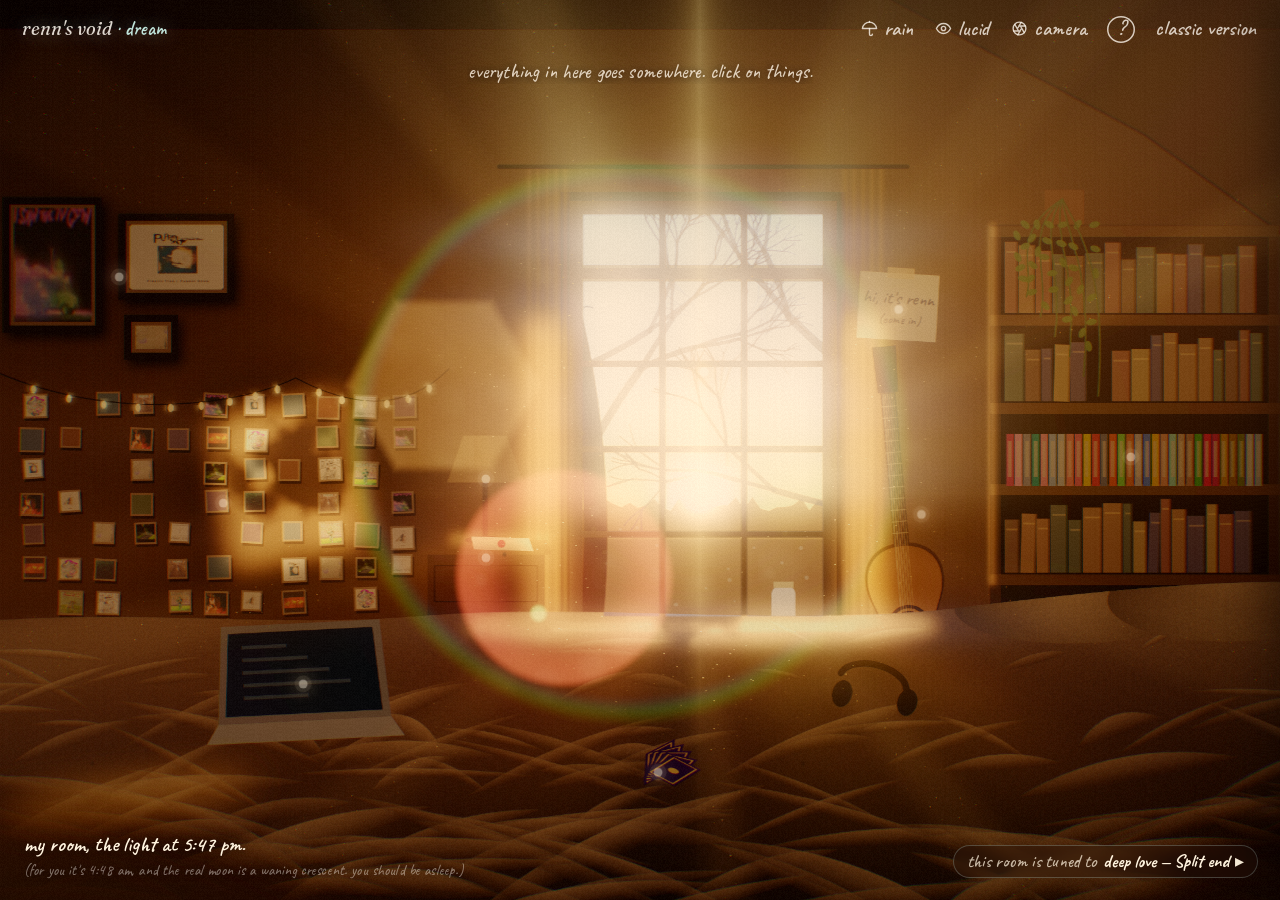
==== commit 10ddd70c: "Dream: pseudo-HDR eye candy, god rays, film looks and a camera panel - A pseudo-HDR pipeline: the ey" ====
--- a/dream/index.html
+++ b/dream/index.html
@@ -39,6 +39,10 @@
       <button type="button" class="hand-link" id="lucidBtn" aria-pressed="false" title="Lucid mode (L)">
         <svg class="icon" viewBox="0 0 24 24" aria-hidden="true"><path d="M2 12s3.5-7 10-7 10 7 10 7-3.5 7-10 7S2 12 2 12Z"/><circle cx="12" cy="12" r="3"/></svg>
         lucid
+      </button>
+      <button type="button" class="hand-link" id="cameraBtn" aria-expanded="false" aria-controls="cameraPanel" title="Camera settings (C)">
+        <svg class="icon" viewBox="0 0 24 24" aria-hidden="true"><circle cx="12" cy="12" r="9"/><path d="m14.3 3.3-4.6 8M20.1 8.5h-9.2M18.5 17.5l-4.6-8M9.7 20.7l4.6-8M3.9 15.5h9.2M5.5 6.5l4.6 8"/></svg>
+        <span class="cam-word">camera</span>
       </button>
       <button type="button" class="hand-link keys-btn" id="keysBtn" title="Keyboard shortcuts (?)" aria-label="Keyboard shortcuts">?</button>
       <a class="hand-link to-classic" href="../index.html">classic <span class="long">version</span></a>
@@ -367,6 +371,7 @@
         <dt><kbd>1</kbd>–<kbd>9</kbd></dt><dd>go somewhere in the room (<kbd>0</kbd> step back)</dd>
         <dt><kbd>L</kbd></dt><dd>lucid: the room folds into a kaleidoscope</dd>
         <dt><kbd>R</kbd></dt><dd>rain on the window</dd>
+        <dt><kbd>C</kbd></dt><dd>the camera: looks, hdr, god rays, film, time of day, take a photo</dd>
         <dt><kbd>M</kbd></dt><dd>mute the dream's own sounds</dd>
         <dt><kbd>Esc</kbd></dt><dd>back to the sky</dd>
         <dt>type <b>void</b></dt><dd>…see what happens</dd>
@@ -378,6 +383,22 @@
       </dl>
     </div>
   </dialog>
+
+  <aside class="cam-panel" id="cameraPanel" aria-label="Camera settings">
+    <div class="cam-head">
+      <h2 class="cam-title">camera</h2>
+      <button type="button" class="cam-close" aria-label="Close the camera settings">&times;</button>
+    </div>
+    <p class="cam-lede">how the memory looks. it all changes as you move things.</p>
+    <div class="cam-body"></div>
+  </aside>
+
+  <div class="vhs-osd" id="vhsOsd" aria-hidden="true">
+    <span class="osd-play">PLAY &#9654;</span>
+    <span class="osd-count">0:00:00</span>
+    <span class="osd-sp">SP</span>
+    <span class="osd-date">OCT. 14 2009<br><span class="osd-time">5:47:12 PM</span></span>
+  </div>
 
   <p class="dream-toast" id="dreamToast" role="status" aria-live="polite" hidden></p>
 
@@ -398,6 +419,7 @@
   <script src="js/sound.js" defer></script>
   <script src="js/sky.js" defer></script>
   <script src="js/memory/engine.js" defer></script>
+  <script src="js/memory/camera.js" defer></script>
   <script src="js/life.js" defer></script>
   <script src="js/rain.js" defer></script>
   <script src="js/views.js" defer></script>
--- a/dream/memory.css
+++ b/dream/memory.css
@@ -318,3 +318,215 @@
 }
 
 .reduce-motion .hot-dot { animation: none; }
+
+/* ==========================================================
+   THE CAMERA PANEL
+   ========================================================== */
+.cam-panel {
+  position: fixed;
+  top: 0;
+  right: 0;
+  bottom: 0;
+  z-index: 70;
+  display: flex;
+  flex-direction: column;
+  width: min(360px, 92vw);
+  padding: 18px 18px 24px;
+  overflow-y: auto;
+  overscroll-behavior: contain;
+  color: #f6ead8;
+  background: linear-gradient(180deg, rgb(26 16 10 / 0.82), rgb(14 9 6 / 0.9));
+  backdrop-filter: blur(18px) saturate(1.3);
+  box-shadow: -20px 0 60px rgb(0 0 0 / 0.5), inset 1px 0 0 rgb(255 220 170 / 0.12);
+  translate: 105% 0;
+  transition: translate 0.55s var(--ease-out);
+}
+
+.cam-panel.is-open { translate: 0 0; }
+
+.cam-head { display: flex; align-items: center; justify-content: space-between; }
+.cam-title { font: italic 300 2.2rem/1 var(--serif); text-shadow: 0 0 24px rgb(255 180 110 / 0.6); }
+
+.cam-close {
+  width: 34px;
+  height: 34px;
+  border-radius: 50%;
+  font-size: 1.5rem;
+  color: #f6ead8;
+}
+
+.cam-close:hover { background: rgb(255 255 255 / 0.1); }
+.cam-lede { margin: 4px 0 14px; font: 500 1.1rem/1.25 var(--hand); opacity: 0.7; }
+
+.cam-looks { display: flex; flex-wrap: wrap; gap: 6px; margin-bottom: 12px; }
+
+.cam-look {
+  padding: 6px 11px 7px;
+  border-radius: 999px;
+  font: 700 1.05rem/1 var(--hand);
+  color: #f6ead8;
+  background: rgb(255 255 255 / 0.06);
+  box-shadow: inset 0 0 0 1px rgb(255 220 170 / 0.2);
+  transition: background-color 0.2s ease, box-shadow 0.2s ease;
+}
+
+.cam-look:hover { background: rgb(255 255 255 / 0.12); }
+
+.cam-look[aria-pressed="true"] {
+  color: #2a1a10;
+  background: linear-gradient(135deg, #ffd49a, #ff9f6a);
+  box-shadow: 0 0 18px rgb(255 160 90 / 0.55);
+}
+
+.cam-toggles { display: flex; flex-wrap: wrap; gap: 8px 18px; margin-bottom: 8px; }
+
+.cam-toggle {
+  display: inline-flex;
+  align-items: center;
+  gap: 8px;
+  font: 600 1.1rem/1 var(--hand);
+  cursor: pointer;
+}
+
+.cam-toggle input { position: absolute; opacity: 0; pointer-events: none; }
+
+.cam-switch {
+  position: relative;
+  width: 34px;
+  height: 18px;
+  border-radius: 999px;
+  background: rgb(255 255 255 / 0.15);
+  transition: background-color 0.25s ease;
+}
+
+.cam-switch::after {
+  content: '';
+  position: absolute;
+  left: 2px;
+  top: 2px;
+  width: 14px;
+  height: 14px;
+  border-radius: 50%;
+  background: #f6ead8;
+  transition: translate 0.3s var(--spring);
+}
+
+.cam-toggle input:checked + .cam-switch { background: #ff9f6a; }
+.cam-toggle input:checked + .cam-switch::after { translate: 16px 0; }
+.cam-toggle input:focus-visible + .cam-switch { box-shadow: 0 0 0 2px #ffd49a; }
+
+.cam-group {
+  margin: 10px 0 0;
+  padding: 8px 0 0;
+  border: 0;
+  border-top: 1px solid rgb(255 220 170 / 0.14);
+}
+
+.cam-group legend {
+  padding: 0 6px 0 0;
+  font: italic 400 1rem/1 var(--serif);
+  color: #ffc98f;
+  opacity: 0.85;
+}
+
+.cam-row {
+  display: grid;
+  grid-template-columns: 1fr auto;
+  align-items: center;
+  gap: 2px 10px;
+  padding: 6px 0;
+  font: 500 0.92rem/1.2 var(--pencil);
+}
+
+.cam-row.is-off { opacity: 0.4; pointer-events: none; }
+.cam-val { font: 600 0.85rem/1 var(--pencil); color: #ffd49a; font-variant-numeric: tabular-nums; }
+
+.cam-row input[type="range"] {
+  grid-column: 1 / -1;
+  width: 100%;
+  height: 18px;
+  margin: 0;
+  background: transparent;
+  -webkit-appearance: none;
+  appearance: none;
+}
+
+.cam-row input[type="range"]::-webkit-slider-runnable-track {
+  height: 4px;
+  border-radius: 999px;
+  background: linear-gradient(90deg, #ff9f6a var(--fill, 50%), rgb(255 255 255 / 0.15) var(--fill, 50%));
+}
+
+.cam-row input[type="range"]::-moz-range-track {
+  height: 4px;
+  border-radius: 999px;
+  background: linear-gradient(90deg, #ff9f6a var(--fill, 50%), rgb(255 255 255 / 0.15) var(--fill, 50%));
+}
+
+.cam-row input[type="range"]::-webkit-slider-thumb {
+  width: 16px;
+  height: 16px;
+  margin-top: -6px;
+  border: 0;
+  border-radius: 50%;
+  background: #fff3e2;
+  box-shadow: 0 0 12px rgb(255 170 100 / 0.8);
+  -webkit-appearance: none;
+  appearance: none;
+}
+
+.cam-row input[type="range"]::-moz-range-thumb {
+  width: 16px;
+  height: 16px;
+  border: 0;
+  border-radius: 50%;
+  background: #fff3e2;
+  box-shadow: 0 0 12px rgb(255 170 100 / 0.8);
+}
+
+.cam-actions { display: flex; flex-wrap: wrap; align-items: center; gap: 12px; margin-top: 18px; }
+
+#cameraBtn[aria-expanded="true"] { color: #ffd49a; text-shadow: 0 0 12px rgb(255 170 100 / 0.8); }
+
+/* the shutter: a quick white flash when a photo is taken */
+html.is-shutter::before {
+  content: '';
+  position: fixed;
+  inset: 0;
+  z-index: 90;
+  background: #fff;
+  pointer-events: none;
+  animation: shutter 0.6s ease-out forwards;
+}
+
+@keyframes shutter {
+  from { opacity: 0.85; }
+  to   { opacity: 0; }
+}
+
+/* ---------- the tape's on-screen display ---------- */
+.vhs-osd {
+  position: fixed;
+  inset: 0;
+  z-index: 26;
+  display: none;
+  pointer-events: none;
+  font: 400 clamp(1rem, 2.2vw, 1.6rem)/1.15 ui-monospace, 'VT323', 'Courier New', monospace;
+  letter-spacing: 0.06em;
+  color: #f4f4f0;
+  text-shadow: 2px 0 0 rgb(255 0 60 / 0.55), -2px 0 0 rgb(0 200 255 / 0.55), 0 0 6px rgb(255 255 255 / 0.4);
+}
+
+.is-vhs .vhs-osd { display: block; }
+.vhs-osd > span { position: absolute; }
+.osd-play { left: 5vw; top: 9vh; animation: osd-blink 1.6s steps(1) infinite; }
+.osd-count { right: 5vw; top: 9vh; }
+.osd-sp { right: 5vw; top: calc(9vh + 1.4em); }
+.osd-date { left: 5vw; bottom: 16vh; }
+
+@keyframes osd-blink { 50% { opacity: 0.25; } }
+
+@media (max-width: 560px) {
+  .cam-word { display: none; }
+  .cam-panel { width: 100vw; }
+}
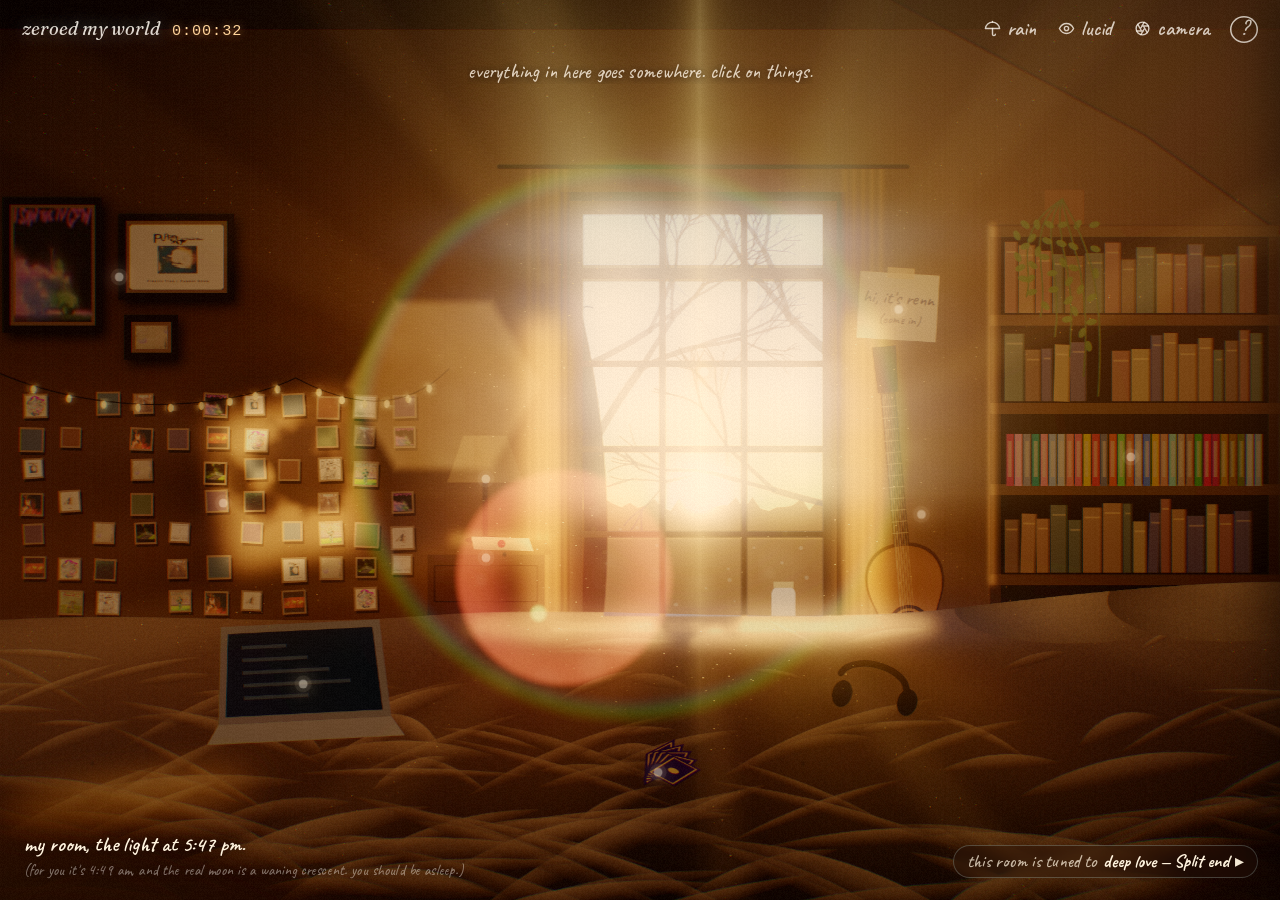
==== commit a5d2aa8f: "zeroed my world: the room is the whole site now - The classic version is gone; the room moved from d" ====
--- a/dream/index.html
+++ b/dream/index.html
@@ -2,441 +2,13 @@
 <html lang="en">
 <head>
   <meta charset="UTF-8">
-  <meta name="viewport" content="width=device-width, initial-scale=1, viewport-fit=cover">
-  <title>Renn | Dream</title>
-  <meta name="description" content="Renn's Void, dreamt differently.">
-  <meta name="theme-color" content="#051014">
-  <meta property="og:title" content="Renn | Dream">
-  <meta property="og:description" content="Renn's Void, dreamt differently.">
-  <meta property="og:type" content="website">
-  <link rel="icon" href="../favicon.svg" type="image/svg+xml">
-
-  <link rel="preload" href="../assets/fonts/fraunces-italic.woff2" as="font" type="font/woff2" crossorigin>
-  <link rel="preload" href="../assets/fonts/caveat.woff2" as="font" type="font/woff2" crossorigin>
-  <link rel="stylesheet" href="dream.css">
-  <link rel="stylesheet" href="rooms.css">
-  <link rel="stylesheet" href="memory.css">
-
-  <script>document.documentElement.classList.add('js');</script>
+  <title>zeroed my world</title>
+  <meta name="robots" content="noindex">
+  <!-- the dream version became the whole site: old links land in the room -->
+  <script>location.replace('../' + location.hash);</script>
+  <meta http-equiv="refresh" content="0; url=../">
 </head>
-<body class="is-asleep" data-view="home">
-  <canvas id="memory" class="memory-canvas" aria-hidden="true"></canvas>
-  <canvas id="sky" class="sky" aria-hidden="true"></canvas>
-  <canvas id="life" class="life" aria-hidden="true"></canvas>
-  <div class="grain" aria-hidden="true"></div>
-  <div class="cursor-glow" aria-hidden="true"></div>
-  <canvas id="fx" class="fx" aria-hidden="true"></canvas>
-  <p class="wish-label" id="wishLabel" hidden></p>
-
-  <!-- ======================= CORNERS ======================= -->
-  <header class="corner">
-    <a class="corner-home" href="#home">renn's void <span>· dream</span></a>
-    <nav class="corner-right" aria-label="Sound and version">
-      <button type="button" class="hand-link" id="rainBtn" aria-pressed="false">
-        <svg class="icon" viewBox="0 0 24 24" aria-hidden="true"><path d="M22 12a10.06 10.06 1 0 0-20 0Z"/><path d="M12 12v8a2 2 0 0 0 4 0"/><path d="M12 2v1"/></svg>
-        rain
-      </button>
-      <button type="button" class="hand-link" id="lucidBtn" aria-pressed="false" title="Lucid mode (L)">
-        <svg class="icon" viewBox="0 0 24 24" aria-hidden="true"><path d="M2 12s3.5-7 10-7 10 7 10 7-3.5 7-10 7S2 12 2 12Z"/><circle cx="12" cy="12" r="3"/></svg>
-        lucid
-      </button>
-      <button type="button" class="hand-link" id="cameraBtn" aria-expanded="false" aria-controls="cameraPanel" title="Camera settings (C)">
-        <svg class="icon" viewBox="0 0 24 24" aria-hidden="true"><circle cx="12" cy="12" r="9"/><path d="m14.3 3.3-4.6 8M20.1 8.5h-9.2M18.5 17.5l-4.6-8M9.7 20.7l4.6-8M3.9 15.5h9.2M5.5 6.5l4.6 8"/></svg>
-        <span class="cam-word">camera</span>
-      </button>
-      <button type="button" class="hand-link keys-btn" id="keysBtn" title="Keyboard shortcuts (?)" aria-label="Keyboard shortcuts">?</button>
-      <a class="hand-link to-classic" href="../index.html">classic <span class="long">version</span></a>
-    </nav>
-  </header>
-
-  <!-- ======================= THE SCENE ======================= -->
-  <main class="scene" id="scene">
-    <div class="title-card" id="titleCard">
-      <h1 class="dream-title"><span class="t-name">renn</span><span class="t-rest">'s void</span></h1>
-      <p class="dream-sub">a memory of my room</p>
-    </div>
-
-    <nav class="hotspots" id="hotspots" aria-label="Things in my room"></nav>
-    <p class="hot-label" id="hotLabel" aria-hidden="true"></p>
-
-    <button type="button" class="tuned tuned-home" data-tune="home"><span class="tuned-lead">this room is tuned to</span> <span class="tuned-song"></span> <span class="tuned-play" aria-hidden="true">&#9656;</span></button>
-    <p class="memory-caption"><span class="cap-place">my room, the light at 5:47 pm.</span> <span class="dream-clock" id="dreamClock"></span></p>
-    <p class="scene-hint" id="sceneHint">everything in here goes somewhere. click on things.</p>
-  </main>
-
-  <p class="travel-caption" id="travelCaption" aria-hidden="true"></p>
-
-  <!-- ======================= ABOUT ======================= -->
-  <section class="view view-about" id="view-about" data-view="about" hidden aria-labelledby="aboutHead">
-    <div class="view-inner">
-      <button type="button" class="view-close hand-link" data-close-view>&larr; back to my room</button>
-      <h2 class="view-title" id="aboutHead" tabindex="-1">about me</h2>
-      <button type="button" class="tuned" data-tune="about"><span class="tuned-lead">this room is tuned to</span> <span class="tuned-song"></span> <span class="tuned-play" aria-hidden="true">&#9656;</span></button>
-
-      <article class="letter">
-        <span class="washi washi-1" aria-hidden="true"></span>
-        <span class="washi washi-2" aria-hidden="true"></span>
-        <div class="letter-body">
-          <p>hi, i'm renn.</p>
-          <p>i take photos as a hobby, and i play guitar.</p>
-          <p>most of what i listen to is japanese shoegaze and alt rock (死んだ僕の彼女, きのこ帝国, SEAPOOL, Plastic Tree) and a lot of indie like Alex G, Vundabar, Car Seat Headrest and Carissa's Wierd.</p>
-          <p>this is the dream version of my site. the pictures are scattered around, the tapes are on the shelf, and if you want to tell me something, there's paper and a pen.</p>
-          <p class="signature">&mdash; renn</p>
-        </div>
-      </article>
-
-      <ul class="stickies">
-        <li><a class="sticky s1" href="https://x.com/zeroedmymind" target="_blank" rel="noopener me"><span>twitter</span>@zeroedmymind</a></li>
-        <li><a class="sticky s2" href="https://www.instagram.com/zeroedmypulse/" target="_blank" rel="noopener me"><span>instagram</span>@zeroedmypulse</a></li>
-        <li><a class="sticky s3" href="https://www.pinterest.com/xqygen/" target="_blank" rel="noopener me"><span>pinterest</span>xqygen</a></li>
-        <li><a class="sticky s4" href="#send"><span>or just</span>write to me</a></li>
-      </ul>
-    </div>
-  </section>
-
-  <!-- ======================= PICTURES ======================= -->
-  <section class="view view-gallery" id="view-gallery" data-view="gallery" hidden aria-labelledby="picsHead">
-    <div class="view-inner">
-      <button type="button" class="view-close hand-link" data-close-view>&larr; back to my room</button>
-      <h2 class="view-title" id="picsHead" tabindex="-1">pictures</h2>
-      <button type="button" class="tuned" data-tune="gallery"><span class="tuned-lead">this room is tuned to</span> <span class="tuned-song"></span> <span class="tuned-play" aria-hidden="true">&#9656;</span></button>
-      <p class="view-lede">pictures i make. click one to look closer. with a mouse you can pick them up and move them around.</p>
-      <div class="polaroids" id="polaroids"></div>
-      <div class="pic-status" id="picStatus" role="status" hidden></div>
-      <a class="hand-link pic-more" id="picMore" href="https://www.pinterest.com/xqygen/" target="_blank" rel="noopener" hidden>more on pinterest &nearr;</a>
-    </div>
-  </section>
-
-  <!-- ======================= SONGS ======================= -->
-  <section class="view view-interests" id="view-interests" data-view="interests" hidden aria-labelledby="songsHead">
-    <div class="view-inner">
-      <button type="button" class="view-close hand-link" data-close-view>&larr; back to my room</button>
-      <h2 class="view-title" id="songsHead" tabindex="-1">on repeat</h2>
-      <p class="view-lede">my favorite songs. put a tape in and the whole dream takes its colours.</p>
-      <div class="tape-shelf" id="tapeShelf"></div>
-      <p class="view-foot">plays through spotify: whole songs if you're logged in to spotify in this browser, 30-second previews if you're not.</p>
-    </div>
-  </section>
-
-  <!-- ======================= FRIENDS ======================= -->
-  <section class="view view-favoomfs" id="view-favoomfs" data-view="favoomfs" hidden aria-labelledby="friendsHead">
-    <div class="view-inner">
-      <button type="button" class="view-close hand-link" data-close-view>&larr; back to my room</button>
-      <h2 class="view-title" id="friendsHead" tabindex="-1">friends</h2>
-      <button type="button" class="tuned" data-tune="favoomfs"><span class="tuned-lead">this room is tuned to</span> <span class="tuned-song"></span> <span class="tuned-play" aria-hidden="true">&#9656;</span></button>
-      <div class="board">
-        <p class="board-note">saving these spots for my favorite people</p>
-        <div class="frames" aria-hidden="true">
-          <span class="frame" style="--r: -4deg"><i>?</i></span>
-          <span class="frame" style="--r: 3deg"><i>?</i></span>
-          <span class="frame" style="--r: -2deg"><i>?</i></span>
-          <span class="frame" style="--r: 5deg"><i>?</i></span>
-        </div>
-      </div>
-    </div>
-  </section>
-
-  <!-- ======================= WRITE TO ME ======================= -->
-  <section class="view view-send" id="view-send" data-view="send" hidden aria-labelledby="sendHead">
-    <div class="view-inner">
-      <button type="button" class="view-close hand-link" data-close-view>&larr; back to my room</button>
-      <h2 class="view-title" id="sendHead" tabindex="-1">write to me</h2>
-      <button type="button" class="tuned" data-tune="send"><span class="tuned-lead">this room is tuned to</span> <span class="tuned-song"></span> <span class="tuned-play" aria-hidden="true">&#9656;</span></button>
-      <p class="view-lede">it's anonymous. write something, or draw something.</p>
-
-      <div class="segmented" id="sendTabs" role="tablist" aria-label="What to send" data-active="write">
-        <span class="segmented-thumb" aria-hidden="true"></span>
-        <button type="button" role="tab" id="tabWrite" data-tab="write" aria-selected="true" aria-controls="panelWrite">write</button>
-        <button type="button" role="tab" id="tabDraw" data-tab="draw" aria-selected="false" aria-controls="panelDraw" tabindex="-1">draw</button>
-      </div>
-
-      <!-- write -->
-      <div class="send-panel" id="panelWrite" role="tabpanel" aria-labelledby="tabWrite">
-        <div class="message-card">
-          <label class="sr-only" for="messageText">Your message</label>
-          <textarea id="messageText" rows="6" maxlength="2000" placeholder="dear renn,"></textarea>
-          <div class="message-bar">
-            <button type="button" class="attach-btn" id="openMusicBtn">+ add a song</button>
-            <div class="song-chip" id="songChip" hidden>
-              <button type="button" class="song-chip-main" id="songChipChange" aria-label="Change song">
-                <img class="song-chip-cover" id="songChipCover" alt="">
-                <span class="song-chip-text">
-                  <span class="song-chip-title" id="songChipTitle"></span>
-                  <span class="song-chip-artist" id="songChipArtist"></span>
-                </span>
-              </button>
-              <button type="button" class="song-chip-remove" id="songChipRemove" aria-label="Remove song">&times;</button>
-            </div>
-            <span class="char-count" id="charCount" aria-live="off">0 / 2000</span>
-          </div>
-        </div>
-        <button type="button" class="send-btn" id="sendMessageBtn"><span class="btn-label">fold it up &amp; send</span></button>
-        <p class="form-status" id="messageStatus" role="status" aria-live="polite"></p>
-      </div>
-
-      <!-- draw -->
-      <div class="send-panel" id="panelDraw" role="tabpanel" aria-labelledby="tabDraw" hidden>
-        <div class="draw-card sketchbook">
-          <div class="draw-toolbar" role="toolbar" aria-label="Drawing tools">
-            <div class="tool-group">
-              <button type="button" class="tool-btn is-active" id="penBtn" aria-pressed="true" title="Pen">
-                <svg class="icon" viewBox="0 0 24 24" aria-hidden="true"><path d="M17 3a2.85 2.83 0 1 1 4 4L7.5 20.5 2 22l1.5-5.5Z"/><path d="m15 5 4 4"/></svg>
-                <span class="sr-only">Pen</span>
-              </button>
-              <button type="button" class="tool-btn" id="eraserBtn" aria-pressed="false" title="Eraser">
-                <svg class="icon" viewBox="0 0 24 24" aria-hidden="true"><path d="m7 21-4.3-4.3a1 1 0 0 1 0-1.4l10-10a1 1 0 0 1 1.4 0l7 7a1 1 0 0 1 0 1.4L13.7 21"/><path d="M22 21H7"/><path d="m9.5 9.5 5 5"/></svg>
-                <span class="sr-only">Eraser</span>
-              </button>
-            </div>
-            <div class="tool-group">
-              <button type="button" class="tool-btn" id="undoBtn" title="Undo (Ctrl+Z)" disabled>
-                <svg class="icon" viewBox="0 0 24 24" aria-hidden="true"><path d="M3 7v6h6"/><path d="M21 17a9 9 0 0 0-9-9 9 9 0 0 0-6 2.3L3 13"/></svg>
-                <span class="sr-only">Undo</span>
-              </button>
-              <button type="button" class="tool-btn" id="redoBtn" title="Redo (Ctrl+Shift+Z)" disabled>
-                <svg class="icon" viewBox="0 0 24 24" aria-hidden="true"><path d="M21 7v6h-6"/><path d="M3 17a9 9 0 0 1 9-9 9 9 0 0 1 6 2.3l3 2.7"/></svg>
-                <span class="sr-only">Redo</span>
-              </button>
-              <button type="button" class="tool-btn" id="clearBtn" title="Clear the page" disabled>
-                <svg class="icon" viewBox="0 0 24 24" aria-hidden="true"><path d="M3 6h18"/><path d="M19 6v14c0 1-1 2-2 2H7c-1 0-2-1-2-2V6"/><path d="M8 6V4c0-1 1-2 2-2h4c1 0 2 1 2 2v2"/></svg>
-                <span class="sr-only">Clear</span>
-              </button>
-              <button type="button" class="tool-btn bg-btn" id="bgToggleBtn" aria-pressed="false" title="Paper or night">
-                <span class="bg-glyph" aria-hidden="true"></span>
-                <span class="sr-only">Switch between a light and a dark page</span>
-              </button>
-            </div>
-            <div class="tool-group size-group">
-              <span class="size-dot" id="sizeDot" aria-hidden="true"><i></i></span>
-              <input type="range" id="brushSize" min="1" max="40" value="4" aria-label="Brush size">
-            </div>
-            <div class="tool-group swatch-group" role="group" aria-label="Colour">
-              <button type="button" class="swatch" data-color="#ffffff" style="--c:#ffffff" aria-label="White"></button>
-              <button type="button" class="swatch" data-color="#000000" style="--c:#2b2233" aria-label="Ink"></button>
-              <button type="button" class="swatch" data-color="#ff5c8a" style="--c:#ff5c8a" aria-label="Pink"></button>
-              <button type="button" class="swatch" data-color="#ffd166" style="--c:#ffd166" aria-label="Yellow"></button>
-              <button type="button" class="swatch" data-color="#6dffa8" style="--c:#6dffa8" aria-label="Green"></button>
-              <button type="button" class="swatch" data-color="#7cc8ff" style="--c:#7cc8ff" aria-label="Blue"></button>
-              <label class="swatch swatch-custom" id="customSwatch" title="Any colour">
-                <input type="color" id="brushColor" value="#ffffff" aria-label="Pick any colour">
-              </label>
-            </div>
-          </div>
-          <div class="canvas-wrap" id="canvasWrap">
-            <canvas id="drawCanvas" width="1100" height="700" aria-label="Drawing canvas"></canvas>
-            <p class="canvas-hint" id="canvasHint" aria-hidden="true">draw here</p>
-            <div class="brush-cursor" id="brushCursor" aria-hidden="true"></div>
-          </div>
-        </div>
-        <button type="button" class="send-btn" id="sendDrawingBtn"><span class="btn-label">send the drawing</span></button>
-        <p class="form-status" id="drawingStatus" role="status" aria-live="polite"></p>
-      </div>
-    </div>
-  </section>
-
-
-  <!-- ======================= GAMES ======================= -->
-  <section class="view view-games" id="view-games" data-view="games" hidden aria-labelledby="gamesHead">
-    <div class="view-inner">
-      <button type="button" class="view-close hand-link" data-close-view>&larr; back to my room</button>
-      <h2 class="view-title" id="gamesHead" tabindex="-1">games</h2>
-      <button type="button" class="tuned" data-tune="games"><span class="tuned-lead">this room is tuned to</span> <span class="tuned-song"></span> <span class="tuned-play" aria-hidden="true">&#9656;</span></button>
-      <p class="view-lede">four little games that got into the dream. pick a cartridge.</p>
-      <div class="carts" id="carts" role="tablist" aria-label="Games"></div>
-      <div class="arcade" id="arcadeScreen" role="tabpanel">
-        <div class="arcade-bar"><span class="arcade-score" id="arcadeScore"></span><span class="arcade-best" id="arcadeBest"></span></div>
-        <div class="arcade-stage" id="arcadeStage"></div>
-        <p class="arcade-how" id="arcadeHow"></p>
-      </div>
-    </div>
-  </section>
-
-  <!-- ======================= GUITAR ======================= -->
-  <section class="view view-guitar" id="view-guitar" data-view="guitar" hidden aria-labelledby="guitarHead">
-    <div class="view-inner">
-      <button type="button" class="view-close hand-link" data-close-view>&larr; back to my room</button>
-      <h2 class="view-title" id="guitarHead" tabindex="-1">guitar</h2>
-      <button type="button" class="tuned" data-tune="guitar"><span class="tuned-lead">this room is tuned to</span> <span class="tuned-song"></span> <span class="tuned-play" aria-hidden="true">&#9656;</span></button>
-      <p class="view-lede">i play guitar, so here's one. drag across the strings to strum, click one to pluck it.</p>
-      <div class="guitar-rig">
-        <div class="chords" id="chords" role="group" aria-label="Chords"></div>
-        <div class="neck"><canvas id="guitarCanvas" class="guitar-canvas" aria-label="Guitar strings: drag across them to strum"></canvas><span class="now-chord" id="gtrChord" aria-live="polite"></span></div>
-        <div class="guitar-bar">
-          <button type="button" class="pill-btn" id="gtrDown">strum ↓</button>
-          <button type="button" class="pill-btn" id="gtrUp">strum ↑</button>
-          <button type="button" class="pill-btn" id="gtrTuning" aria-pressed="false">midwest tuning (FACGCE)</button>
-          <button type="button" class="pill-btn" id="gtrRoom" aria-pressed="true">big room reverb</button>
-          <button type="button" class="send-btn" id="gtrAuto" aria-pressed="false"><span class="btn-label">let it play</span></button>
-        </div>
-        <p class="view-foot">keys: 1–8 chords · A S D F G H strings · space strums (shift+space up)</p>
-      </div>
-    </div>
-  </section>
-
-  <!-- ======================= FORTUNE ======================= -->
-  <section class="view view-oracle" id="view-oracle" data-view="oracle" hidden aria-labelledby="oracleHead">
-    <div class="view-inner">
-      <button type="button" class="view-close hand-link" data-close-view>&larr; back to my room</button>
-      <h2 class="view-title" id="oracleHead" tabindex="-1">fortune</h2>
-      <button type="button" class="tuned" data-tune="oracle"><span class="tuned-lead">this room is tuned to</span> <span class="tuned-song"></span> <span class="tuned-play" aria-hidden="true">&#9656;</span></button>
-      <p class="view-lede">the dream reads cards. think of a question, then shuffle.</p>
-      <div class="oracle-table" id="oracleTable"></div>
-      <button type="button" class="send-btn" id="oracleShuffle"><span class="btn-label">shuffle &amp; draw</span></button>
-      <div class="reading" id="oracleReading" aria-live="polite"></div>
-    </div>
-  </section>
-
-  <!-- ======================= WISHES ======================= -->
-  <section class="view view-wishes" id="view-wishes" data-view="wishes" hidden aria-labelledby="wishesHead">
-    <div class="view-inner">
-      <button type="button" class="view-close hand-link" data-close-view>&larr; back to my room</button>
-      <h2 class="view-title" id="wishesHead" tabindex="-1">wishes</h2>
-      <button type="button" class="tuned" data-tune="wishes"><span class="tuned-lead">this room is tuned to</span> <span class="tuned-song"></span> <span class="tuned-play" aria-hidden="true">&#9656;</span></button>
-      <p class="view-lede">write a wish and let it go. it turns into a star over the sea.</p>
-      <form class="wish-form" id="wishForm">
-        <label class="sr-only" for="wishText">Your wish</label>
-        <input type="text" id="wishText" maxlength="90" placeholder="i wish…" autocomplete="off">
-        <button type="submit" class="send-btn"><span class="btn-label">let it go</span></button>
-      </form>
-      <div class="sky-map">
-        <svg class="constellation" id="constellation" viewBox="0 0 1000 360" role="group" aria-label="Your wishes"></svg>
-        <p class="wish-empty" id="wishEmpty">no wishes yet. the sky is waiting.</p>
-      </div>
-      <p class="wish-said" id="wishSaid" aria-live="polite"></p>
-      <p class="view-foot"><span id="wishCount"></span> wishes stay in this browser. nobody else can read them, not even renn.</p>
-      <button type="button" class="hand-link" id="wishClear" hidden>let them all go</button>
-    </div>
-  </section>
-
-  <!-- ======================= WALKMAN ======================= -->
-  <aside class="walkman" id="walkman" hidden aria-label="Music player">
-    <div class="wm-top">
-      <span class="wm-now">now playing</span>
-      <span class="wm-title" id="wmTitle">pick a tape</span>
-      <button type="button" class="wm-btn" id="wmPrev" aria-label="Previous song">
-        <svg class="icon" viewBox="0 0 24 24" aria-hidden="true"><path d="M19 20 9 12l10-8z"/><path d="M5 19V5"/></svg>
-      </button>
-      <button type="button" class="wm-btn wm-play" id="wmPlay" aria-label="Play">
-        <svg class="icon icon-play" viewBox="0 0 24 24" aria-hidden="true"><path d="M7 4v16l13-8z"/></svg>
-        <svg class="icon icon-pause" viewBox="0 0 24 24" aria-hidden="true"><path d="M8 5v14"/><path d="M16 5v14"/></svg>
-      </button>
-      <button type="button" class="wm-btn" id="wmNext" aria-label="Next song">
-        <svg class="icon" viewBox="0 0 24 24" aria-hidden="true"><path d="m5 4 10 8-10 8z"/><path d="M19 5v14"/></svg>
-      </button>
-      <button type="button" class="wm-btn wm-tuck" id="wmTuck" aria-expanded="true" aria-label="Tuck the player away">
-        <svg class="icon" viewBox="0 0 24 24" aria-hidden="true"><path d="m6 9 6 6 6-6"/></svg>
-      </button>
-    </div>
-    <div class="wm-deck">
-      <span class="wm-window" aria-hidden="true"><i class="reel"></i><i class="reel"></i></span>
-      <div class="wm-screen"><div class="wm-slot" id="walkmanSlot"></div></div>
-    </div>
-  </aside>
-
-  <!-- ======================= DIALOGS ======================= -->
-  <dialog class="modal" id="musicModal" aria-labelledby="musicTitle">
-    <div class="modal-card is-wide">
-      <button type="button" class="modal-x" data-close aria-label="Close">&times;</button>
-      <h2 class="modal-title" id="musicTitle">add a song</h2>
-      <div class="search-field">
-        <label class="sr-only" for="songSearch">Search for a song</label>
-        <input type="search" id="songSearch" placeholder="search for a song…" autocomplete="off" autocapitalize="off" spellcheck="false" enterkeyhint="search">
-      </div>
-      <div class="search-results" id="searchResults" aria-live="polite"></div>
-      <p class="search-source" id="searchSource"></p>
-    </div>
-  </dialog>
-
-  <dialog class="modal" id="picViewer" aria-label="Picture viewer">
-    <div class="modal-card is-viewer">
-      <button type="button" class="modal-x" data-close aria-label="Close">&times;</button>
-      <div class="viewer-stage">
-        <button type="button" class="viewer-nav is-prev" id="picPrev" aria-label="Previous picture">&lsaquo;</button>
-        <figure class="viewer-frame" id="picViewerFrame"><img id="picViewerImg" alt=""></figure>
-        <button type="button" class="viewer-nav is-next" id="picNext" aria-label="Next picture">&rsaquo;</button>
-      </div>
-      <div class="viewer-bar">
-        <p class="viewer-text" id="picViewerText"></p>
-        <span class="viewer-count" id="picViewerCount"></span>
-        <a class="viewer-link" id="picViewerLink" href="https://www.pinterest.com/xqygen/" target="_blank" rel="noopener">open on pinterest</a>
-      </div>
-    </div>
-  </dialog>
-
-  <dialog class="modal" id="keysModal" aria-labelledby="keysTitle">
-    <div class="modal-card">
-      <button type="button" class="modal-x" data-close aria-label="Close">&times;</button>
-      <h2 class="modal-title" id="keysTitle">secret keys</h2>
-      <dl class="keys-list">
-        <dt><kbd>1</kbd>–<kbd>9</kbd></dt><dd>go somewhere in the room (<kbd>0</kbd> step back)</dd>
-        <dt><kbd>L</kbd></dt><dd>lucid: the room folds into a kaleidoscope</dd>
-        <dt><kbd>R</kbd></dt><dd>rain on the window</dd>
-        <dt><kbd>C</kbd></dt><dd>the camera: looks, hdr, god rays, film, time of day, take a photo</dd>
-        <dt><kbd>M</kbd></dt><dd>mute the dream's own sounds</dd>
-        <dt><kbd>Esc</kbd></dt><dd>back to the sky</dd>
-        <dt>type <b>void</b></dt><dd>…see what happens</dd>
-        <dt>type <b>wish</b></dt><dd>the wish jar</dd>
-        <dt>the window</dt><dd>go out of it at night; catch a shooting star</dd>
-        <dt>the lamp</dt><dd>click it</dd>
-        <dt>the title</dt><dd>touch the letters while it's there, they ring</dd>
-        <dt>stay still</dt><dd>for a minute, and the memory fades</dd>
-      </dl>
-    </div>
-  </dialog>
-
-  <aside class="cam-panel" id="cameraPanel" aria-label="Camera settings">
-    <div class="cam-head">
-      <h2 class="cam-title">camera</h2>
-      <button type="button" class="cam-close" aria-label="Close the camera settings">&times;</button>
-    </div>
-    <p class="cam-lede">how the memory looks. it all changes as you move things.</p>
-    <div class="cam-body"></div>
-  </aside>
-
-  <div class="vhs-osd" id="vhsOsd" aria-hidden="true">
-    <span class="osd-play">PLAY &#9654;</span>
-    <span class="osd-count">0:00:00</span>
-    <span class="osd-sp">SP</span>
-    <span class="osd-date">OCT. 14 2009<br><span class="osd-time">5:47:12 PM</span></span>
-  </div>
-
-  <p class="dream-toast" id="dreamToast" role="status" aria-live="polite" hidden></p>
-
-  <div class="eyelids" aria-hidden="true"><i></i><i></i></div>
-
-  <!-- shared with the classic version -->
-  <script src="../js/config.js" defer></script>
-  <script src="../js/core.js" defer></script>
-  <script src="../js/api.js" defer></script>
-  <script src="../js/pinterest.js" defer></script>
-  <script src="../js/spotify.js" defer></script>
-  <script src="../js/music.js" defer></script>
-  <script src="../js/messages.js" defer></script>
-  <script src="../js/drawing.js" defer></script>
-  <!-- the dream -->
-  <script src="js/palette.js" defer></script>
-  <script src="js/memory/paint.js" defer></script>
-  <script src="js/sound.js" defer></script>
-  <script src="js/sky.js" defer></script>
-  <script src="js/memory/engine.js" defer></script>
-  <script src="js/memory/camera.js" defer></script>
-  <script src="js/life.js" defer></script>
-  <script src="js/rain.js" defer></script>
-  <script src="js/views.js" defer></script>
-  <script src="js/pictures.js" defer></script>
-  <script src="js/tapes.js" defer></script>
-  <script src="js/letters.js" defer></script>
-  <script src="js/scene.js" defer></script>
-  <script src="js/fx.js" defer></script>
-  <script src="js/wishes.js" defer></script>
-  <script src="js/oracle.js" defer></script>
-  <script src="js/guitar.js" defer></script>
-  <script src="js/arcade.js" defer></script>
-  <script src="js/games/catcher.js" defer></script>
-  <script src="js/games/memory.js" defer></script>
-  <script src="js/games/quiz.js" defer></script>
-  <script src="js/games/lanterns.js" defer></script>
-  <script src="js/extras.js" defer></script>
-  <script src="js/main.js" defer></script>
+<body style="background:#1a110b">
+  <p><a href="../" style="color:#ffd49a">zeroed my world</a></p>
 </body>
 </html>
